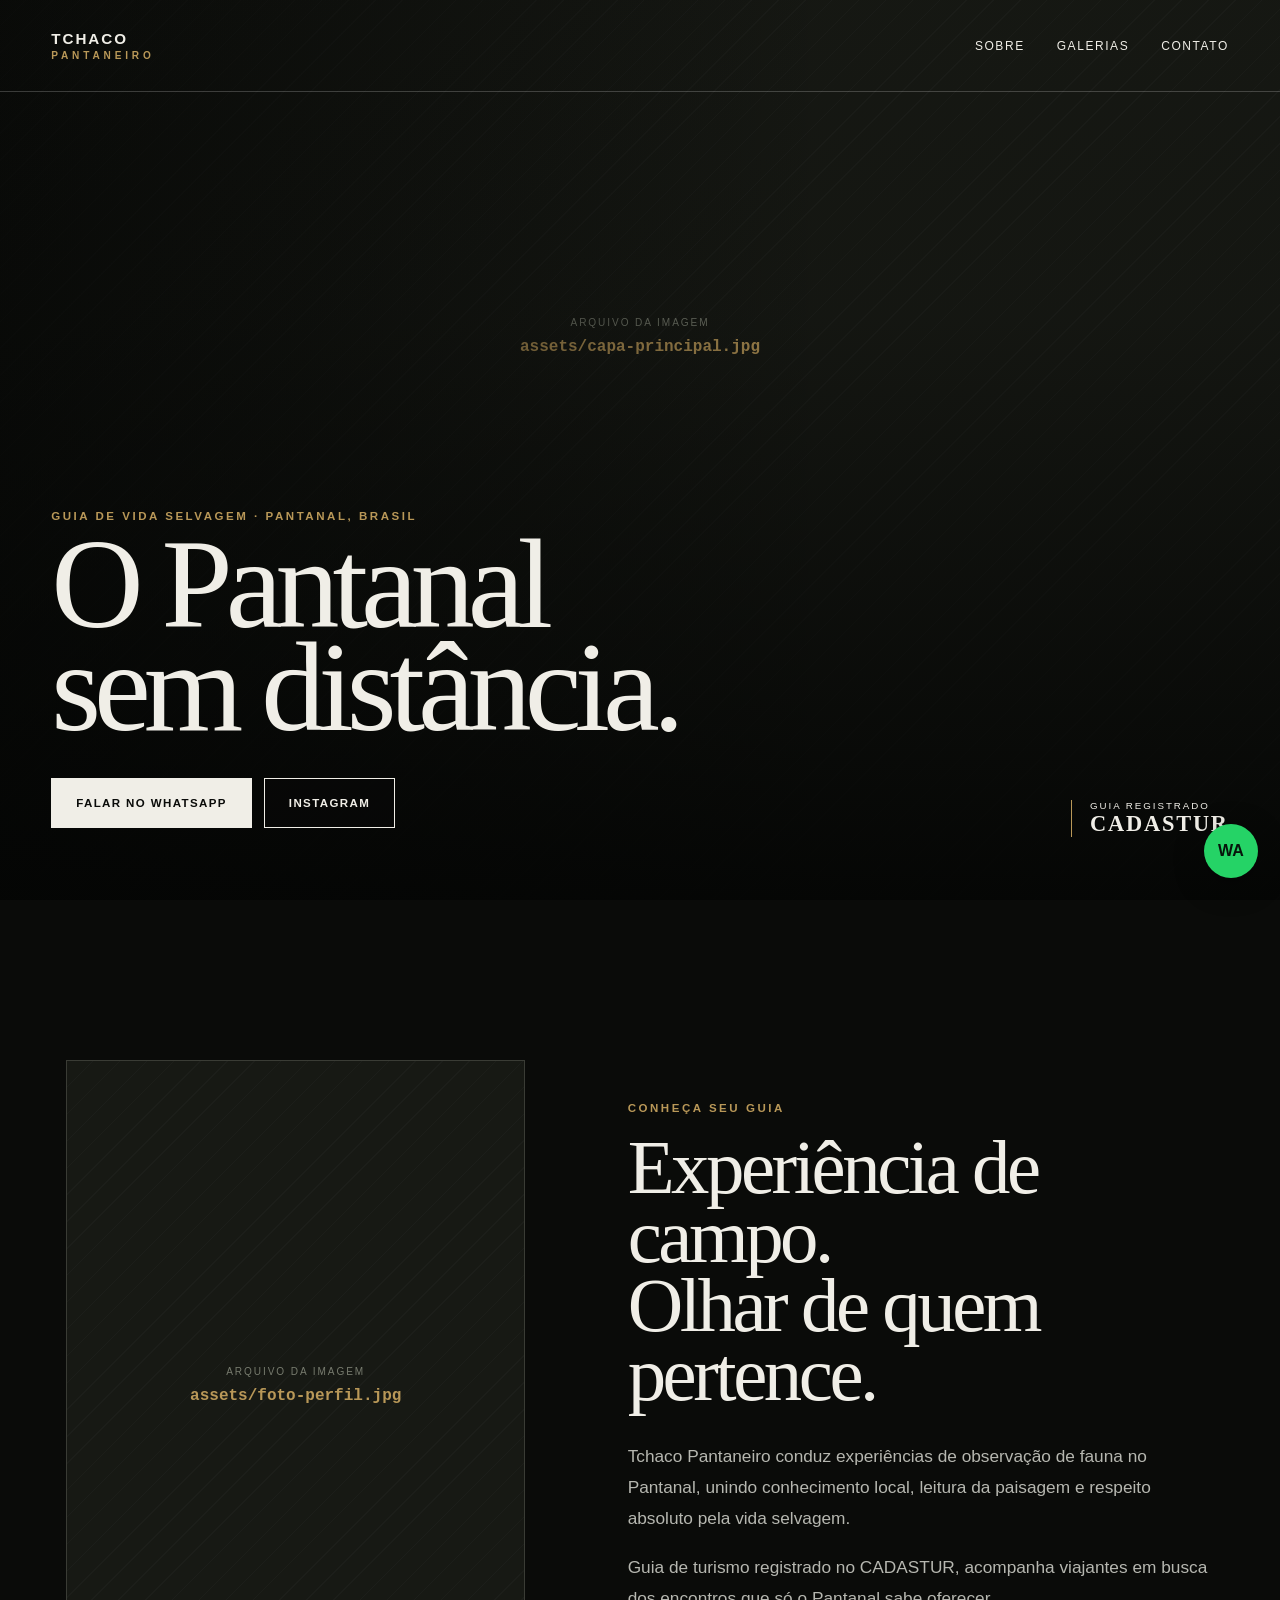
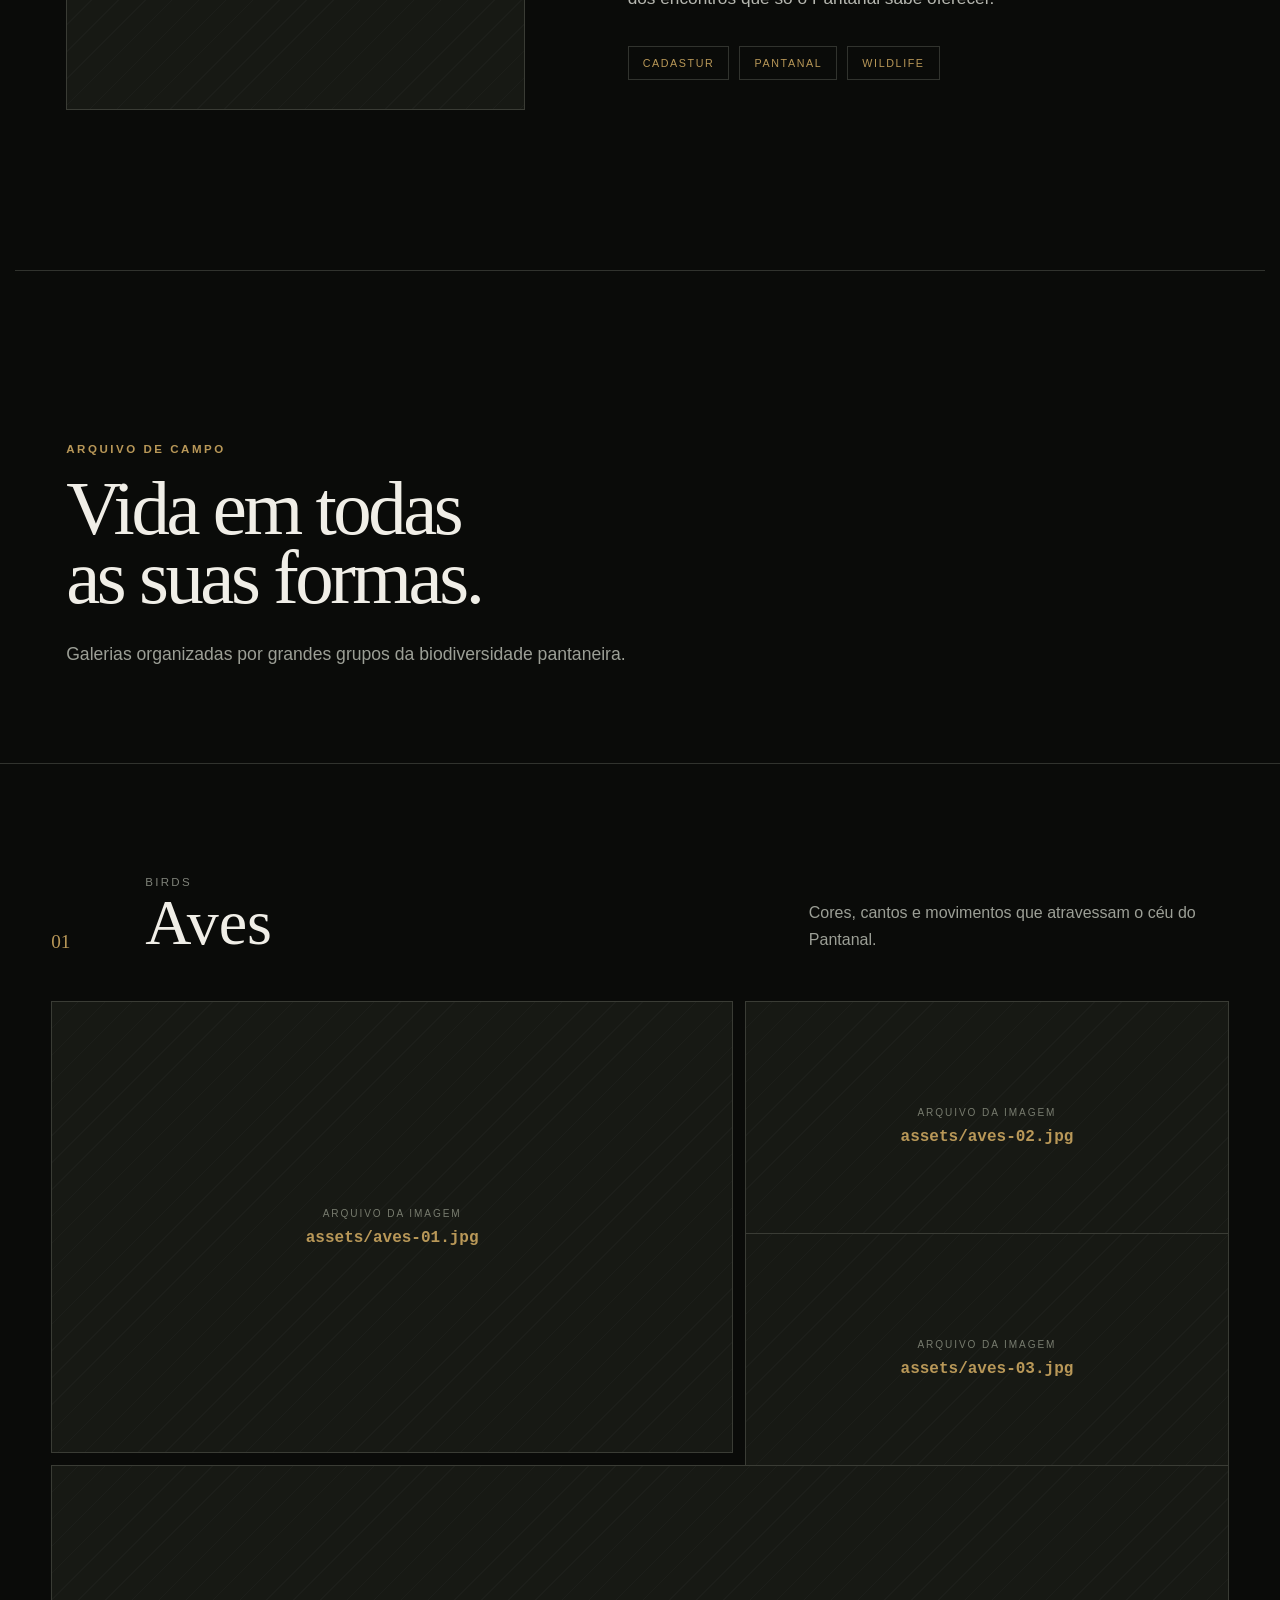
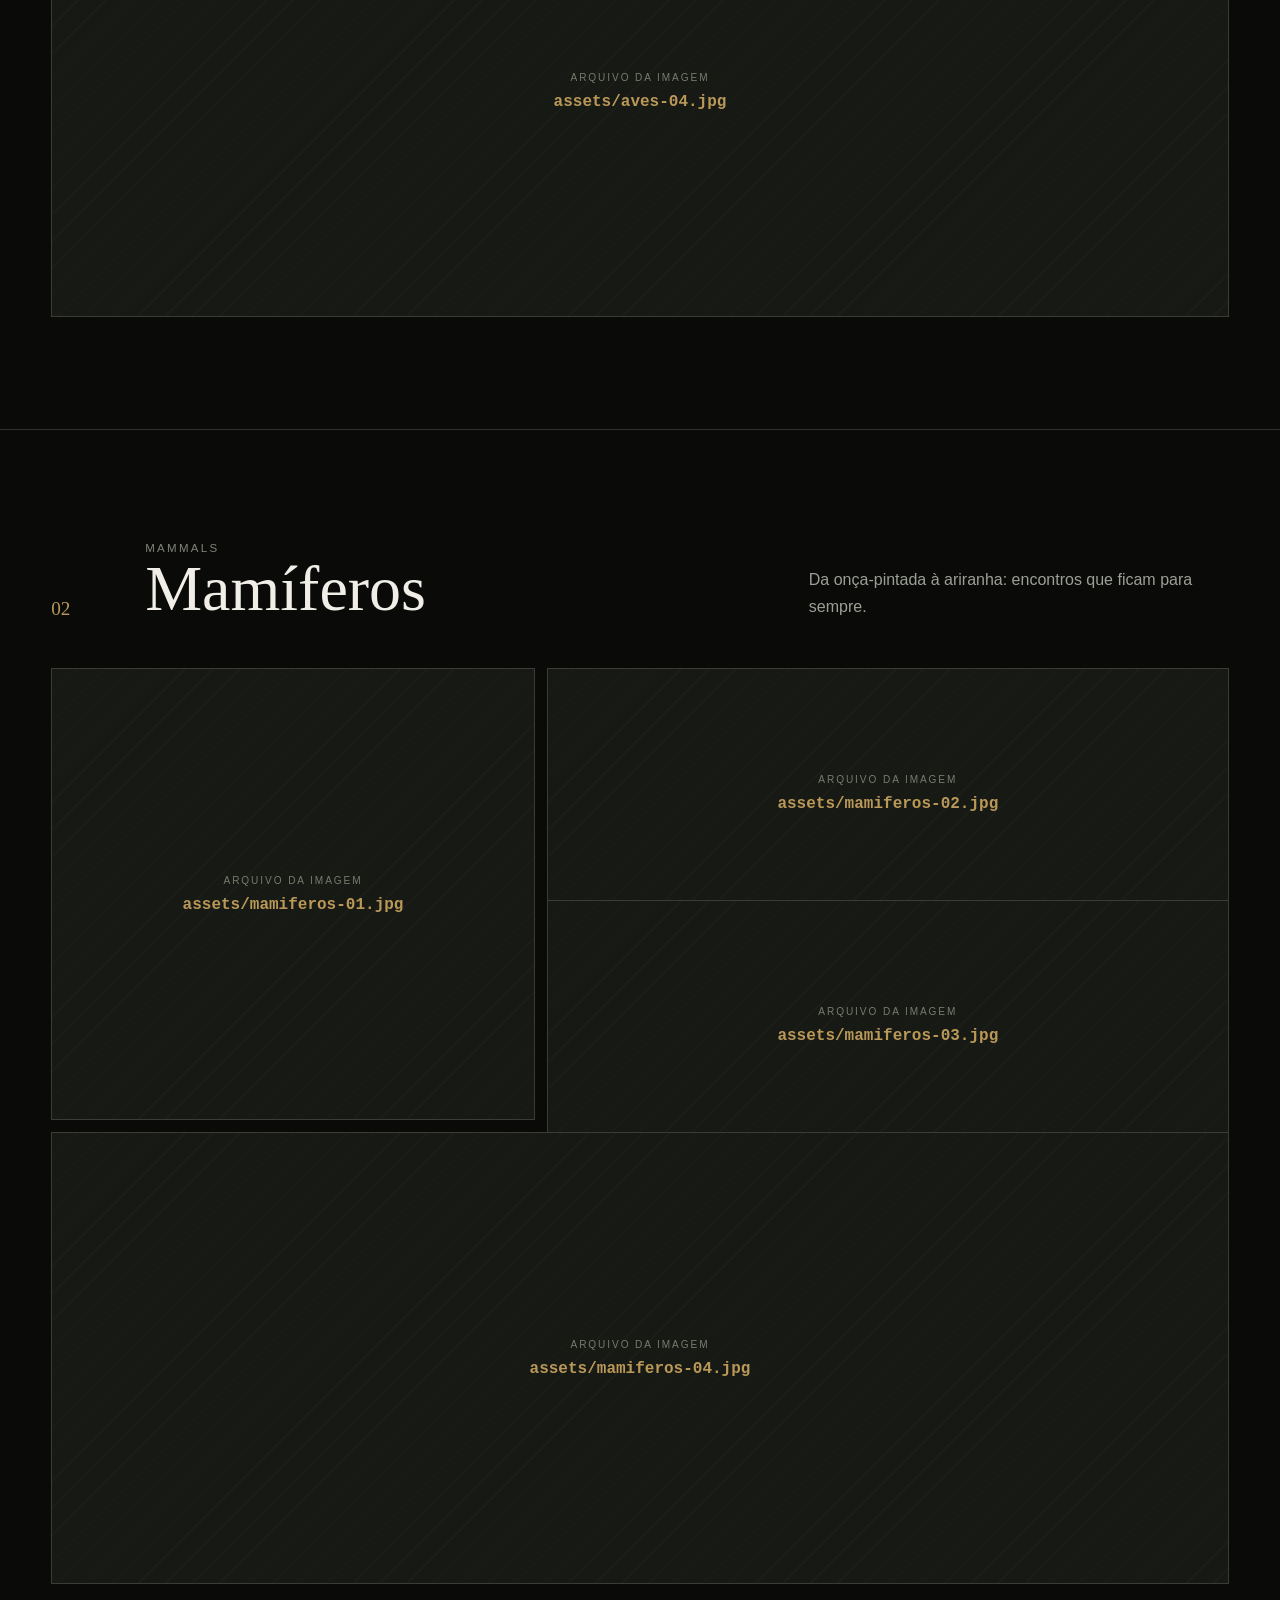
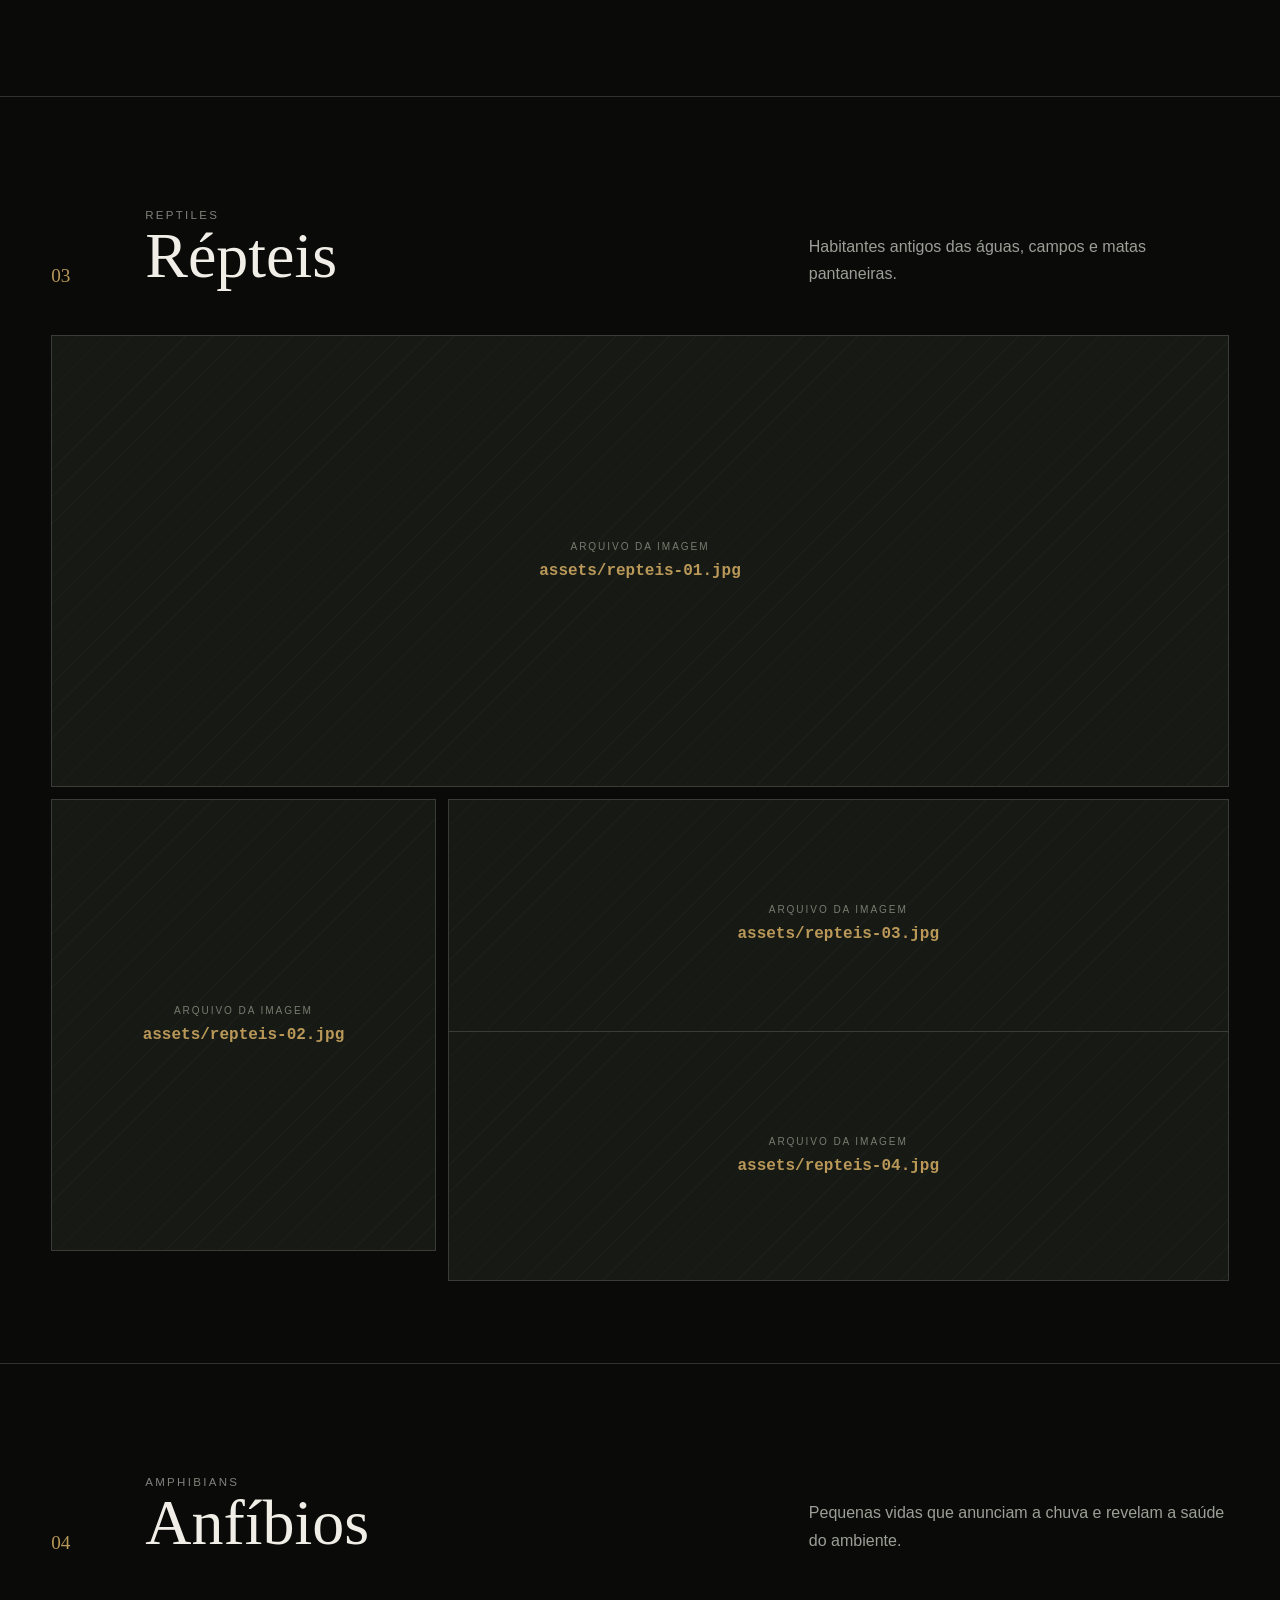
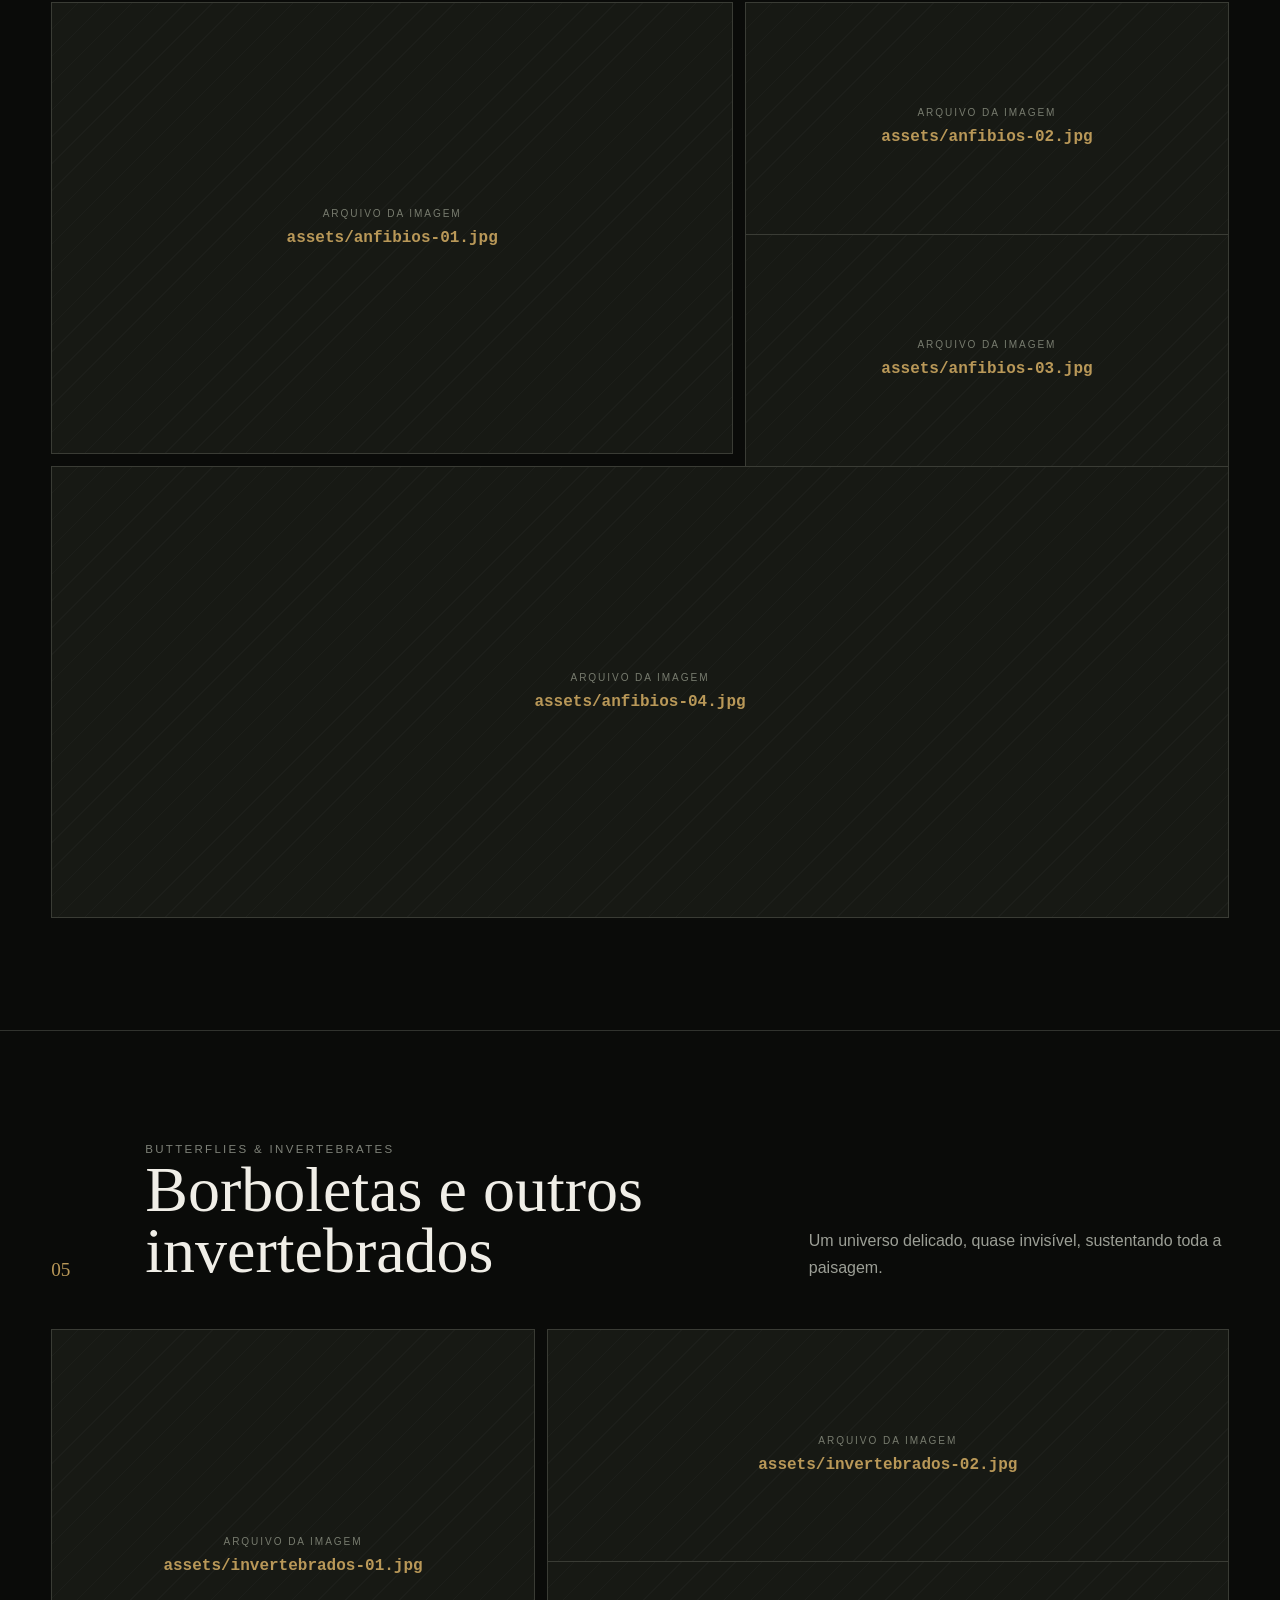
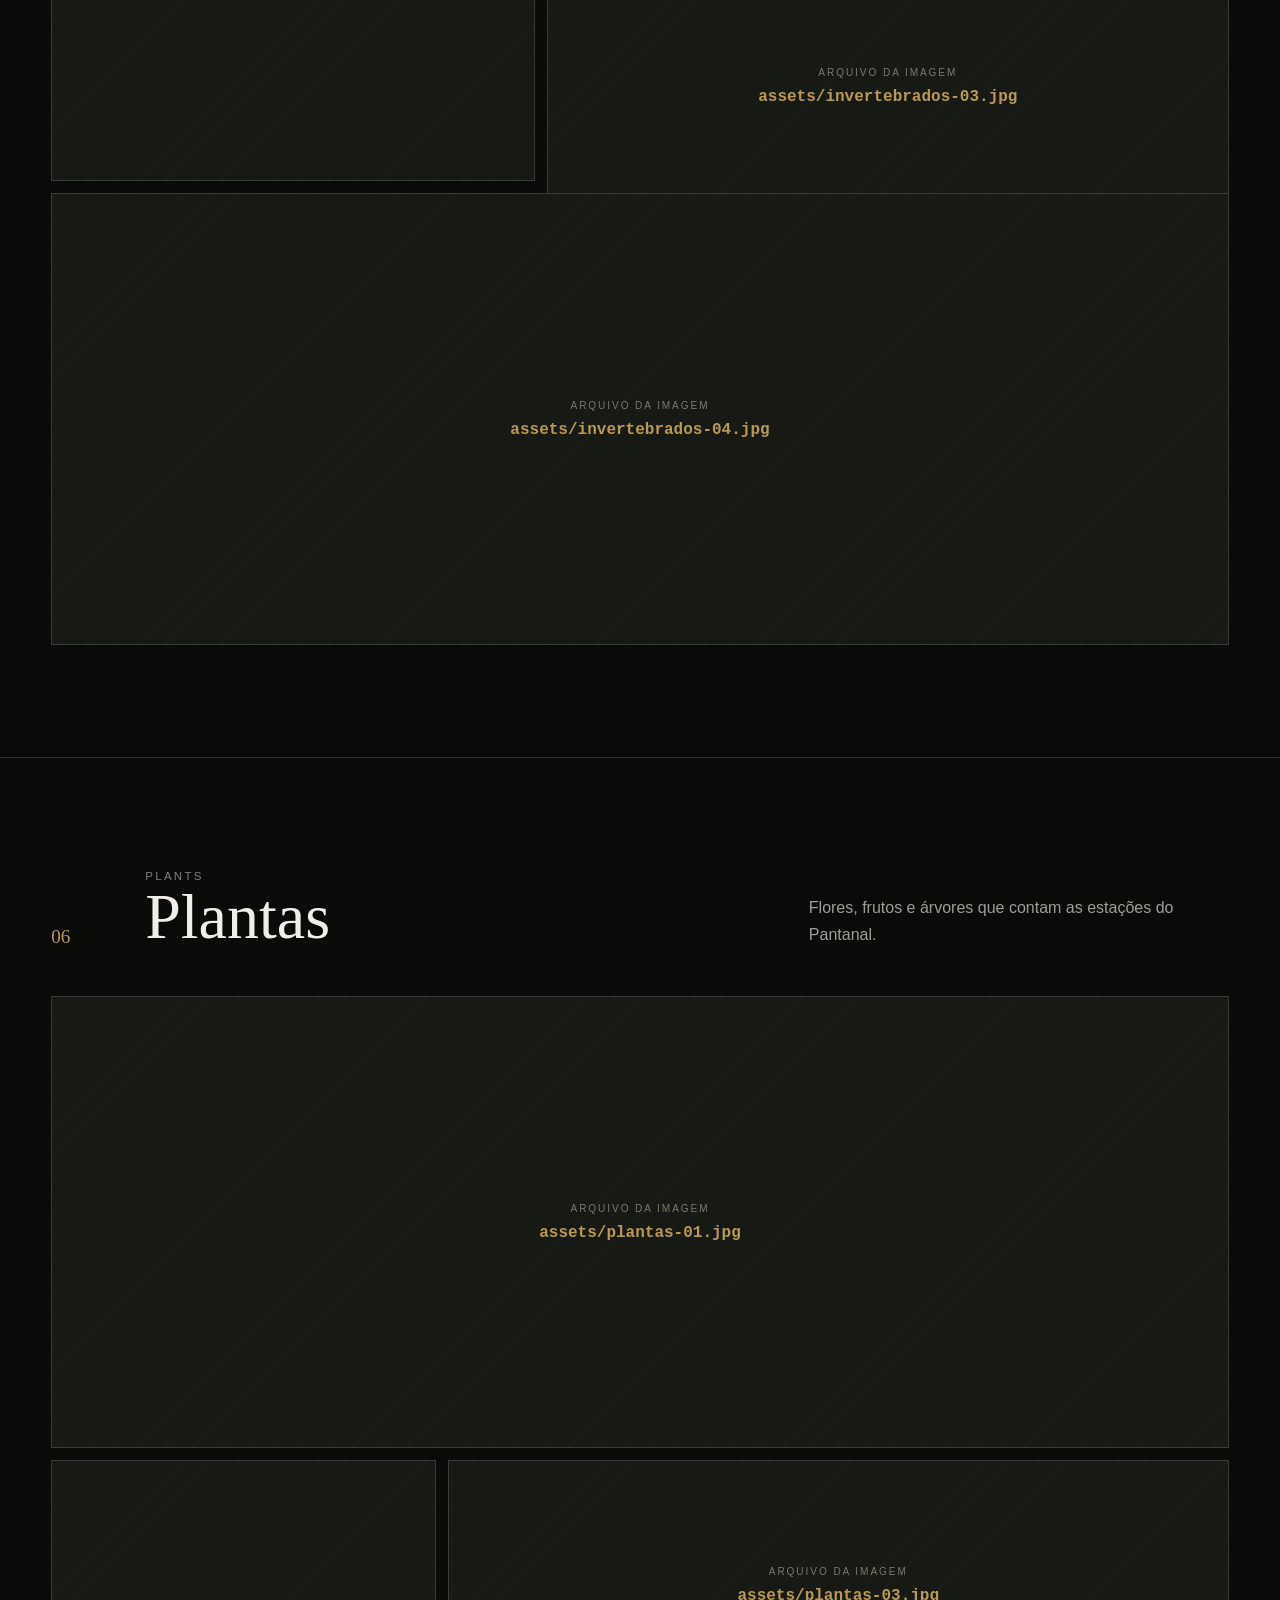
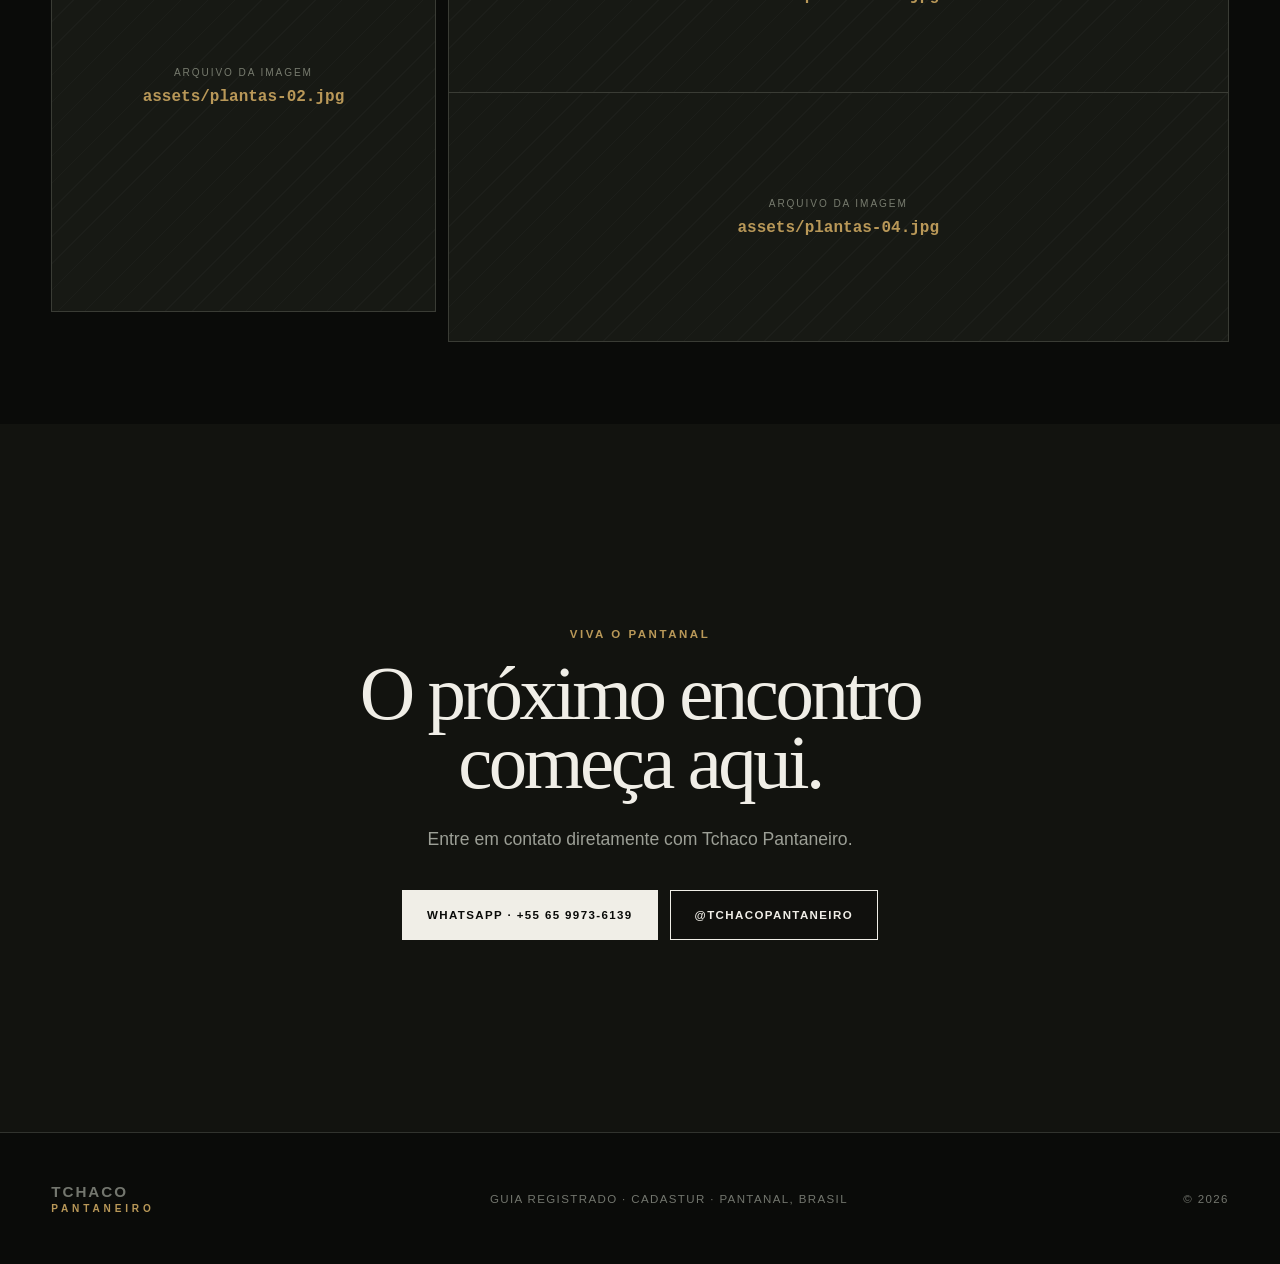
==== index.html @ cfafe38d "Add files via upload" ====
<!doctype html><html lang="pt-BR"><head><meta charset="UTF-8"><meta name="viewport" content="width=device-width,initial-scale=1"><title>Tchaco Pantaneiro | Guia de Vida Selvagem</title><meta name="description" content="Guia de turismo registrado no CADASTUR. Expedições e biodiversidade no Pantanal."><link rel="stylesheet" href="styles.css"></head><body><main>
<header class="hero" id="inicio"><figure class="image-slot hero-image"><div class="slot-copy"><span>ARQUIVO DA IMAGEM</span><strong>assets/capa-principal.jpg</strong></div><img src="assets/capa-principal.jpg" alt="Tchaco Pantaneiro no Pantanal" onload="this.parentElement.classList.add('has-image')" onerror="this.style.display='none'"></figure><div class="hero-shade"></div><nav class="topbar"><a class="brand" href="#inicio">TCHACO<span>PANTANEIRO</span></a><div class="navlinks"><a href="#sobre">Sobre</a><a href="#galerias">Galerias</a><a href="#contato">Contato</a></div></nav><div class="hero-copy"><p class="eyebrow">GUIA DE VIDA SELVAGEM · PANTANAL, BRASIL</p><h1>O Pantanal<br>sem distância.</h1><div class="hero-actions"><a class="button primary" href="https://wa.me/556599736139" target="_blank">Falar no WhatsApp</a><a class="button ghost" href="https://www.instagram.com/tchacopantaneiro" target="_blank">Instagram</a></div></div><div class="cadastur-badge"><span>GUIA REGISTRADO</span><strong>CADASTUR</strong></div></header>
<section class="about" id="sobre"><figure class="image-slot portrait"><div class="slot-copy"><span>ARQUIVO DA IMAGEM</span><strong>assets/foto-perfil.jpg</strong></div><img src="assets/foto-perfil.jpg" alt="Retrato de Tchaco Pantaneiro" onload="this.parentElement.classList.add('has-image')" onerror="this.style.display='none'"></figure><div class="about-copy"><p class="section-kicker">CONHEÇA SEU GUIA</p><h2>Experiência de campo.<br>Olhar de quem pertence.</h2><p>Tchaco Pantaneiro conduz experiências de observação de fauna no Pantanal, unindo conhecimento local, leitura da paisagem e respeito absoluto pela vida selvagem.</p><p>Guia de turismo registrado no CADASTUR, acompanha viajantes em busca dos encontros que só o Pantanal sabe oferecer.</p><div class="credentials"><span>CADASTUR</span><span>PANTANAL</span><span>WILDLIFE</span></div></div></section>
<section class="gallery-intro" id="galerias"><p class="section-kicker">ARQUIVO DE CAMPO</p><h2>Vida em todas<br>as suas formas.</h2><p>Galerias organizadas por grandes grupos da biodiversidade pantaneira.</p></section>
<div id="gallery-root"></div>
<section class="contact" id="contato"><p class="section-kicker">VIVA O PANTANAL</p><h2>O próximo encontro<br>começa aqui.</h2><p>Entre em contato diretamente com Tchaco Pantaneiro.</p><div class="contact-actions"><a class="button primary" href="https://wa.me/556599736139" target="_blank">WhatsApp · +55 65 9973-6139</a><a class="button ghost" href="https://www.instagram.com/tchacopantaneiro" target="_blank">@tchacopantaneiro</a></div></section>
<footer><a class="brand" href="#inicio">TCHACO<span>PANTANEIRO</span></a><p>Guia registrado · CADASTUR · Pantanal, Brasil</p><p>© 2026</p></footer><a class="floating-whatsapp" href="https://wa.me/556599736139" target="_blank" aria-label="Conversar pelo WhatsApp">WA</a></main><script src="script.js"></script></body></html>
---- styles.css ----
:root{--ink:#0a0b09;--paper:#f0eee7;--gold:#b99858;--line:#31332e}*{box-sizing:border-box}html{scroll-behavior:smooth}body{margin:0;background:var(--ink);color:var(--paper);font-family:Arial,Helvetica,sans-serif}a{color:inherit;text-decoration:none}.hero{position:relative;min-height:100svh;overflow:hidden;display:flex;align-items:flex-end}.hero-image{position:absolute!important;inset:0;width:100%;height:100%;border:0!important}.hero-image .slot-copy{padding-bottom:28vh}.hero-shade{position:absolute;inset:0;pointer-events:none;background:linear-gradient(180deg,rgba(4,5,4,.08),rgba(4,5,4,.15) 35%,rgba(4,5,4,.94)),linear-gradient(90deg,rgba(4,5,4,.7),transparent 65%)}.topbar{position:absolute;z-index:4;top:0;left:0;right:0;display:flex;justify-content:space-between;align-items:center;padding:30px 4vw;border-bottom:1px solid #ffffff33}.brand{font-weight:800;letter-spacing:.13em;font-size:.95rem}.brand span{display:block;color:var(--gold);font-size:.63rem;letter-spacing:.38em;margin-top:3px}.navlinks{display:flex;gap:2rem;text-transform:uppercase;letter-spacing:.13em;font-size:.75rem}.navlinks a:hover{color:var(--gold)}.hero-copy{position:relative;z-index:3;width:100%;padding:10vh 4vw 8vh}.eyebrow,.section-kicker{color:var(--gold);font-weight:700;letter-spacing:.22em;font-size:.72rem;text-transform:uppercase}h1,h2{font-family:Georgia,'Times New Roman',serif;font-weight:400;margin:0}h1{font-size:clamp(4rem,10vw,9rem);line-height:.8;letter-spacing:-.055em;max-width:900px}.hero-actions,.contact-actions{display:flex;gap:12px;margin-top:2.5rem;flex-wrap:wrap}.button{display:inline-flex;min-height:50px;padding:0 24px;align-items:center;justify-content:center;border:1px solid var(--paper);text-transform:uppercase;letter-spacing:.12em;font-size:.72rem;font-weight:700;transition:.25s}.button.primary{background:var(--paper);color:var(--ink)}.button.ghost{background:#0a0b0940}.button:hover{background:var(--gold);border-color:var(--gold);color:var(--ink)}.cadastur-badge{position:absolute;z-index:3;right:4vw;bottom:7vh;border-left:1px solid var(--gold);padding-left:18px}.cadastur-badge span{display:block;font-size:.61rem;letter-spacing:.2em}.cadastur-badge strong{font-family:Georgia,serif;font-size:1.4rem;letter-spacing:.08em}.image-slot{position:relative;margin:0;overflow:hidden;background:#171914;border:1px solid #3a3c35;min-height:250px}.image-slot img{position:absolute;inset:0;width:100%;height:100%;object-fit:cover;opacity:0;transition:opacity .45s,transform .7s}.image-slot.has-image img{opacity:1}.image-slot:hover img{transform:scale(1.025)}.slot-copy{position:absolute;inset:0;display:flex;flex-direction:column;align-items:center;justify-content:center;gap:10px;text-align:center;padding:24px;background:repeating-linear-gradient(135deg,transparent 0 18px,#ffffff06 18px 19px)}.slot-copy span{color:#777b6e;letter-spacing:.19em;font-size:.63rem}.slot-copy strong{color:var(--gold);font-family:ui-monospace,monospace;font-size:clamp(.8rem,1.4vw,1rem)}.about{display:grid;grid-template-columns:minmax(280px,40%) 1fr;gap:clamp(3rem,8vw,9rem);align-items:center;max-width:1250px;padding:10rem 4vw;margin:auto}.portrait{min-height:650px}.about-copy h2,.gallery-intro h2,.contact h2{font-size:clamp(3rem,6vw,6.8rem);line-height:.9;letter-spacing:-.045em;margin:1.2rem 0 2rem}.about-copy>p:not(.section-kicker){max-width:620px;color:#b6b7b0;font-size:1.08rem;line-height:1.8}.credentials{display:flex;flex-wrap:wrap;gap:10px;margin-top:2rem}.credentials span{border:1px solid var(--line);padding:10px 14px;font-size:.67rem;letter-spacing:.15em;color:var(--gold)}.gallery-intro{padding:10rem 4vw 5rem;max-width:1250px;margin:auto;border-top:1px solid var(--line)}.gallery-intro>p:last-child{color:#9c9f96;font-size:1.1rem}.gallery{padding:7rem 4vw;border-top:1px solid var(--line)}.gallery-heading{max-width:1250px;margin:0 auto 3rem;display:grid;grid-template-columns:70px minmax(280px,1fr) minmax(240px,420px);align-items:end;gap:1.5rem}.gallery-number{color:var(--gold);font-family:Georgia,serif;font-size:1.2rem}.gallery-heading>div>p{margin:0 0 5px;color:#7f8279;font-size:.72rem;letter-spacing:.2em;text-transform:uppercase}.gallery-heading h2{font-size:clamp(2.7rem,5vw,5.5rem);line-height:.95}.gallery-intro-copy{color:#9c9f96;line-height:1.7;margin:0}.gallery-grid{max-width:1400px;margin:auto;display:grid;grid-template-columns:repeat(12,1fr);grid-auto-rows:220px;gap:12px}.photo-1{grid-column:span 7;grid-row:span 2}.photo-2{grid-column:span 5}.photo-3{grid-column:span 5}.photo-4{grid-column:span 12;grid-row:span 2}.layout-1 .photo-1{grid-column:span 5}.layout-1 .photo-2,.layout-1 .photo-3{grid-column:span 7}.layout-2 .photo-1{grid-column:span 12}.layout-2 .photo-2{grid-column:span 4;grid-row:span 2}.layout-2 .photo-3{grid-column:span 8}.layout-2 .photo-4{grid-column:span 8;grid-row:span 1}.contact{padding:12rem 4vw;text-align:center;background:#12130f}.contact p:not(.section-kicker){color:#9c9f96;font-size:1.1rem}.contact-actions{justify-content:center}footer{padding:3rem 4vw;border-top:1px solid var(--line);display:flex;align-items:center;justify-content:space-between;gap:2rem;color:#73766e;font-size:.72rem;text-transform:uppercase;letter-spacing:.12em}.floating-whatsapp{position:fixed;z-index:10;right:22px;bottom:22px;width:54px;height:54px;border-radius:50%;display:flex;align-items:center;justify-content:center;background:#25d366;color:#07140b;font-weight:900;box-shadow:0 8px 30px #00000059}@media(max-width:800px){.navlinks{display:none}.hero-copy{padding-bottom:9rem}.cadastur-badge{left:4vw;right:auto;bottom:3rem}.about{grid-template-columns:1fr;padding-top:6rem}.portrait{min-height:520px}.gallery-heading{grid-template-columns:45px 1fr}.gallery-intro-copy{grid-column:2}.gallery-grid{grid-template-columns:1fr;grid-auto-rows:280px}.gallery-grid .photo{grid-column:1;grid-row:auto}.gallery-grid .photo-1,.gallery-grid .photo-4{min-height:420px}footer{flex-direction:column;align-items:flex-start}}@media(max-width:480px){h1{font-size:3.8rem}.hero-actions .button,.contact-actions .button{width:100%}.about,.gallery,.gallery-intro{padding-left:20px;padding-right:20px}.topbar,.hero-copy{padding-left:20px;padding-right:20px}.gallery-heading{grid-template-columns:1fr}.gallery-number,.gallery-intro-copy{grid-column:1}.portrait{min-height:440px}}@media(prefers-reduced-motion:reduce){html{scroll-behavior:auto}*{transition:none!important}}
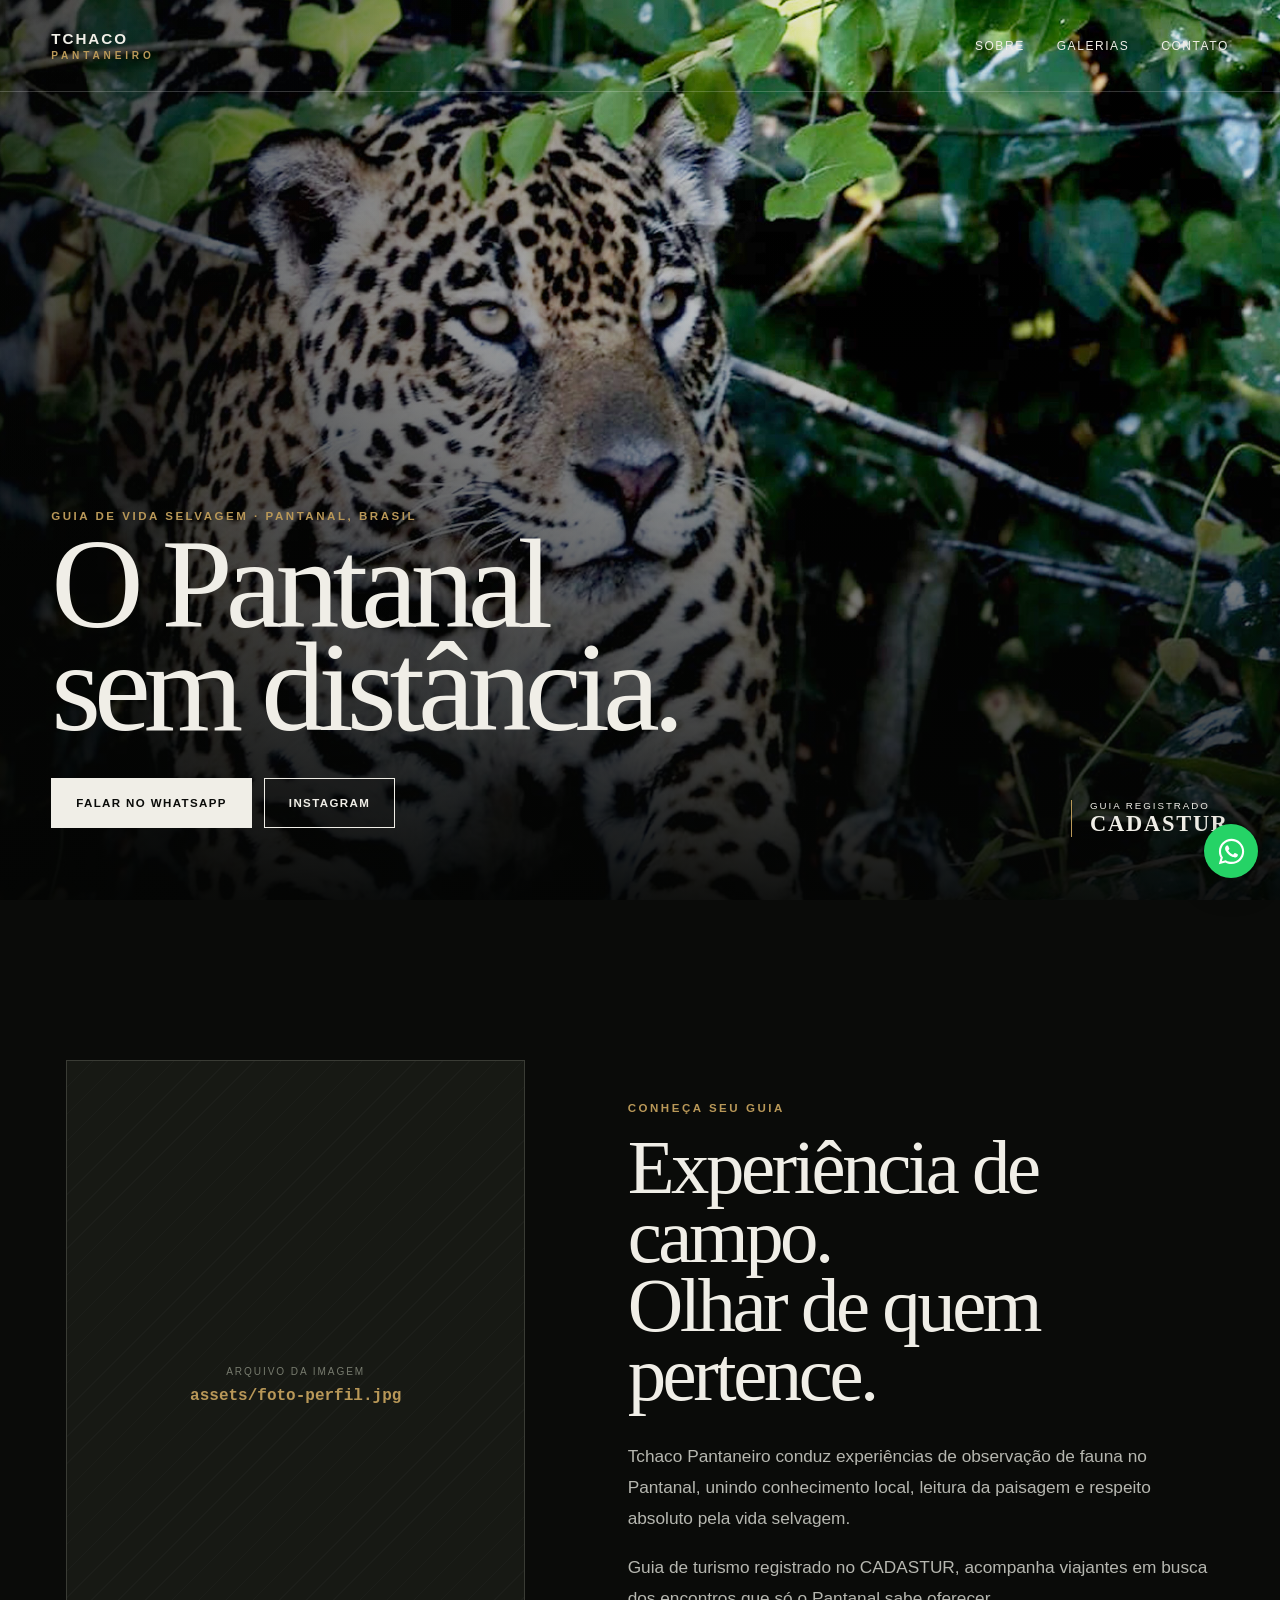
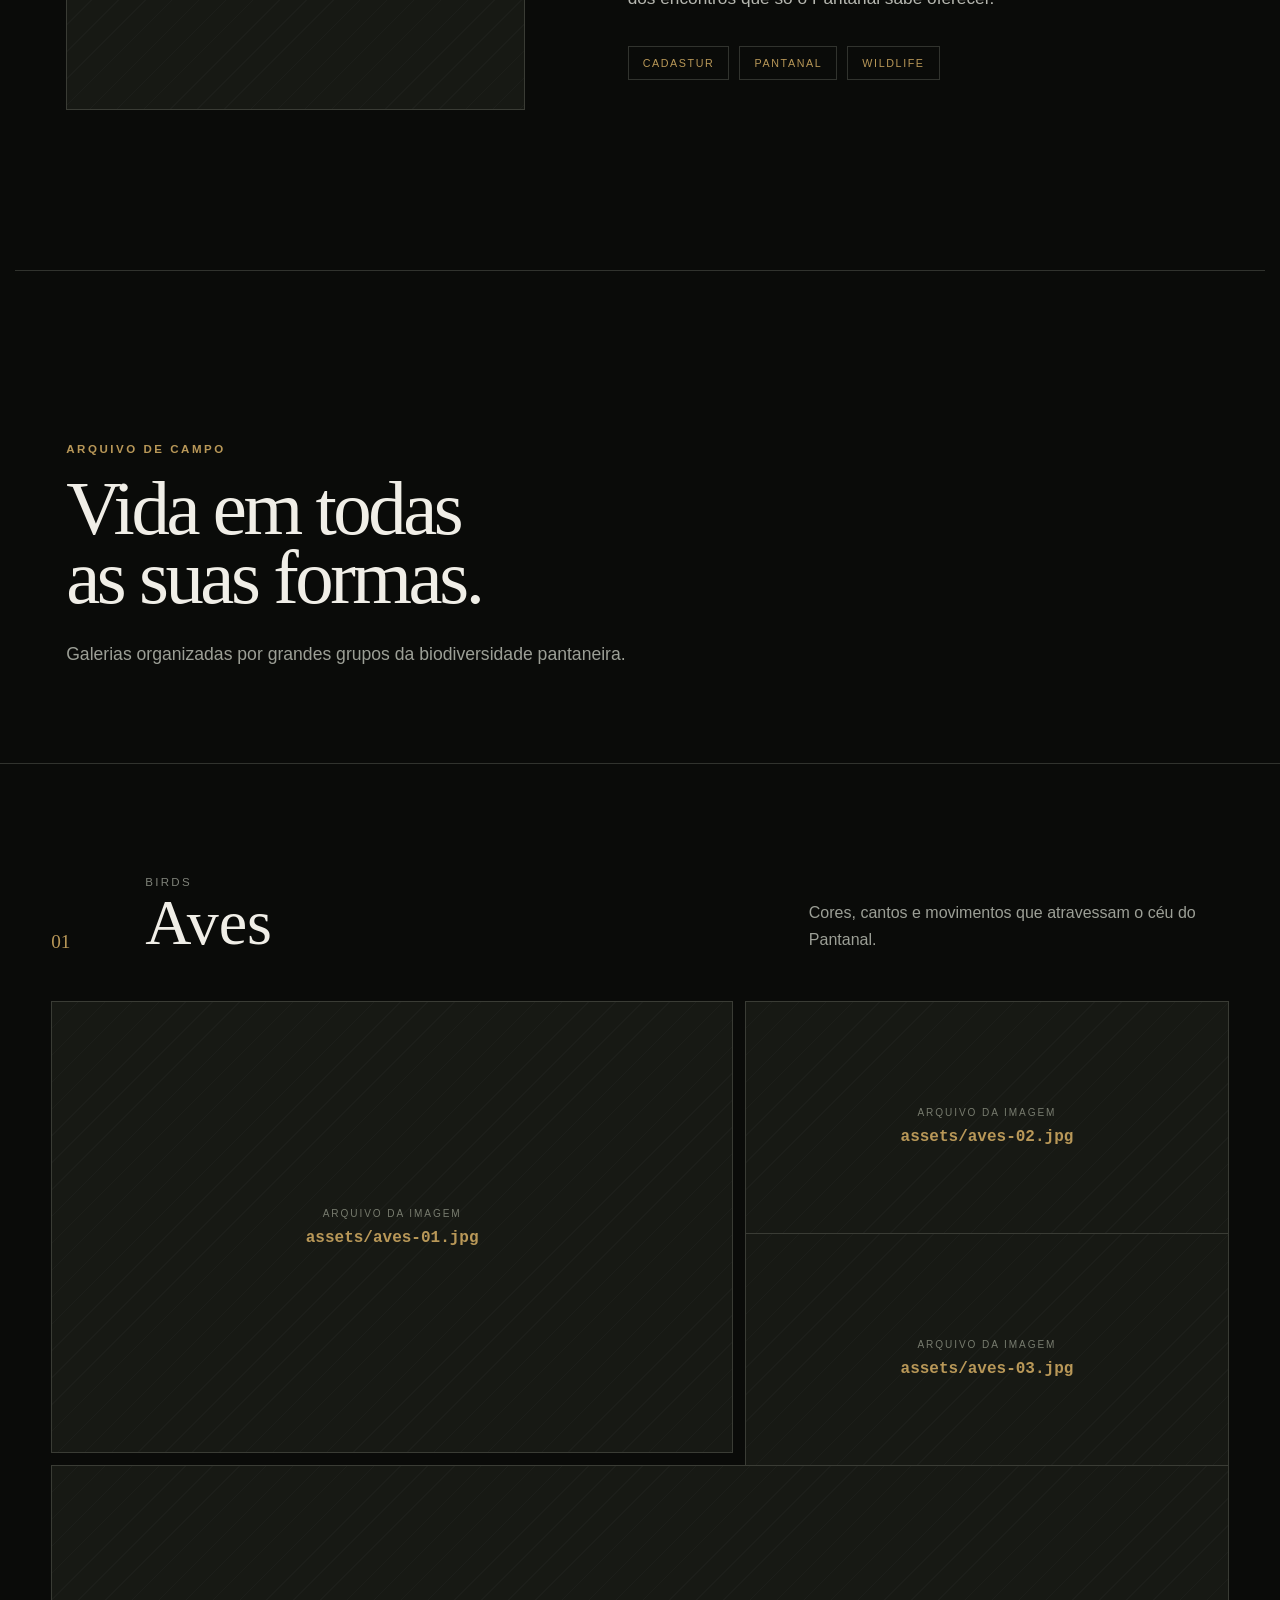
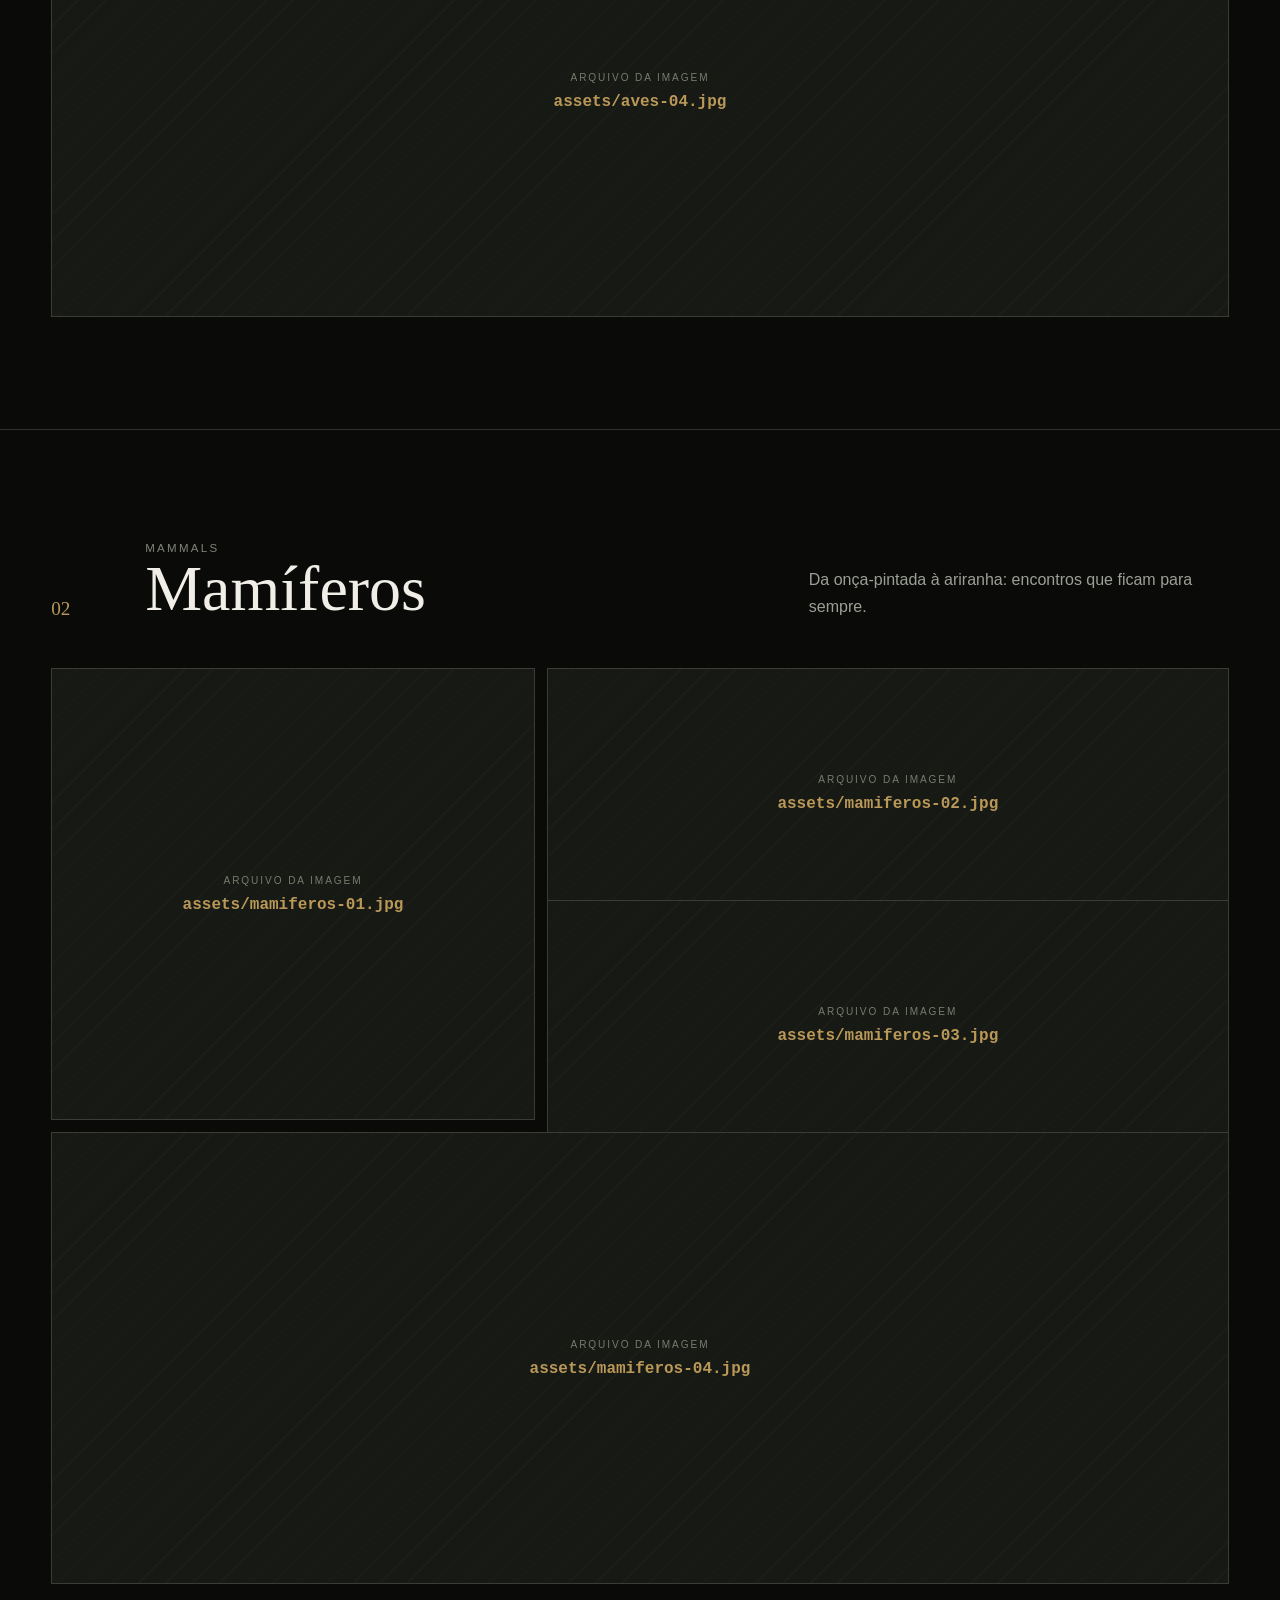
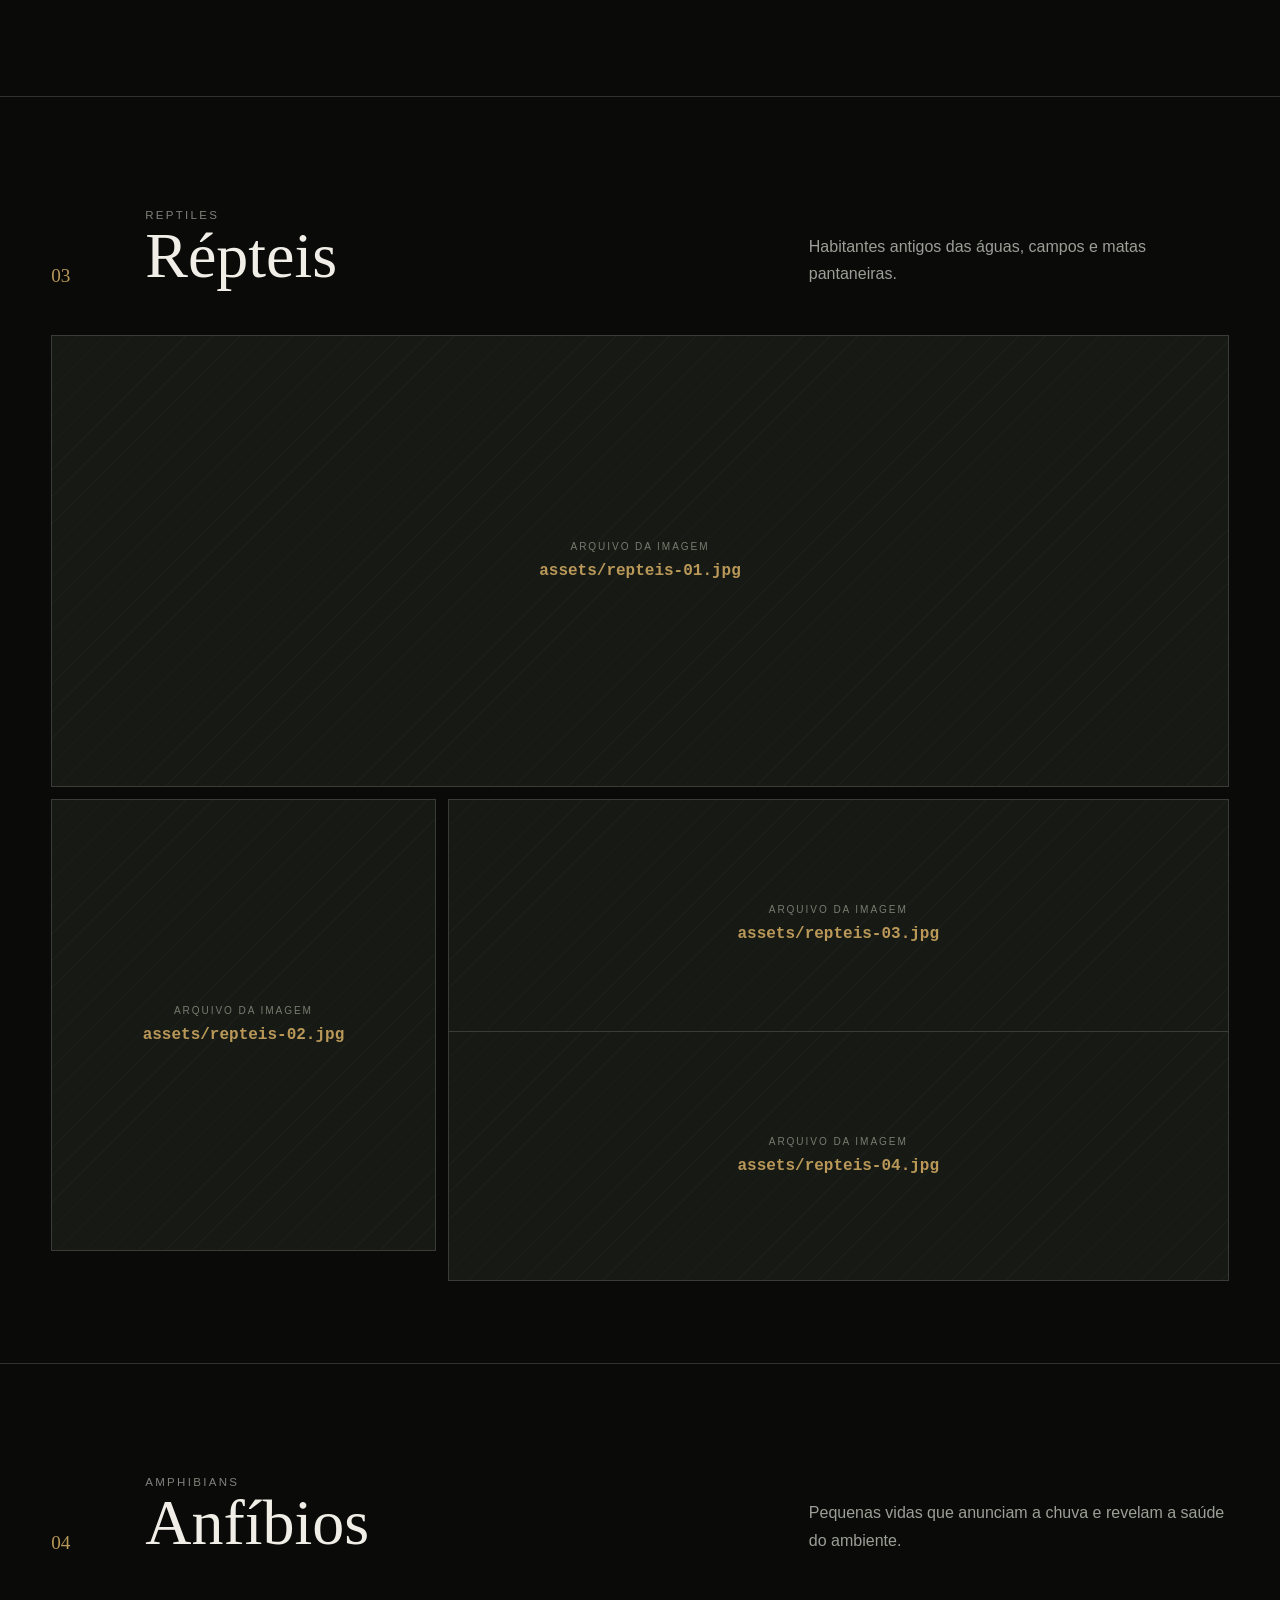
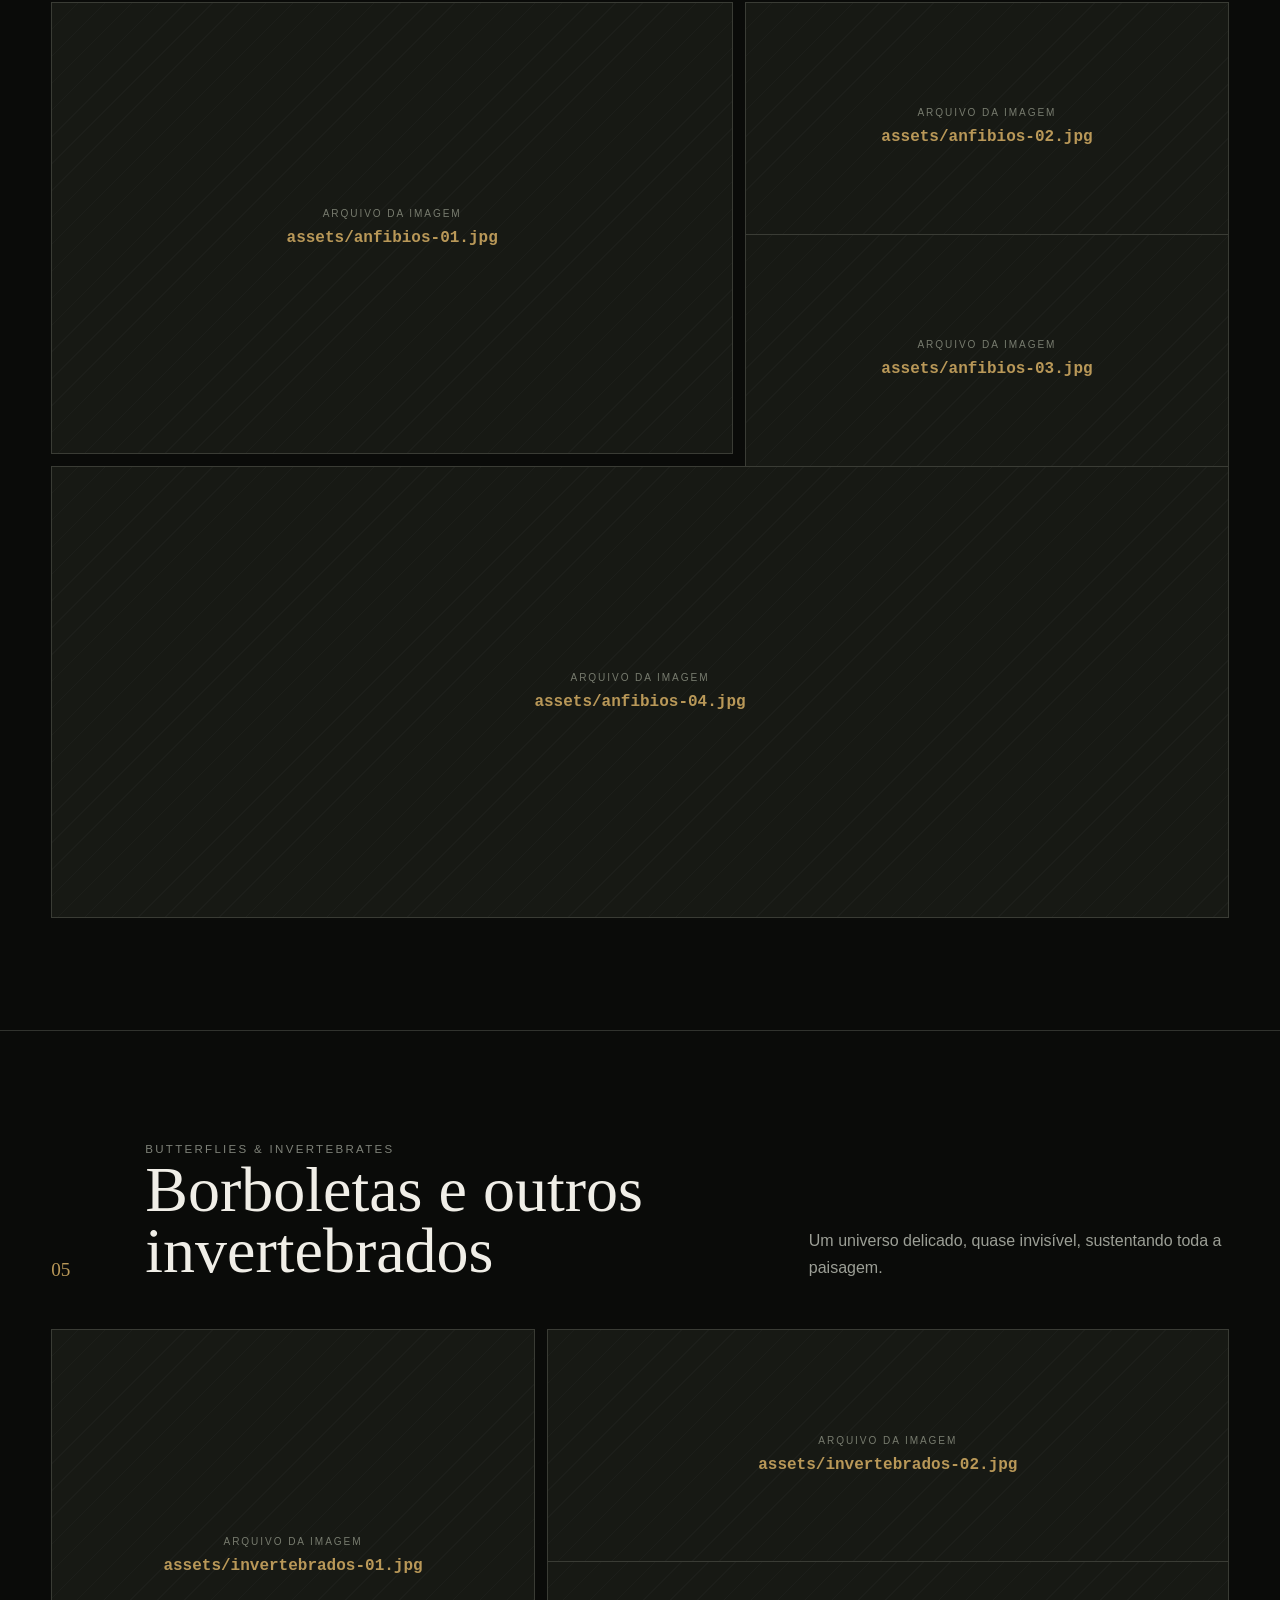
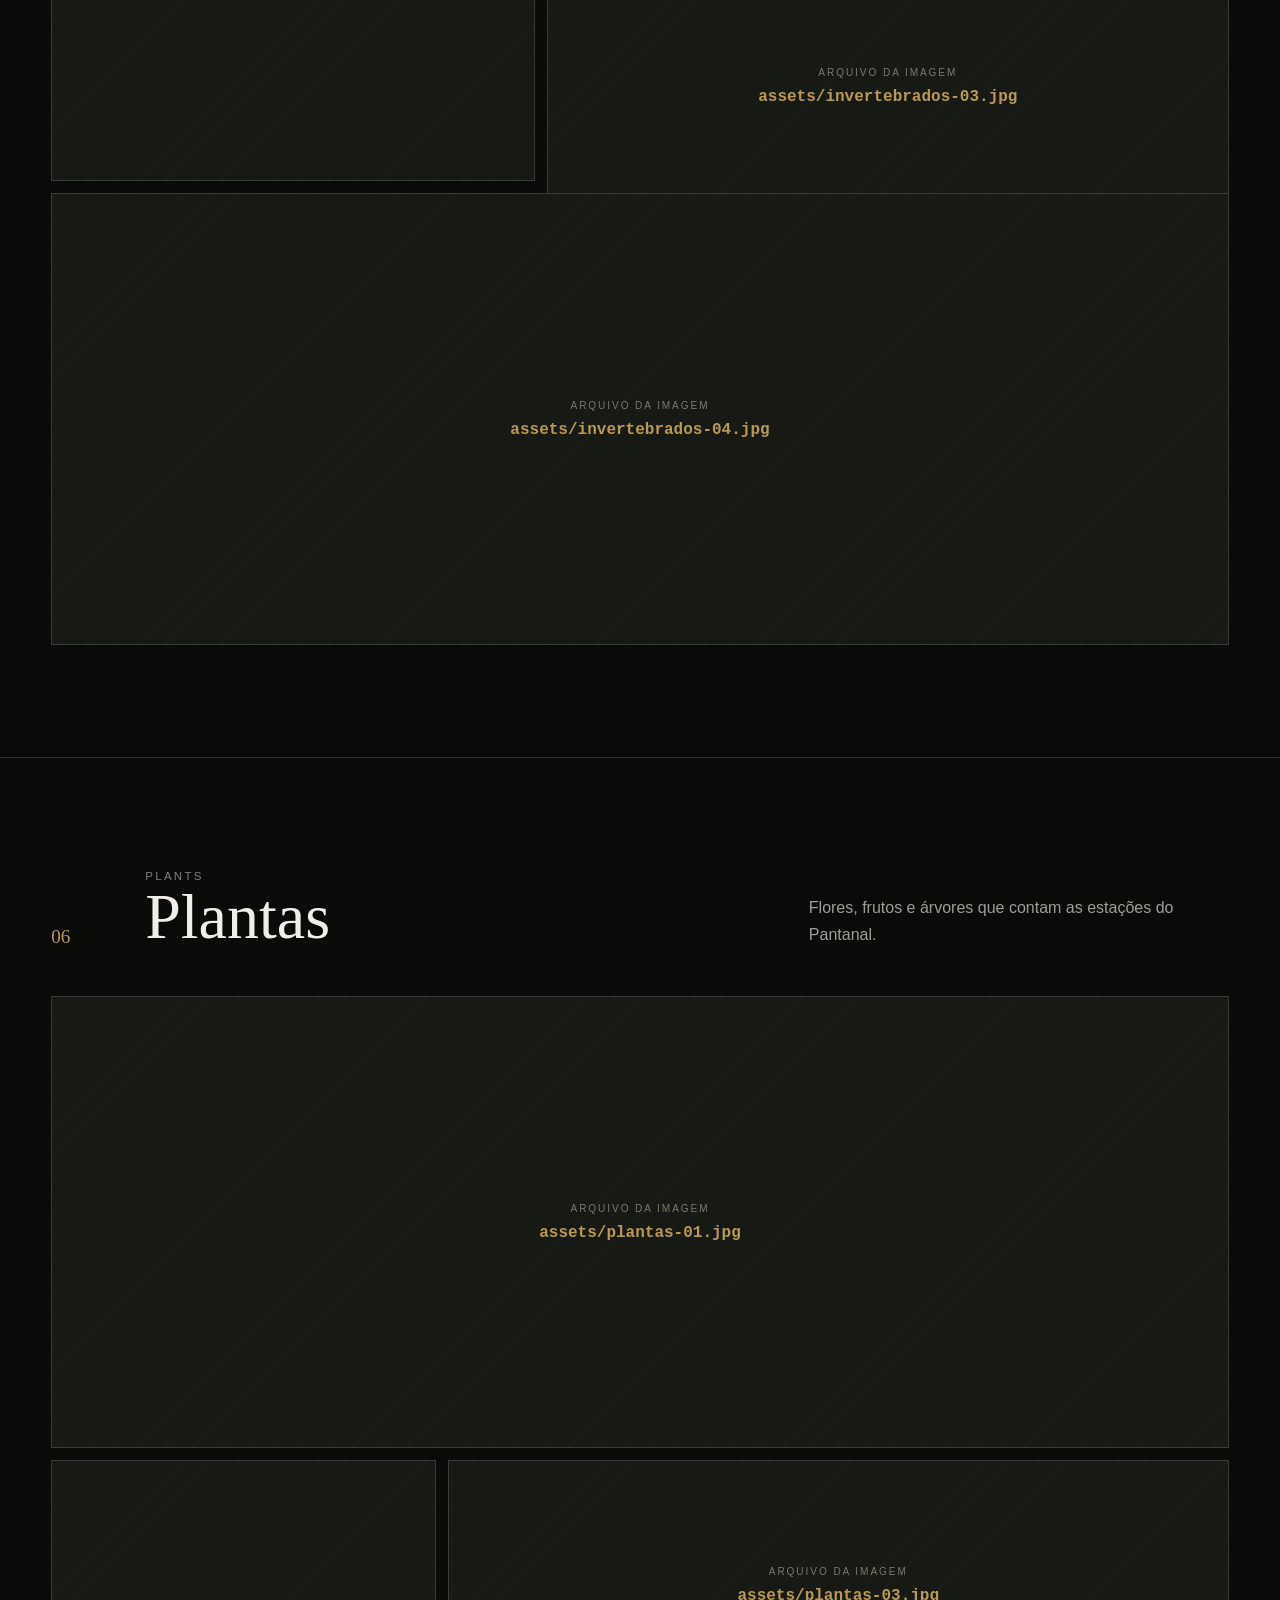
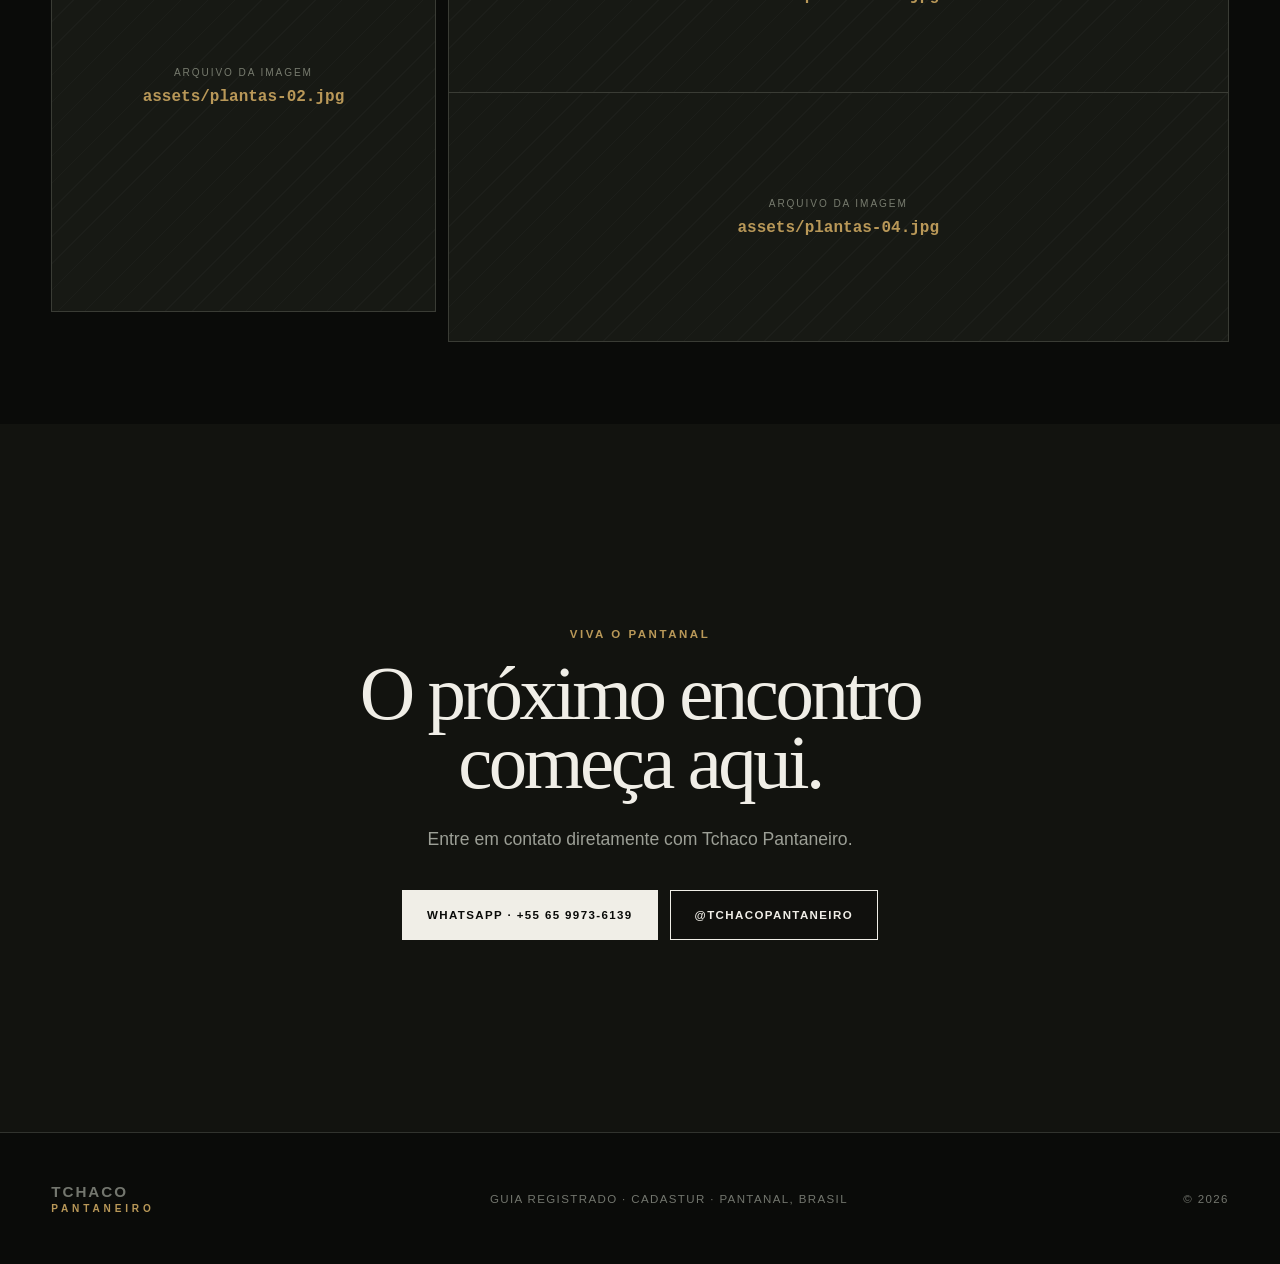
==== commit 0c487d73: "Add files via upload" ====
--- a/index.html
+++ b/index.html
@@ -4,4 +4,4 @@
 <section class="gallery-intro" id="galerias"><p class="section-kicker">ARQUIVO DE CAMPO</p><h2>Vida em todas<br>as suas formas.</h2><p>Galerias organizadas por grandes grupos da biodiversidade pantaneira.</p></section>
 <div id="gallery-root"></div>
 <section class="contact" id="contato"><p class="section-kicker">VIVA O PANTANAL</p><h2>O próximo encontro<br>começa aqui.</h2><p>Entre em contato diretamente com Tchaco Pantaneiro.</p><div class="contact-actions"><a class="button primary" href="https://wa.me/556599736139" target="_blank">WhatsApp · +55 65 9973-6139</a><a class="button ghost" href="https://www.instagram.com/tchacopantaneiro" target="_blank">@tchacopantaneiro</a></div></section>
-<footer><a class="brand" href="#inicio">TCHACO<span>PANTANEIRO</span></a><p>Guia registrado · CADASTUR · Pantanal, Brasil</p><p>© 2026</p></footer><a class="floating-whatsapp" href="https://wa.me/556599736139" target="_blank" aria-label="Conversar pelo WhatsApp">WA</a></main><script src="script.js"></script></body></html>
+<footer><a class="brand" href="#inicio">TCHACO<span>PANTANEIRO</span></a><p>Guia registrado · CADASTUR · Pantanal, Brasil</p><p>© 2026</p></footer><a class="floating-whatsapp" href="https://wa.me/556599736139" target="_blank" aria-label="Conversar pelo WhatsApp"><svg viewBox="0 0 448 512" aria-hidden="true"><path fill="currentColor" d="M380.9 97.1C339 55.1 283.2 32 223.9 32 101.5 32 2 131.9 2 254.3c0 39.1 10.2 77.3 29.6 111L.1 480l117.3-30.8c32.4 17.7 68.9 27 106 27h.1c122.3 0 224.1-99.8 224.1-222.2 0-59.3-25.2-115-67.1-157zm-157 341.6c-33.2 0-65.7-8.9-94-25.8l-6.7-4-69.8 18.3L72 359.2l-4.4-7c-18.5-29.4-28.2-63.4-28.2-98.2 0-101.7 82.8-184.5 184.6-184.5 49.3 0 95.6 19.2 130.4 54.1 34.8 34.9 56.2 81.2 56.1 130.5 0 101.8-84.9 184.6-186.6 184.6zm101.2-138.3c-5.5-2.8-32.8-16.1-37.9-18-5.1-1.9-8.8-2.8-12.5 2.8-3.7 5.6-14.3 18-17.6 21.8-3.2 3.7-6.5 4.2-12 1.4-32.6-16.3-54-29.1-75.6-66-5.7-9.8 5.7-9.1 16.3-30.3 1.8-3.7.9-6.9-.5-9.7-1.4-2.8-12.5-30.1-17.1-41.2-4.5-10.8-9.1-9.3-12.5-9.5-3.2-.2-6.9-.2-10.6-.2-3.7 0-9.7 1.4-14.8 6.9-5.1 5.6-19.4 19-19.4 46.3s19.9 53.7 22.6 57.4c2.8 3.7 39.1 59.7 94.8 83.8 35.2 15.2 49 16.5 66.6 13.9 10.7-1.6 32.8-13.4 37.4-26.4 4.6-13 4.6-24.1 3.2-26.4-1.3-2.5-5-3.9-10.5-6.6z"/></svg></a></main><script src="script.js"></script></body></html>
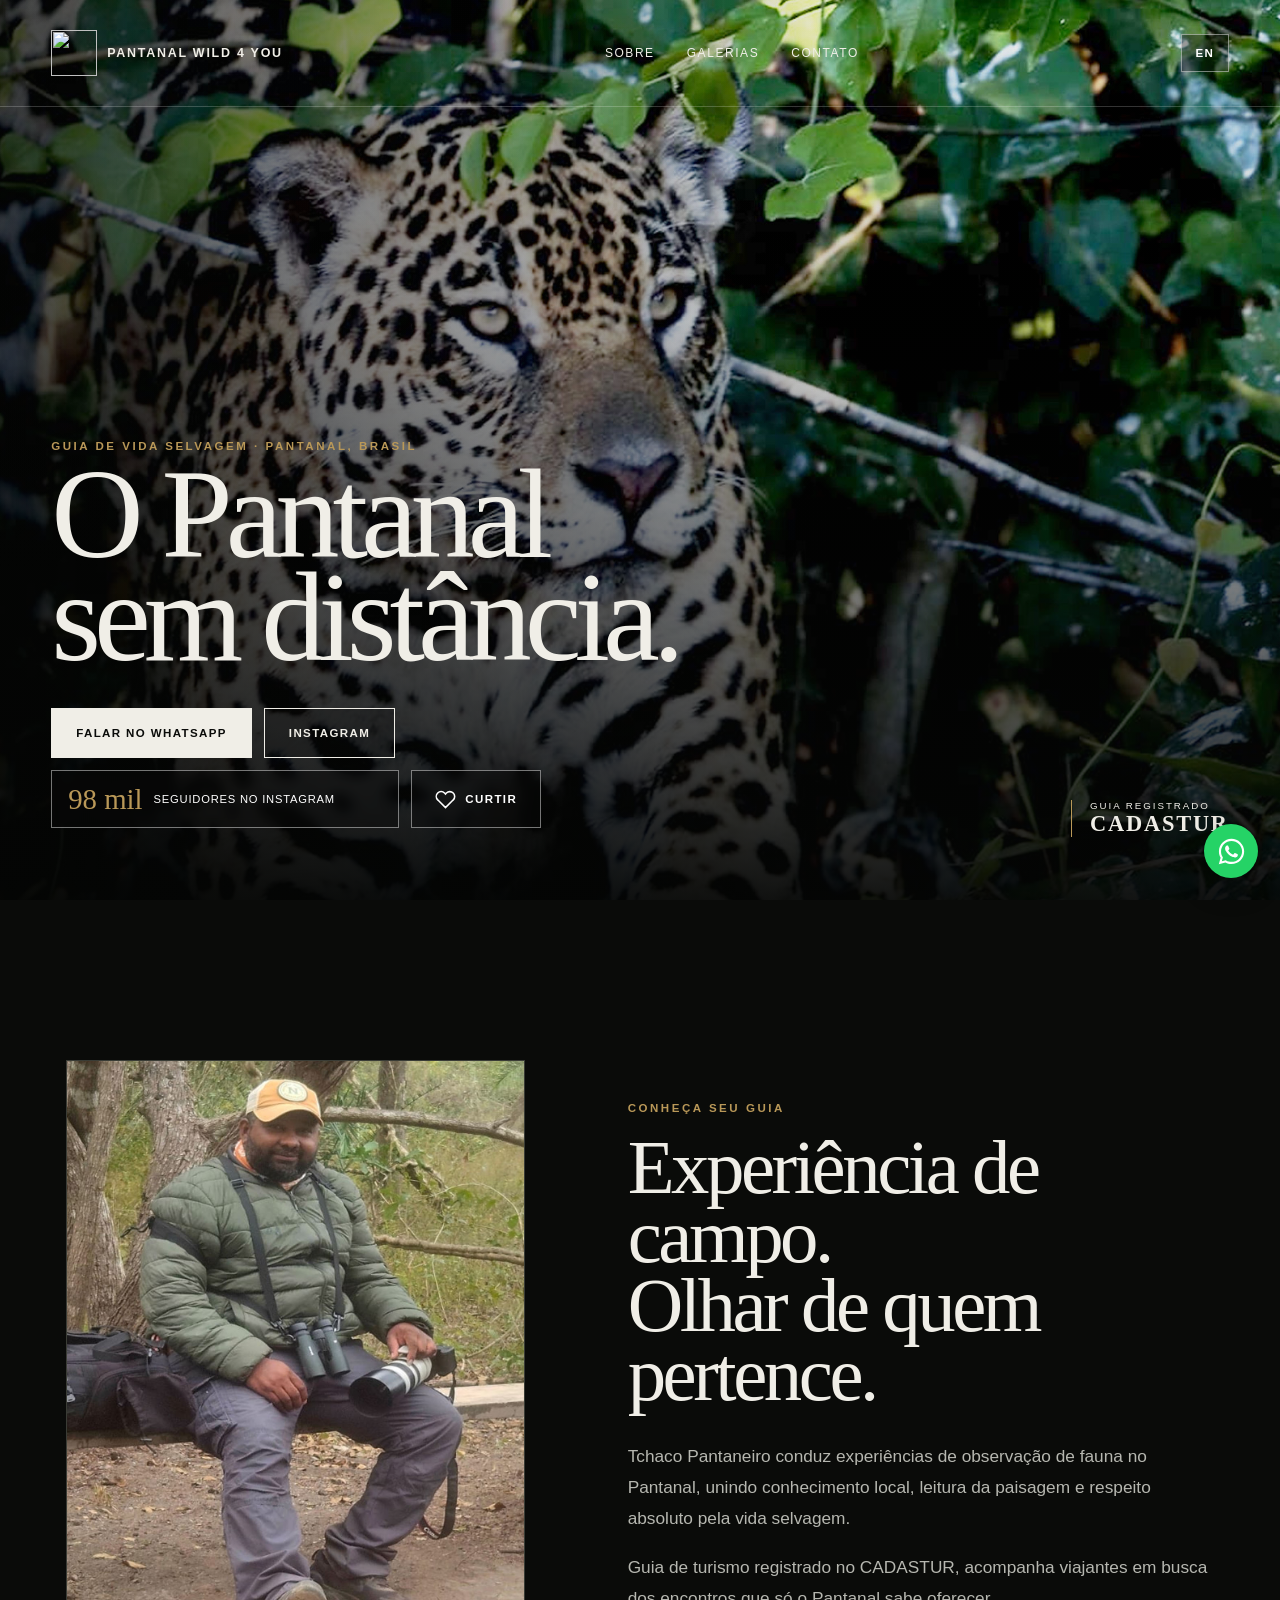
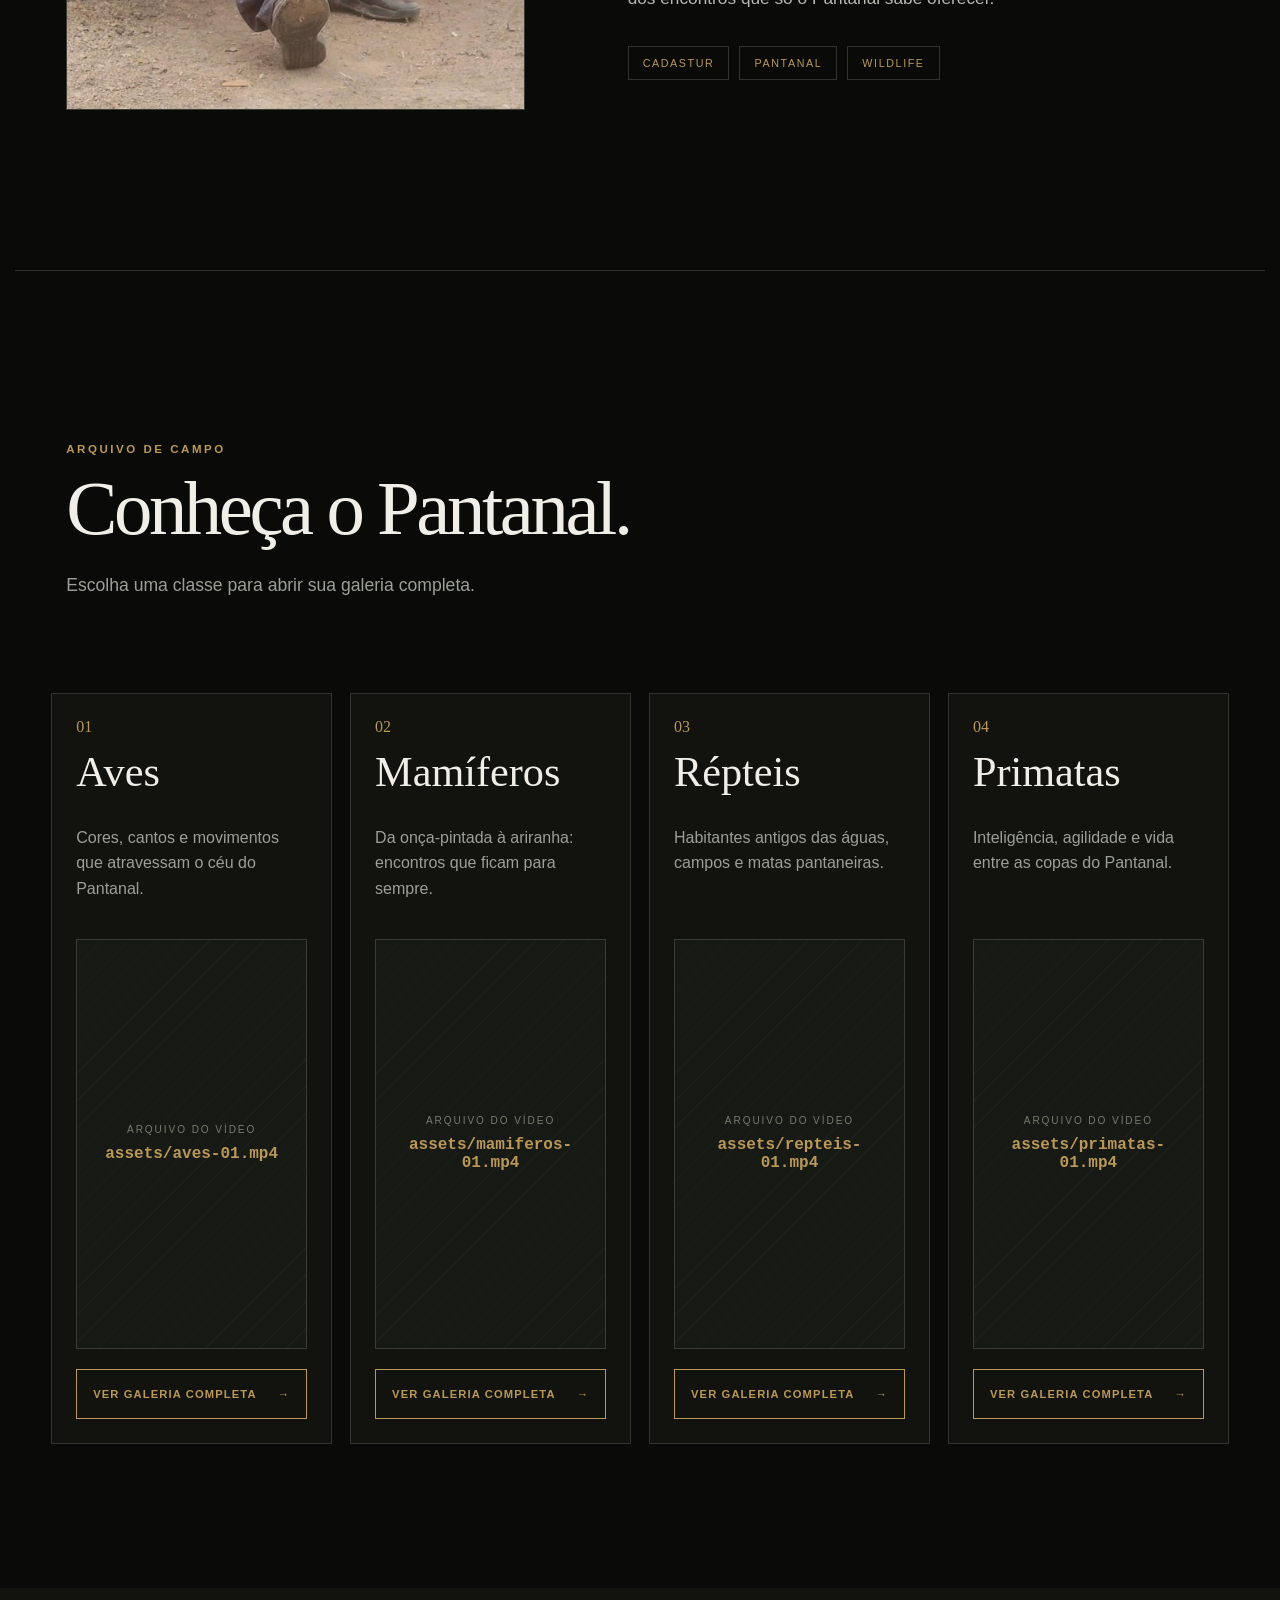
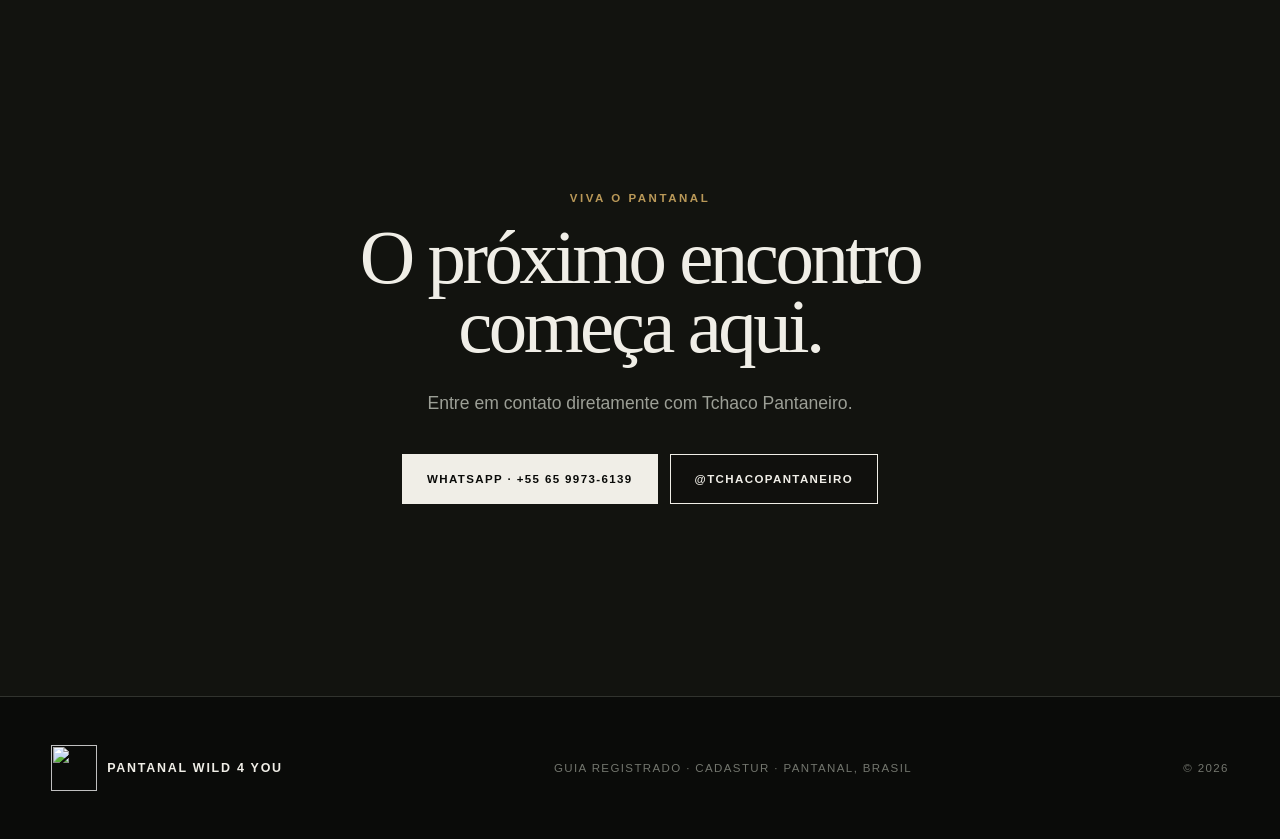
==== commit 971b2e29: "Add files via upload" ====
--- a/index.html
+++ b/index.html
@@ -1,7 +1,7 @@
 <!doctype html><html lang="pt-BR"><head><meta charset="UTF-8"><meta name="viewport" content="width=device-width,initial-scale=1"><title>Tchaco Pantaneiro | Guia de Vida Selvagem</title><meta name="description" content="Guia de turismo registrado no CADASTUR. Expedições e biodiversidade no Pantanal."><link rel="stylesheet" href="styles.css"></head><body><main>
-<header class="hero" id="inicio"><figure class="image-slot hero-image"><div class="slot-copy"><span>ARQUIVO DA IMAGEM</span><strong>assets/capa-principal.jpg</strong></div><img src="assets/capa-principal.jpg" alt="Tchaco Pantaneiro no Pantanal" onload="this.parentElement.classList.add('has-image')" onerror="this.style.display='none'"></figure><div class="hero-shade"></div><nav class="topbar"><a class="brand" href="#inicio">TCHACO<span>PANTANEIRO</span></a><div class="navlinks"><a href="#sobre">Sobre</a><a href="#galerias">Galerias</a><a href="#contato">Contato</a></div></nav><div class="hero-copy"><p class="eyebrow">GUIA DE VIDA SELVAGEM · PANTANAL, BRASIL</p><h1>O Pantanal<br>sem distância.</h1><div class="hero-actions"><a class="button primary" href="https://wa.me/556599736139" target="_blank">Falar no WhatsApp</a><a class="button ghost" href="https://www.instagram.com/tchacopantaneiro" target="_blank">Instagram</a></div></div><div class="cadastur-badge"><span>GUIA REGISTRADO</span><strong>CADASTUR</strong></div></header>
+<header class="hero" id="inicio"><figure class="image-slot hero-image"><div class="slot-copy"><span>ARQUIVO DA IMAGEM</span><strong>assets/capa-principal.jpg</strong></div><img src="assets/capa-principal.jpg" alt="Tchaco Pantaneiro no Pantanal" onload="this.parentElement.classList.add('has-image')" onerror="this.style.display='none'"></figure><div class="hero-shade"></div><nav class="topbar"><a class="brand brand-company" href="#inicio" aria-label="Pantanal Wild 4 You — Início"><img src="assets/logo-pantanal-wild-4-you.png" alt="" aria-hidden="true"><strong>PANTANAL WILD 4 YOU</strong></a><div class="navlinks"><a href="#sobre">Sobre</a><a href="#galerias">Galerias</a><a href="#contato">Contato</a></div></nav><div class="hero-copy"><p class="eyebrow">GUIA DE VIDA SELVAGEM · PANTANAL, BRASIL</p><h1>O Pantanal<br>sem distância.</h1><div class="hero-actions"><a class="button primary" href="https://wa.me/556599736139" target="_blank">Falar no WhatsApp</a><a class="button ghost" href="https://www.instagram.com/tchacopantaneiro" target="_blank">Instagram</a></div></div><div class="cadastur-badge"><span>GUIA REGISTRADO</span><strong>CADASTUR</strong></div></header>
 <section class="about" id="sobre"><figure class="image-slot portrait"><div class="slot-copy"><span>ARQUIVO DA IMAGEM</span><strong>assets/foto-perfil.jpg</strong></div><img src="assets/foto-perfil.jpg" alt="Retrato de Tchaco Pantaneiro" onload="this.parentElement.classList.add('has-image')" onerror="this.style.display='none'"></figure><div class="about-copy"><p class="section-kicker">CONHEÇA SEU GUIA</p><h2>Experiência de campo.<br>Olhar de quem pertence.</h2><p>Tchaco Pantaneiro conduz experiências de observação de fauna no Pantanal, unindo conhecimento local, leitura da paisagem e respeito absoluto pela vida selvagem.</p><p>Guia de turismo registrado no CADASTUR, acompanha viajantes em busca dos encontros que só o Pantanal sabe oferecer.</p><div class="credentials"><span>CADASTUR</span><span>PANTANAL</span><span>WILDLIFE</span></div></div></section>
 <section class="gallery-intro" id="galerias"><p class="section-kicker">ARQUIVO DE CAMPO</p><h2>Vida em todas<br>as suas formas.</h2><p>Galerias organizadas por grandes grupos da biodiversidade pantaneira.</p></section>
 <div id="gallery-root"></div>
 <section class="contact" id="contato"><p class="section-kicker">VIVA O PANTANAL</p><h2>O próximo encontro<br>começa aqui.</h2><p>Entre em contato diretamente com Tchaco Pantaneiro.</p><div class="contact-actions"><a class="button primary" href="https://wa.me/556599736139" target="_blank">WhatsApp · +55 65 9973-6139</a><a class="button ghost" href="https://www.instagram.com/tchacopantaneiro" target="_blank">@tchacopantaneiro</a></div></section>
-<footer><a class="brand" href="#inicio">TCHACO<span>PANTANEIRO</span></a><p>Guia registrado · CADASTUR · Pantanal, Brasil</p><p>© 2026</p></footer><a class="floating-whatsapp" href="https://wa.me/556599736139" target="_blank" aria-label="Conversar pelo WhatsApp"><svg viewBox="0 0 448 512" aria-hidden="true"><path fill="currentColor" d="M380.9 97.1C339 55.1 283.2 32 223.9 32 101.5 32 2 131.9 2 254.3c0 39.1 10.2 77.3 29.6 111L.1 480l117.3-30.8c32.4 17.7 68.9 27 106 27h.1c122.3 0 224.1-99.8 224.1-222.2 0-59.3-25.2-115-67.1-157zm-157 341.6c-33.2 0-65.7-8.9-94-25.8l-6.7-4-69.8 18.3L72 359.2l-4.4-7c-18.5-29.4-28.2-63.4-28.2-98.2 0-101.7 82.8-184.5 184.6-184.5 49.3 0 95.6 19.2 130.4 54.1 34.8 34.9 56.2 81.2 56.1 130.5 0 101.8-84.9 184.6-186.6 184.6zm101.2-138.3c-5.5-2.8-32.8-16.1-37.9-18-5.1-1.9-8.8-2.8-12.5 2.8-3.7 5.6-14.3 18-17.6 21.8-3.2 3.7-6.5 4.2-12 1.4-32.6-16.3-54-29.1-75.6-66-5.7-9.8 5.7-9.1 16.3-30.3 1.8-3.7.9-6.9-.5-9.7-1.4-2.8-12.5-30.1-17.1-41.2-4.5-10.8-9.1-9.3-12.5-9.5-3.2-.2-6.9-.2-10.6-.2-3.7 0-9.7 1.4-14.8 6.9-5.1 5.6-19.4 19-19.4 46.3s19.9 53.7 22.6 57.4c2.8 3.7 39.1 59.7 94.8 83.8 35.2 15.2 49 16.5 66.6 13.9 10.7-1.6 32.8-13.4 37.4-26.4 4.6-13 4.6-24.1 3.2-26.4-1.3-2.5-5-3.9-10.5-6.6z"/></svg></a></main><script src="script.js"></script></body></html>
+<footer><a class="brand brand-company" href="#inicio" aria-label="Pantanal Wild 4 You — Início"><img src="assets/logo-pantanal-wild-4-you.png" alt="" aria-hidden="true"><strong>PANTANAL WILD 4 YOU</strong></a><p>Guia registrado · CADASTUR · Pantanal, Brasil</p><p>© 2026</p></footer><a class="floating-whatsapp" href="https://wa.me/556599736139" target="_blank" aria-label="Conversar pelo WhatsApp"><svg viewBox="0 0 448 512" aria-hidden="true"><path fill="currentColor" d="M380.9 97.1C339 55.1 283.2 32 223.9 32 101.5 32 2 131.9 2 254.3c0 39.1 10.2 77.3 29.6 111L.1 480l117.3-30.8c32.4 17.7 68.9 27 106 27h.1c122.3 0 224.1-99.8 224.1-222.2 0-59.3-25.2-115-67.1-157zm-157 341.6c-33.2 0-65.7-8.9-94-25.8l-6.7-4-69.8 18.3L72 359.2l-4.4-7c-18.5-29.4-28.2-63.4-28.2-98.2 0-101.7 82.8-184.5 184.6-184.5 49.3 0 95.6 19.2 130.4 54.1 34.8 34.9 56.2 81.2 56.1 130.5 0 101.8-84.9 184.6-186.6 184.6zm101.2-138.3c-5.5-2.8-32.8-16.1-37.9-18-5.1-1.9-8.8-2.8-12.5 2.8-3.7 5.6-14.3 18-17.6 21.8-3.2 3.7-6.5 4.2-12 1.4-32.6-16.3-54-29.1-75.6-66-5.7-9.8 5.7-9.1 16.3-30.3 1.8-3.7.9-6.9-.5-9.7-1.4-2.8-12.5-30.1-17.1-41.2-4.5-10.8-9.1-9.3-12.5-9.5-3.2-.2-6.9-.2-10.6-.2-3.7 0-9.7 1.4-14.8 6.9-5.1 5.6-19.4 19-19.4 46.3s19.9 53.7 22.6 57.4c2.8 3.7 39.1 59.7 94.8 83.8 35.2 15.2 49 16.5 66.6 13.9 10.7-1.6 32.8-13.4 37.4-26.4 4.6-13 4.6-24.1 3.2-26.4-1.3-2.5-5-3.9-10.5-6.6z"/></svg></a></main><script src="script.js"></script></body></html>
--- a/styles.css
+++ b/styles.css
@@ -1 +1 @@
-:root{--ink:#0a0b09;--paper:#f0eee7;--gold:#b99858;--line:#31332e}*{box-sizing:border-box}html{scroll-behavior:smooth}body{margin:0;background:var(--ink);color:var(--paper);font-family:Arial,Helvetica,sans-serif}a{color:inherit;text-decoration:none}.hero{position:relative;min-height:100svh;overflow:hidden;display:flex;align-items:flex-end}.hero-image{position:absolute!important;inset:0;width:100%;height:100%;border:0!important}.hero-image .slot-copy{padding-bottom:28vh}.hero-shade{position:absolute;inset:0;pointer-events:none;background:linear-gradient(180deg,rgba(4,5,4,.08),rgba(4,5,4,.15) 35%,rgba(4,5,4,.94)),linear-gradient(90deg,rgba(4,5,4,.7),transparent 65%)}.topbar{position:absolute;z-index:4;top:0;left:0;right:0;display:flex;justify-content:space-between;align-items:center;padding:30px 4vw;border-bottom:1px solid #ffffff33}.brand{font-weight:800;letter-spacing:.13em;font-size:.95rem}.brand span{display:block;color:var(--gold);font-size:.63rem;letter-spacing:.38em;margin-top:3px}.navlinks{display:flex;gap:2rem;text-transform:uppercase;letter-spacing:.13em;font-size:.75rem}.navlinks a:hover{color:var(--gold)}.hero-copy{position:relative;z-index:3;width:100%;padding:10vh 4vw 8vh}.eyebrow,.section-kicker{color:var(--gold);font-weight:700;letter-spacing:.22em;font-size:.72rem;text-transform:uppercase}h1,h2{font-family:Georgia,'Times New Roman',serif;font-weight:400;margin:0}h1{font-size:clamp(4rem,10vw,9rem);line-height:.8;letter-spacing:-.055em;max-width:900px}.hero-actions,.contact-actions{display:flex;gap:12px;margin-top:2.5rem;flex-wrap:wrap}.button{display:inline-flex;min-height:50px;padding:0 24px;align-items:center;justify-content:center;border:1px solid var(--paper);text-transform:uppercase;letter-spacing:.12em;font-size:.72rem;font-weight:700;transition:.25s}.button.primary{background:var(--paper);color:var(--ink)}.button.ghost{background:#0a0b0940}.button:hover{background:var(--gold);border-color:var(--gold);color:var(--ink)}.cadastur-badge{position:absolute;z-index:3;right:4vw;bottom:7vh;border-left:1px solid var(--gold);padding-left:18px}.cadastur-badge span{display:block;font-size:.61rem;letter-spacing:.2em}.cadastur-badge strong{font-family:Georgia,serif;font-size:1.4rem;letter-spacing:.08em}.image-slot{position:relative;margin:0;overflow:hidden;background:#171914;border:1px solid #3a3c35;min-height:250px}.image-slot img{position:absolute;inset:0;width:100%;height:100%;object-fit:cover;opacity:0;transition:opacity .45s,transform .7s}.image-slot.has-image img{opacity:1}.image-slot:hover img{transform:scale(1.025)}.slot-copy{position:absolute;inset:0;display:flex;flex-direction:column;align-items:center;justify-content:center;gap:10px;text-align:center;padding:24px;background:repeating-linear-gradient(135deg,transparent 0 18px,#ffffff06 18px 19px)}.slot-copy span{color:#777b6e;letter-spacing:.19em;font-size:.63rem}.slot-copy strong{color:var(--gold);font-family:ui-monospace,monospace;font-size:clamp(.8rem,1.4vw,1rem)}.about{display:grid;grid-template-columns:minmax(280px,40%) 1fr;gap:clamp(3rem,8vw,9rem);align-items:center;max-width:1250px;padding:10rem 4vw;margin:auto}.portrait{min-height:650px}.about-copy h2,.gallery-intro h2,.contact h2{font-size:clamp(3rem,6vw,6.8rem);line-height:.9;letter-spacing:-.045em;margin:1.2rem 0 2rem}.about-copy>p:not(.section-kicker){max-width:620px;color:#b6b7b0;font-size:1.08rem;line-height:1.8}.credentials{display:flex;flex-wrap:wrap;gap:10px;margin-top:2rem}.credentials span{border:1px solid var(--line);padding:10px 14px;font-size:.67rem;letter-spacing:.15em;color:var(--gold)}.gallery-intro{padding:10rem 4vw 5rem;max-width:1250px;margin:auto;border-top:1px solid var(--line)}.gallery-intro>p:last-child{color:#9c9f96;font-size:1.1rem}.gallery{padding:7rem 4vw;border-top:1px solid var(--line)}.gallery-heading{max-width:1250px;margin:0 auto 3rem;display:grid;grid-template-columns:70px minmax(280px,1fr) minmax(240px,420px);align-items:end;gap:1.5rem}.gallery-number{color:var(--gold);font-family:Georgia,serif;font-size:1.2rem}.gallery-heading>div>p{margin:0 0 5px;color:#7f8279;font-size:.72rem;letter-spacing:.2em;text-transform:uppercase}.gallery-heading h2{font-size:clamp(2.7rem,5vw,5.5rem);line-height:.95}.gallery-intro-copy{color:#9c9f96;line-height:1.7;margin:0}.gallery-grid{max-width:1400px;margin:auto;display:grid;grid-template-columns:repeat(12,1fr);grid-auto-rows:220px;gap:12px}.photo-1{grid-column:span 7;grid-row:span 2}.photo-2{grid-column:span 5}.photo-3{grid-column:span 5}.photo-4{grid-column:span 12;grid-row:span 2}.layout-1 .photo-1{grid-column:span 5}.layout-1 .photo-2,.layout-1 .photo-3{grid-column:span 7}.layout-2 .photo-1{grid-column:span 12}.layout-2 .photo-2{grid-column:span 4;grid-row:span 2}.layout-2 .photo-3{grid-column:span 8}.layout-2 .photo-4{grid-column:span 8;grid-row:span 1}.contact{padding:12rem 4vw;text-align:center;background:#12130f}.contact p:not(.section-kicker){color:#9c9f96;font-size:1.1rem}.contact-actions{justify-content:center}footer{padding:3rem 4vw;border-top:1px solid var(--line);display:flex;align-items:center;justify-content:space-between;gap:2rem;color:#73766e;font-size:.72rem;text-transform:uppercase;letter-spacing:.12em}.floating-whatsapp{position:fixed;z-index:10;right:22px;bottom:22px;width:54px;height:54px;border-radius:50%;display:flex;align-items:center;justify-content:center;background:#25d366;color:#07140b;font-weight:900;box-shadow:0 8px 30px #00000059}@media(max-width:800px){.navlinks{display:none}.hero-copy{padding-bottom:9rem}.cadastur-badge{left:4vw;right:auto;bottom:3rem}.about{grid-template-columns:1fr;padding-top:6rem}.portrait{min-height:520px}.gallery-heading{grid-template-columns:45px 1fr}.gallery-intro-copy{grid-column:2}.gallery-grid{grid-template-columns:1fr;grid-auto-rows:280px}.gallery-grid .photo{grid-column:1;grid-row:auto}.gallery-grid .photo-1,.gallery-grid .photo-4{min-height:420px}footer{flex-direction:column;align-items:flex-start}}@media(max-width:480px){h1{font-size:3.8rem}.hero-actions .button,.contact-actions .button{width:100%}.about,.gallery,.gallery-intro{padding-left:20px;padding-right:20px}.topbar,.hero-copy{padding-left:20px;padding-right:20px}.gallery-heading{grid-template-columns:1fr}.gallery-number,.gallery-intro-copy{grid-column:1}.portrait{min-height:440px}}@media(prefers-reduced-motion:reduce){html{scroll-behavior:auto}*{transition:none!important}}
+:root{--ink:#0a0b09;--paper:#f0eee7;--gold:#b99858;--line:#31332e}*{box-sizing:border-box}html{scroll-behavior:smooth}body{margin:0;background:var(--ink);color:var(--paper);font-family:Arial,Helvetica,sans-serif}a{color:inherit;text-decoration:none}.hero{position:relative;min-height:100svh;overflow:hidden;display:flex;align-items:flex-end}.hero-image{position:absolute!important;inset:0;width:100%;height:100%;border:0!important}.hero-image .slot-copy{padding-bottom:28vh}.hero-shade{position:absolute;inset:0;pointer-events:none;background:linear-gradient(180deg,rgba(4,5,4,.08),rgba(4,5,4,.15) 35%,rgba(4,5,4,.94)),linear-gradient(90deg,rgba(4,5,4,.7),transparent 65%)}.topbar{position:absolute;z-index:4;top:0;left:0;right:0;display:flex;justify-content:space-between;align-items:center;padding:30px 4vw;border-bottom:1px solid #ffffff33}.brand{font-weight:800;letter-spacing:.13em;font-size:.95rem}.brand span{display:block;color:var(--gold);font-size:.63rem;letter-spacing:.38em;margin-top:3px}.brand-company{display:inline-flex;align-items:center;gap:10px;line-height:1;flex:none}.brand-company img{width:46px;height:46px;object-fit:contain;flex:none}.brand-company strong{color:var(--paper);font-size:.78rem;line-height:1.2;letter-spacing:.14em;white-space:nowrap}.navlinks{display:flex;gap:2rem;text-transform:uppercase;letter-spacing:.13em;font-size:.75rem}.navlinks a:hover{color:var(--gold)}.hero-copy{position:relative;z-index:3;width:100%;padding:10vh 4vw 8vh}.eyebrow,.section-kicker{color:var(--gold);font-weight:700;letter-spacing:.22em;font-size:.72rem;text-transform:uppercase}h1,h2{font-family:Georgia,'Times New Roman',serif;font-weight:400;margin:0}h1{font-size:clamp(4rem,10vw,9rem);line-height:.8;letter-spacing:-.055em;max-width:900px}.hero-actions,.contact-actions{display:flex;gap:12px;margin-top:2.5rem;flex-wrap:wrap}.button{display:inline-flex;min-height:50px;padding:0 24px;align-items:center;justify-content:center;border:1px solid var(--paper);text-transform:uppercase;letter-spacing:.12em;font-size:.72rem;font-weight:700;transition:.25s}.button.primary{background:var(--paper);color:var(--ink)}.button.ghost{background:#0a0b0940}.button:hover{background:var(--gold);border-color:var(--gold);color:var(--ink)}.cadastur-badge{position:absolute;z-index:3;right:4vw;bottom:7vh;border-left:1px solid var(--gold);padding-left:18px}.cadastur-badge span{display:block;font-size:.61rem;letter-spacing:.2em}.cadastur-badge strong{font-family:Georgia,serif;font-size:1.4rem;letter-spacing:.08em}.image-slot{position:relative;margin:0;overflow:hidden;background:#171914;border:1px solid #3a3c35;min-height:250px}.image-slot img{position:absolute;inset:0;width:100%;height:100%;object-fit:cover;opacity:0;transition:opacity .45s,transform .7s}.image-slot.has-image img{opacity:1}.image-slot:hover img{transform:scale(1.025)}.slot-copy{position:absolute;inset:0;display:flex;flex-direction:column;align-items:center;justify-content:center;gap:10px;text-align:center;padding:24px;background:repeating-linear-gradient(135deg,transparent 0 18px,#ffffff06 18px 19px)}.slot-copy span{color:#777b6e;letter-spacing:.19em;font-size:.63rem}.slot-copy strong{color:var(--gold);font-family:ui-monospace,monospace;font-size:clamp(.8rem,1.4vw,1rem)}.about{display:grid;grid-template-columns:minmax(280px,40%) 1fr;gap:clamp(3rem,8vw,9rem);align-items:center;max-width:1250px;padding:10rem 4vw;margin:auto}.portrait{min-height:650px}.about-copy h2,.gallery-intro h2,.contact h2{font-size:clamp(3rem,6vw,6.8rem);line-height:.9;letter-spacing:-.045em;margin:1.2rem 0 2rem}.about-copy>p:not(.section-kicker){max-width:620px;color:#b6b7b0;font-size:1.08rem;line-height:1.8}.credentials{display:flex;flex-wrap:wrap;gap:10px;margin-top:2rem}.credentials span{border:1px solid var(--line);padding:10px 14px;font-size:.67rem;letter-spacing:.15em;color:var(--gold)}.gallery-intro{padding:10rem 4vw 5rem;max-width:1250px;margin:auto;border-top:1px solid var(--line)}.gallery-intro>p:last-child{color:#9c9f96;font-size:1.1rem}.gallery{padding:7rem 4vw;border-top:1px solid var(--line)}.gallery-heading{max-width:1250px;margin:0 auto 3rem;display:grid;grid-template-columns:70px minmax(280px,1fr) minmax(240px,420px);align-items:end;gap:1.5rem}.gallery-number{color:var(--gold);font-family:Georgia,serif;font-size:1.2rem}.gallery-heading>div>p{margin:0 0 5px;color:#7f8279;font-size:.72rem;letter-spacing:.2em;text-transform:uppercase}.gallery-heading h2{font-size:clamp(2.7rem,5vw,5.5rem);line-height:.95}.gallery-intro-copy{color:#9c9f96;line-height:1.7;margin:0}.gallery-grid{max-width:1400px;margin:auto;display:grid;grid-template-columns:repeat(12,1fr);grid-auto-rows:220px;gap:12px}.photo-1{grid-column:span 7;grid-row:span 2}.photo-2{grid-column:span 5}.photo-3{grid-column:span 5}.photo-4{grid-column:span 12;grid-row:span 2}.layout-1 .photo-1{grid-column:span 5}.layout-1 .photo-2,.layout-1 .photo-3{grid-column:span 7}.layout-2 .photo-1{grid-column:span 12}.layout-2 .photo-2{grid-column:span 4;grid-row:span 2}.layout-2 .photo-3{grid-column:span 8}.layout-2 .photo-4{grid-column:span 8;grid-row:span 1}.contact{padding:12rem 4vw;text-align:center;background:#12130f}.contact p:not(.section-kicker){color:#9c9f96;font-size:1.1rem}.contact-actions{justify-content:center}footer{padding:3rem 4vw;border-top:1px solid var(--line);display:flex;align-items:center;justify-content:space-between;gap:2rem;color:#73766e;font-size:.72rem;text-transform:uppercase;letter-spacing:.12em}.floating-whatsapp{position:fixed;z-index:10;right:22px;bottom:22px;width:54px;height:54px;border-radius:50%;display:flex;align-items:center;justify-content:center;background:#25d366;color:#07140b;font-weight:900;box-shadow:0 8px 30px #00000059}@media(max-width:800px){.navlinks{display:none}.hero-copy{padding-bottom:9rem}.cadastur-badge{left:4vw;right:auto;bottom:3rem}.about{grid-template-columns:1fr;padding-top:6rem}.portrait{min-height:520px}.gallery-heading{grid-template-columns:45px 1fr}.gallery-intro-copy{grid-column:2}.gallery-grid{grid-template-columns:1fr;grid-auto-rows:280px}.gallery-grid .photo{grid-column:1;grid-row:auto}.gallery-grid .photo-1,.gallery-grid .photo-4{min-height:420px}footer{flex-direction:column;align-items:flex-start}}@media(max-width:480px){.brand-company{gap:8px}.brand-company img{width:42px;height:42px}.brand-company strong{font-size:.66rem;letter-spacing:.1em}h1{font-size:3.8rem}.hero-actions .button,.contact-actions .button{width:100%}.about,.gallery,.gallery-intro{padding-left:20px;padding-right:20px}.topbar,.hero-copy{padding-left:20px;padding-right:20px}.gallery-heading{grid-template-columns:1fr}.gallery-number,.gallery-intro-copy{grid-column:1}.portrait{min-height:440px}}@media(prefers-reduced-motion:reduce){html{scroll-behavior:auto}*{transition:none!important}}
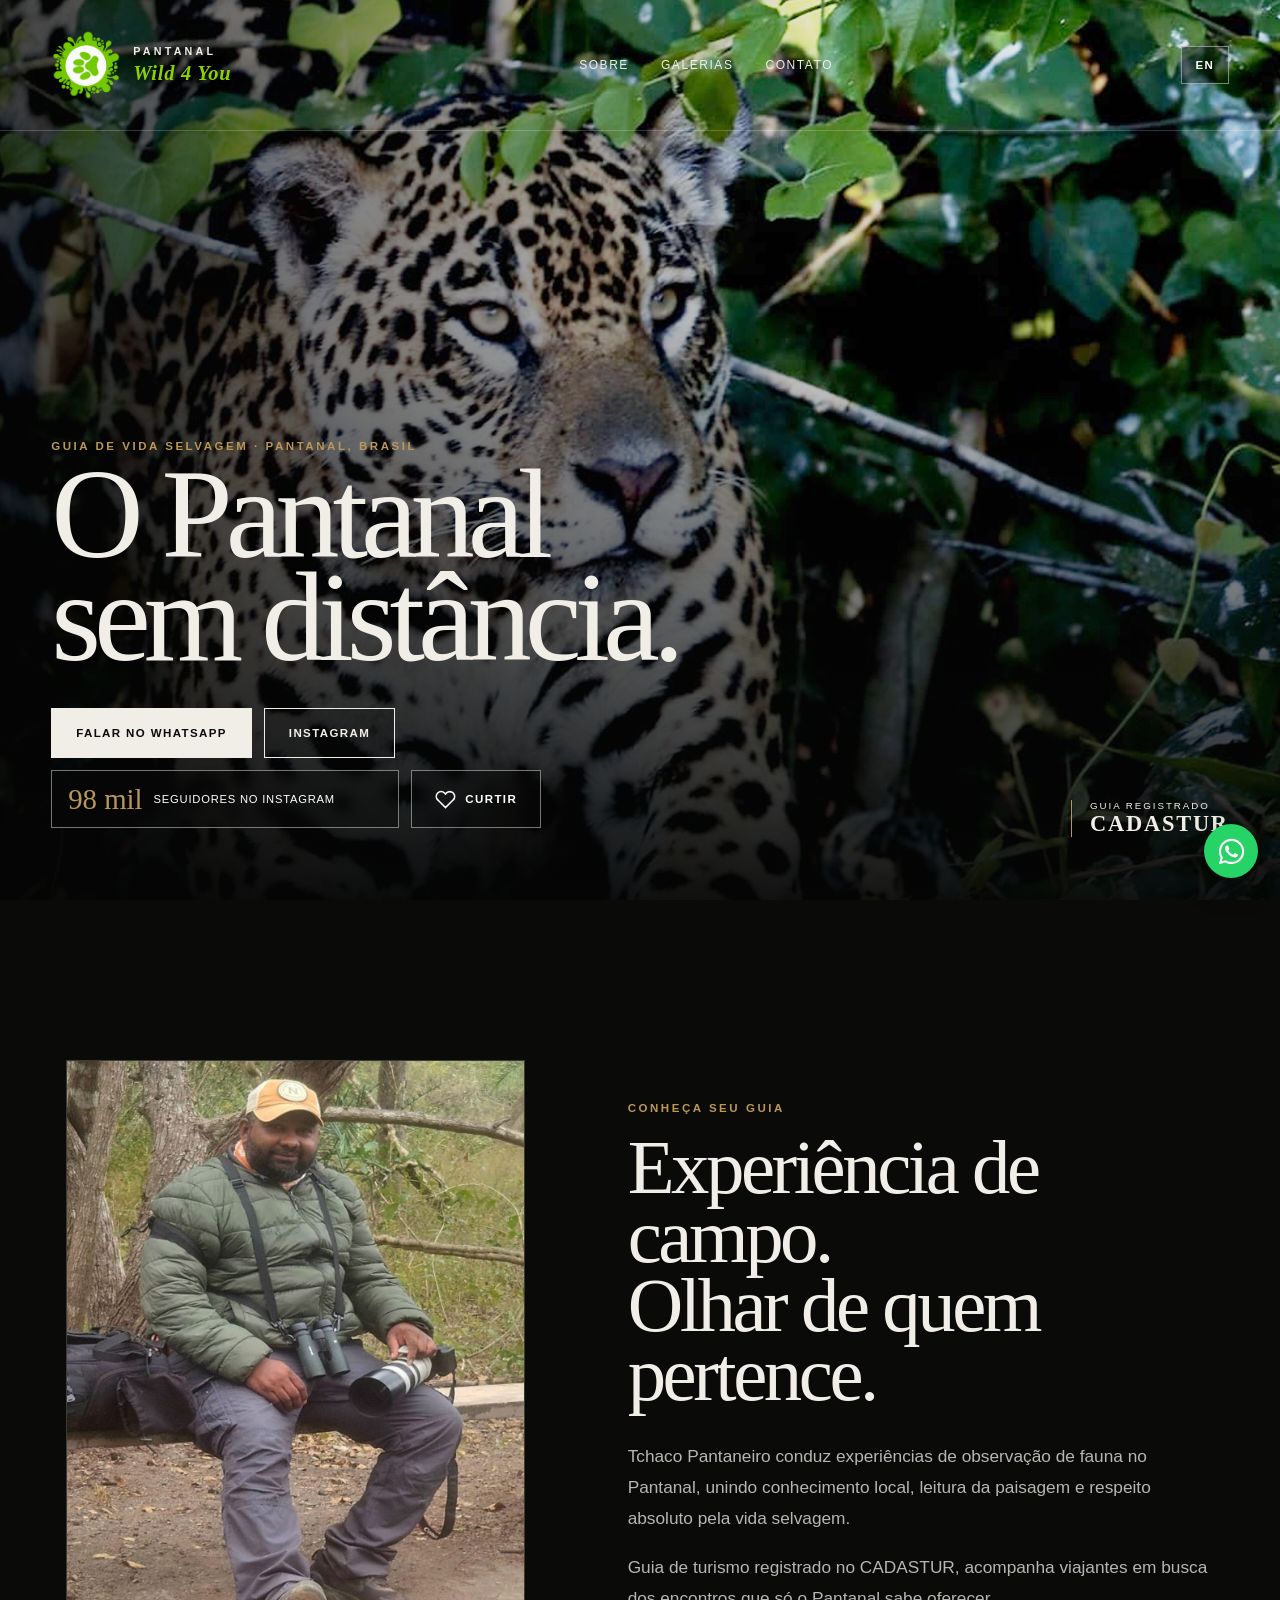
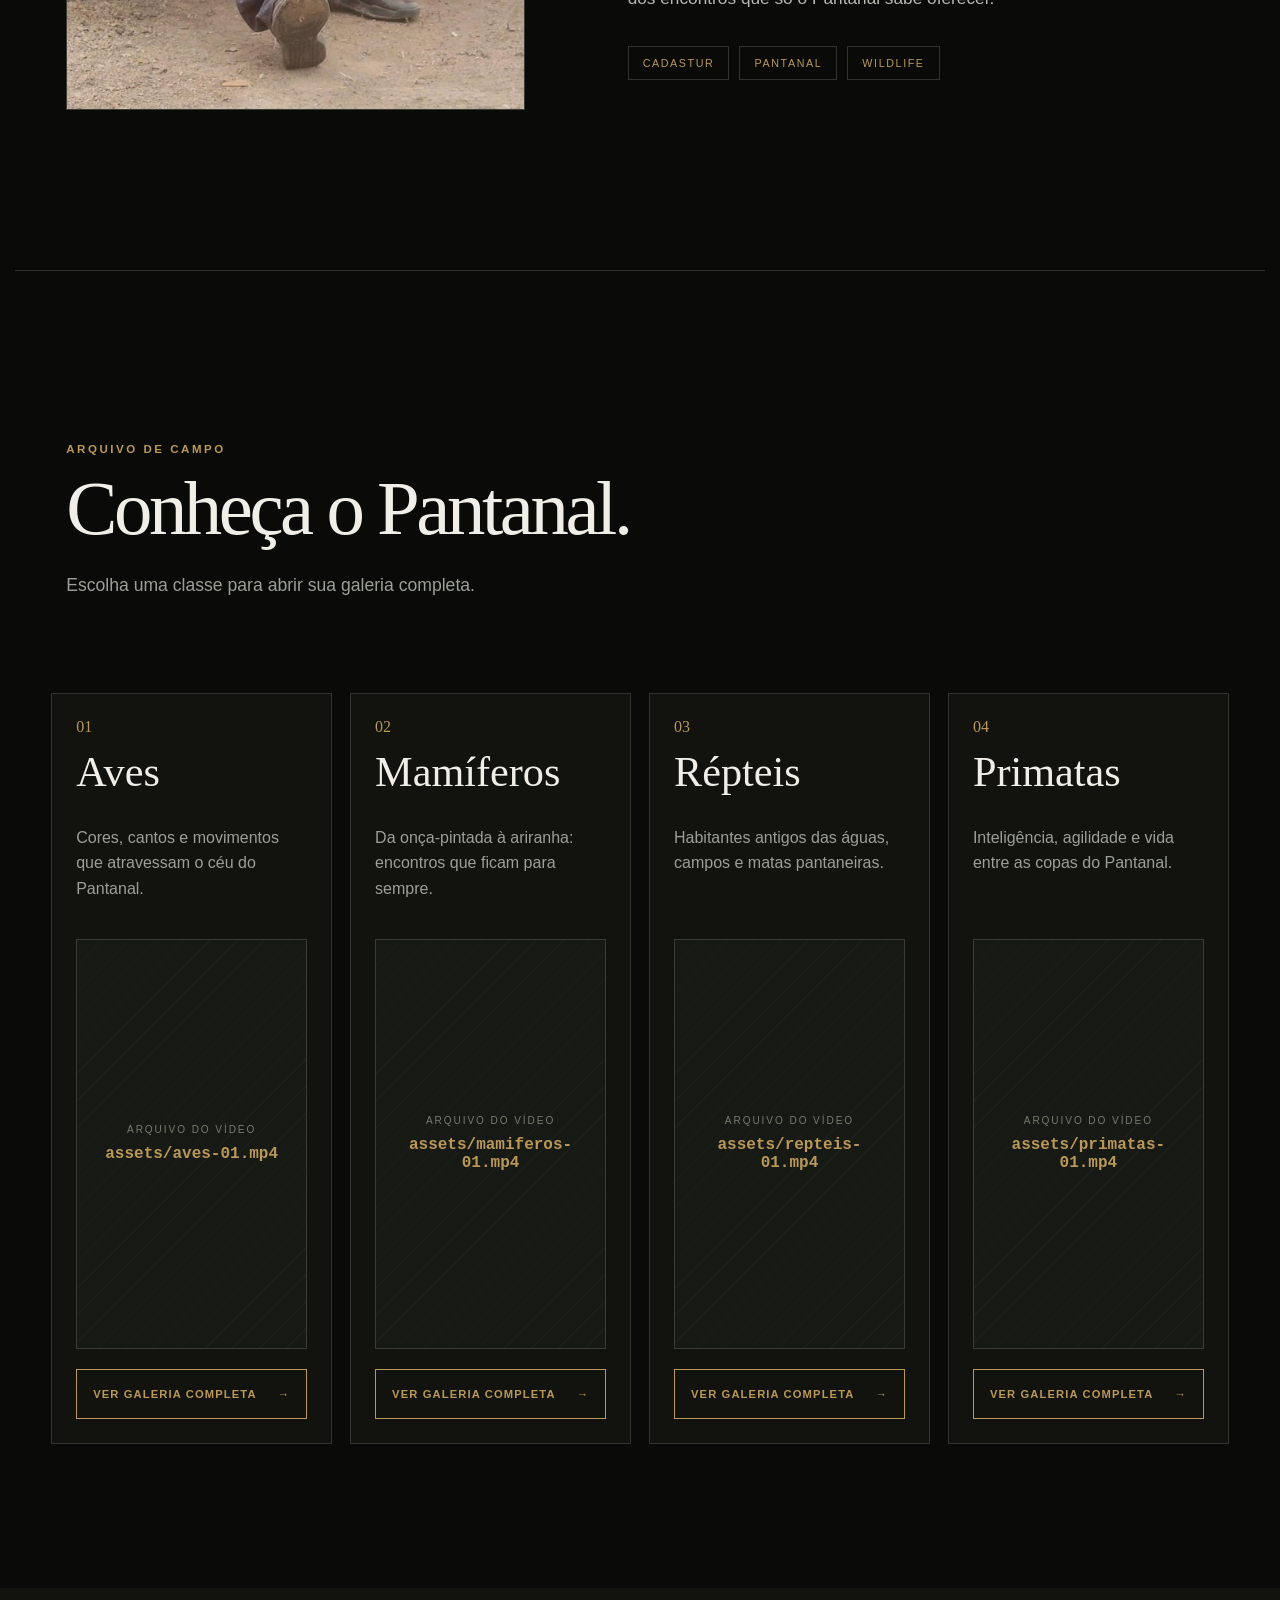
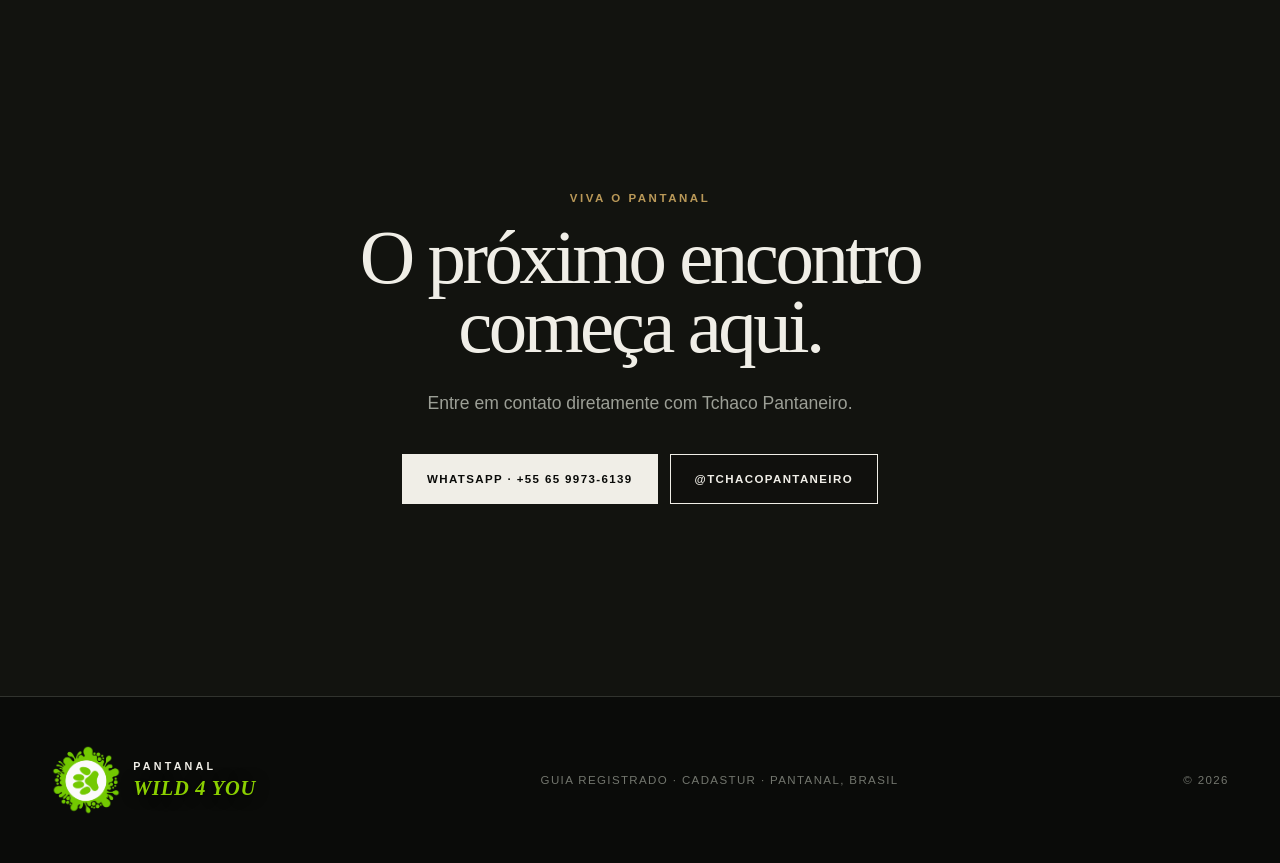
==== commit 7fec76b6: "Add files via upload" ====
--- a/index.html
+++ b/index.html
@@ -1,7 +1,7 @@
 <!doctype html><html lang="pt-BR"><head><meta charset="UTF-8"><meta name="viewport" content="width=device-width,initial-scale=1"><title>Tchaco Pantaneiro | Guia de Vida Selvagem</title><meta name="description" content="Guia de turismo registrado no CADASTUR. Expedições e biodiversidade no Pantanal."><link rel="stylesheet" href="styles.css"></head><body><main>
-<header class="hero" id="inicio"><figure class="image-slot hero-image"><div class="slot-copy"><span>ARQUIVO DA IMAGEM</span><strong>assets/capa-principal.jpg</strong></div><img src="assets/capa-principal.jpg" alt="Tchaco Pantaneiro no Pantanal" onload="this.parentElement.classList.add('has-image')" onerror="this.style.display='none'"></figure><div class="hero-shade"></div><nav class="topbar"><a class="brand brand-company" href="#inicio" aria-label="Pantanal Wild 4 You — Início"><img src="assets/logo-pantanal-wild-4-you.png" alt="" aria-hidden="true"><strong>PANTANAL WILD 4 YOU</strong></a><div class="navlinks"><a href="#sobre">Sobre</a><a href="#galerias">Galerias</a><a href="#contato">Contato</a></div></nav><div class="hero-copy"><p class="eyebrow">GUIA DE VIDA SELVAGEM · PANTANAL, BRASIL</p><h1>O Pantanal<br>sem distância.</h1><div class="hero-actions"><a class="button primary" href="https://wa.me/556599736139" target="_blank">Falar no WhatsApp</a><a class="button ghost" href="https://www.instagram.com/tchacopantaneiro" target="_blank">Instagram</a></div></div><div class="cadastur-badge"><span>GUIA REGISTRADO</span><strong>CADASTUR</strong></div></header>
+<header class="hero" id="inicio"><figure class="image-slot hero-image"><div class="slot-copy"><span>ARQUIVO DA IMAGEM</span><strong>assets/capa-principal.jpg</strong></div><img src="assets/capa-principal.jpg" alt="Tchaco Pantaneiro no Pantanal" onload="this.parentElement.classList.add('has-image')" onerror="this.style.display='none'"></figure><div class="hero-shade"></div><nav class="topbar"><a class="brand brand-company" href="#inicio" aria-label="Pantanal Wild 4 You — Início"><img src="assets/logo-pantanal-wild-4-you.png" alt="" aria-hidden="true"><strong class="brand-company-name"><span>PANTANAL</span><em>Wild 4 You</em></strong></a><div class="navlinks"><a href="#sobre">Sobre</a><a href="#galerias">Galerias</a><a href="#contato">Contato</a></div></nav><div class="hero-copy"><p class="eyebrow">GUIA DE VIDA SELVAGEM · PANTANAL, BRASIL</p><h1>O Pantanal<br>sem distância.</h1><div class="hero-actions"><a class="button primary" href="https://wa.me/556599736139" target="_blank">Falar no WhatsApp</a><a class="button ghost" href="https://www.instagram.com/tchacopantaneiro" target="_blank">Instagram</a></div></div><div class="cadastur-badge"><span>GUIA REGISTRADO</span><strong>CADASTUR</strong></div></header>
 <section class="about" id="sobre"><figure class="image-slot portrait"><div class="slot-copy"><span>ARQUIVO DA IMAGEM</span><strong>assets/foto-perfil.jpg</strong></div><img src="assets/foto-perfil.jpg" alt="Retrato de Tchaco Pantaneiro" onload="this.parentElement.classList.add('has-image')" onerror="this.style.display='none'"></figure><div class="about-copy"><p class="section-kicker">CONHEÇA SEU GUIA</p><h2>Experiência de campo.<br>Olhar de quem pertence.</h2><p>Tchaco Pantaneiro conduz experiências de observação de fauna no Pantanal, unindo conhecimento local, leitura da paisagem e respeito absoluto pela vida selvagem.</p><p>Guia de turismo registrado no CADASTUR, acompanha viajantes em busca dos encontros que só o Pantanal sabe oferecer.</p><div class="credentials"><span>CADASTUR</span><span>PANTANAL</span><span>WILDLIFE</span></div></div></section>
 <section class="gallery-intro" id="galerias"><p class="section-kicker">ARQUIVO DE CAMPO</p><h2>Vida em todas<br>as suas formas.</h2><p>Galerias organizadas por grandes grupos da biodiversidade pantaneira.</p></section>
 <div id="gallery-root"></div>
 <section class="contact" id="contato"><p class="section-kicker">VIVA O PANTANAL</p><h2>O próximo encontro<br>começa aqui.</h2><p>Entre em contato diretamente com Tchaco Pantaneiro.</p><div class="contact-actions"><a class="button primary" href="https://wa.me/556599736139" target="_blank">WhatsApp · +55 65 9973-6139</a><a class="button ghost" href="https://www.instagram.com/tchacopantaneiro" target="_blank">@tchacopantaneiro</a></div></section>
-<footer><a class="brand brand-company" href="#inicio" aria-label="Pantanal Wild 4 You — Início"><img src="assets/logo-pantanal-wild-4-you.png" alt="" aria-hidden="true"><strong>PANTANAL WILD 4 YOU</strong></a><p>Guia registrado · CADASTUR · Pantanal, Brasil</p><p>© 2026</p></footer><a class="floating-whatsapp" href="https://wa.me/556599736139" target="_blank" aria-label="Conversar pelo WhatsApp"><svg viewBox="0 0 448 512" aria-hidden="true"><path fill="currentColor" d="M380.9 97.1C339 55.1 283.2 32 223.9 32 101.5 32 2 131.9 2 254.3c0 39.1 10.2 77.3 29.6 111L.1 480l117.3-30.8c32.4 17.7 68.9 27 106 27h.1c122.3 0 224.1-99.8 224.1-222.2 0-59.3-25.2-115-67.1-157zm-157 341.6c-33.2 0-65.7-8.9-94-25.8l-6.7-4-69.8 18.3L72 359.2l-4.4-7c-18.5-29.4-28.2-63.4-28.2-98.2 0-101.7 82.8-184.5 184.6-184.5 49.3 0 95.6 19.2 130.4 54.1 34.8 34.9 56.2 81.2 56.1 130.5 0 101.8-84.9 184.6-186.6 184.6zm101.2-138.3c-5.5-2.8-32.8-16.1-37.9-18-5.1-1.9-8.8-2.8-12.5 2.8-3.7 5.6-14.3 18-17.6 21.8-3.2 3.7-6.5 4.2-12 1.4-32.6-16.3-54-29.1-75.6-66-5.7-9.8 5.7-9.1 16.3-30.3 1.8-3.7.9-6.9-.5-9.7-1.4-2.8-12.5-30.1-17.1-41.2-4.5-10.8-9.1-9.3-12.5-9.5-3.2-.2-6.9-.2-10.6-.2-3.7 0-9.7 1.4-14.8 6.9-5.1 5.6-19.4 19-19.4 46.3s19.9 53.7 22.6 57.4c2.8 3.7 39.1 59.7 94.8 83.8 35.2 15.2 49 16.5 66.6 13.9 10.7-1.6 32.8-13.4 37.4-26.4 4.6-13 4.6-24.1 3.2-26.4-1.3-2.5-5-3.9-10.5-6.6z"/></svg></a></main><script src="script.js"></script></body></html>
+<footer><a class="brand brand-company" href="#inicio" aria-label="Pantanal Wild 4 You — Início"><img src="assets/logo-pantanal-wild-4-you.png" alt="" aria-hidden="true"><strong class="brand-company-name"><span>PANTANAL</span><em>Wild 4 You</em></strong></a><p>Guia registrado · CADASTUR · Pantanal, Brasil</p><p>© 2026</p></footer><a class="floating-whatsapp" href="https://wa.me/556599736139" target="_blank" aria-label="Conversar pelo WhatsApp"><svg viewBox="0 0 448 512" aria-hidden="true"><path fill="currentColor" d="M380.9 97.1C339 55.1 283.2 32 223.9 32 101.5 32 2 131.9 2 254.3c0 39.1 10.2 77.3 29.6 111L.1 480l117.3-30.8c32.4 17.7 68.9 27 106 27h.1c122.3 0 224.1-99.8 224.1-222.2 0-59.3-25.2-115-67.1-157zm-157 341.6c-33.2 0-65.7-8.9-94-25.8l-6.7-4-69.8 18.3L72 359.2l-4.4-7c-18.5-29.4-28.2-63.4-28.2-98.2 0-101.7 82.8-184.5 184.6-184.5 49.3 0 95.6 19.2 130.4 54.1 34.8 34.9 56.2 81.2 56.1 130.5 0 101.8-84.9 184.6-186.6 184.6zm101.2-138.3c-5.5-2.8-32.8-16.1-37.9-18-5.1-1.9-8.8-2.8-12.5 2.8-3.7 5.6-14.3 18-17.6 21.8-3.2 3.7-6.5 4.2-12 1.4-32.6-16.3-54-29.1-75.6-66-5.7-9.8 5.7-9.1 16.3-30.3 1.8-3.7.9-6.9-.5-9.7-1.4-2.8-12.5-30.1-17.1-41.2-4.5-10.8-9.1-9.3-12.5-9.5-3.2-.2-6.9-.2-10.6-.2-3.7 0-9.7 1.4-14.8 6.9-5.1 5.6-19.4 19-19.4 46.3s19.9 53.7 22.6 57.4c2.8 3.7 39.1 59.7 94.8 83.8 35.2 15.2 49 16.5 66.6 13.9 10.7-1.6 32.8-13.4 37.4-26.4 4.6-13 4.6-24.1 3.2-26.4-1.3-2.5-5-3.9-10.5-6.6z"/></svg></a></main><script src="script.js"></script></body></html>
--- a/styles.css
+++ b/styles.css
@@ -1 +1 @@
-:root{--ink:#0a0b09;--paper:#f0eee7;--gold:#b99858;--line:#31332e}*{box-sizing:border-box}html{scroll-behavior:smooth}body{margin:0;background:var(--ink);color:var(--paper);font-family:Arial,Helvetica,sans-serif}a{color:inherit;text-decoration:none}.hero{position:relative;min-height:100svh;overflow:hidden;display:flex;align-items:flex-end}.hero-image{position:absolute!important;inset:0;width:100%;height:100%;border:0!important}.hero-image .slot-copy{padding-bottom:28vh}.hero-shade{position:absolute;inset:0;pointer-events:none;background:linear-gradient(180deg,rgba(4,5,4,.08),rgba(4,5,4,.15) 35%,rgba(4,5,4,.94)),linear-gradient(90deg,rgba(4,5,4,.7),transparent 65%)}.topbar{position:absolute;z-index:4;top:0;left:0;right:0;display:flex;justify-content:space-between;align-items:center;padding:30px 4vw;border-bottom:1px solid #ffffff33}.brand{font-weight:800;letter-spacing:.13em;font-size:.95rem}.brand span{display:block;color:var(--gold);font-size:.63rem;letter-spacing:.38em;margin-top:3px}.brand-company{display:inline-flex;align-items:center;gap:10px;line-height:1;flex:none}.brand-company img{width:46px;height:46px;object-fit:contain;flex:none}.brand-company strong{color:var(--paper);font-size:.78rem;line-height:1.2;letter-spacing:.14em;white-space:nowrap}.navlinks{display:flex;gap:2rem;text-transform:uppercase;letter-spacing:.13em;font-size:.75rem}.navlinks a:hover{color:var(--gold)}.hero-copy{position:relative;z-index:3;width:100%;padding:10vh 4vw 8vh}.eyebrow,.section-kicker{color:var(--gold);font-weight:700;letter-spacing:.22em;font-size:.72rem;text-transform:uppercase}h1,h2{font-family:Georgia,'Times New Roman',serif;font-weight:400;margin:0}h1{font-size:clamp(4rem,10vw,9rem);line-height:.8;letter-spacing:-.055em;max-width:900px}.hero-actions,.contact-actions{display:flex;gap:12px;margin-top:2.5rem;flex-wrap:wrap}.button{display:inline-flex;min-height:50px;padding:0 24px;align-items:center;justify-content:center;border:1px solid var(--paper);text-transform:uppercase;letter-spacing:.12em;font-size:.72rem;font-weight:700;transition:.25s}.button.primary{background:var(--paper);color:var(--ink)}.button.ghost{background:#0a0b0940}.button:hover{background:var(--gold);border-color:var(--gold);color:var(--ink)}.cadastur-badge{position:absolute;z-index:3;right:4vw;bottom:7vh;border-left:1px solid var(--gold);padding-left:18px}.cadastur-badge span{display:block;font-size:.61rem;letter-spacing:.2em}.cadastur-badge strong{font-family:Georgia,serif;font-size:1.4rem;letter-spacing:.08em}.image-slot{position:relative;margin:0;overflow:hidden;background:#171914;border:1px solid #3a3c35;min-height:250px}.image-slot img{position:absolute;inset:0;width:100%;height:100%;object-fit:cover;opacity:0;transition:opacity .45s,transform .7s}.image-slot.has-image img{opacity:1}.image-slot:hover img{transform:scale(1.025)}.slot-copy{position:absolute;inset:0;display:flex;flex-direction:column;align-items:center;justify-content:center;gap:10px;text-align:center;padding:24px;background:repeating-linear-gradient(135deg,transparent 0 18px,#ffffff06 18px 19px)}.slot-copy span{color:#777b6e;letter-spacing:.19em;font-size:.63rem}.slot-copy strong{color:var(--gold);font-family:ui-monospace,monospace;font-size:clamp(.8rem,1.4vw,1rem)}.about{display:grid;grid-template-columns:minmax(280px,40%) 1fr;gap:clamp(3rem,8vw,9rem);align-items:center;max-width:1250px;padding:10rem 4vw;margin:auto}.portrait{min-height:650px}.about-copy h2,.gallery-intro h2,.contact h2{font-size:clamp(3rem,6vw,6.8rem);line-height:.9;letter-spacing:-.045em;margin:1.2rem 0 2rem}.about-copy>p:not(.section-kicker){max-width:620px;color:#b6b7b0;font-size:1.08rem;line-height:1.8}.credentials{display:flex;flex-wrap:wrap;gap:10px;margin-top:2rem}.credentials span{border:1px solid var(--line);padding:10px 14px;font-size:.67rem;letter-spacing:.15em;color:var(--gold)}.gallery-intro{padding:10rem 4vw 5rem;max-width:1250px;margin:auto;border-top:1px solid var(--line)}.gallery-intro>p:last-child{color:#9c9f96;font-size:1.1rem}.gallery{padding:7rem 4vw;border-top:1px solid var(--line)}.gallery-heading{max-width:1250px;margin:0 auto 3rem;display:grid;grid-template-columns:70px minmax(280px,1fr) minmax(240px,420px);align-items:end;gap:1.5rem}.gallery-number{color:var(--gold);font-family:Georgia,serif;font-size:1.2rem}.gallery-heading>div>p{margin:0 0 5px;color:#7f8279;font-size:.72rem;letter-spacing:.2em;text-transform:uppercase}.gallery-heading h2{font-size:clamp(2.7rem,5vw,5.5rem);line-height:.95}.gallery-intro-copy{color:#9c9f96;line-height:1.7;margin:0}.gallery-grid{max-width:1400px;margin:auto;display:grid;grid-template-columns:repeat(12,1fr);grid-auto-rows:220px;gap:12px}.photo-1{grid-column:span 7;grid-row:span 2}.photo-2{grid-column:span 5}.photo-3{grid-column:span 5}.photo-4{grid-column:span 12;grid-row:span 2}.layout-1 .photo-1{grid-column:span 5}.layout-1 .photo-2,.layout-1 .photo-3{grid-column:span 7}.layout-2 .photo-1{grid-column:span 12}.layout-2 .photo-2{grid-column:span 4;grid-row:span 2}.layout-2 .photo-3{grid-column:span 8}.layout-2 .photo-4{grid-column:span 8;grid-row:span 1}.contact{padding:12rem 4vw;text-align:center;background:#12130f}.contact p:not(.section-kicker){color:#9c9f96;font-size:1.1rem}.contact-actions{justify-content:center}footer{padding:3rem 4vw;border-top:1px solid var(--line);display:flex;align-items:center;justify-content:space-between;gap:2rem;color:#73766e;font-size:.72rem;text-transform:uppercase;letter-spacing:.12em}.floating-whatsapp{position:fixed;z-index:10;right:22px;bottom:22px;width:54px;height:54px;border-radius:50%;display:flex;align-items:center;justify-content:center;background:#25d366;color:#07140b;font-weight:900;box-shadow:0 8px 30px #00000059}@media(max-width:800px){.navlinks{display:none}.hero-copy{padding-bottom:9rem}.cadastur-badge{left:4vw;right:auto;bottom:3rem}.about{grid-template-columns:1fr;padding-top:6rem}.portrait{min-height:520px}.gallery-heading{grid-template-columns:45px 1fr}.gallery-intro-copy{grid-column:2}.gallery-grid{grid-template-columns:1fr;grid-auto-rows:280px}.gallery-grid .photo{grid-column:1;grid-row:auto}.gallery-grid .photo-1,.gallery-grid .photo-4{min-height:420px}footer{flex-direction:column;align-items:flex-start}}@media(max-width:480px){.brand-company{gap:8px}.brand-company img{width:42px;height:42px}.brand-company strong{font-size:.66rem;letter-spacing:.1em}h1{font-size:3.8rem}.hero-actions .button,.contact-actions .button{width:100%}.about,.gallery,.gallery-intro{padding-left:20px;padding-right:20px}.topbar,.hero-copy{padding-left:20px;padding-right:20px}.gallery-heading{grid-template-columns:1fr}.gallery-number,.gallery-intro-copy{grid-column:1}.portrait{min-height:440px}}@media(prefers-reduced-motion:reduce){html{scroll-behavior:auto}*{transition:none!important}}
+:root{--ink:#0a0b09;--paper:#f0eee7;--gold:#b99858;--line:#31332e}*{box-sizing:border-box}html{scroll-behavior:smooth}body{margin:0;background:var(--ink);color:var(--paper);font-family:Arial,Helvetica,sans-serif}a{color:inherit;text-decoration:none}.hero{position:relative;min-height:100svh;overflow:hidden;display:flex;align-items:flex-end}.hero-image{position:absolute!important;inset:0;width:100%;height:100%;border:0!important}.hero-image .slot-copy{padding-bottom:28vh}.hero-shade{position:absolute;inset:0;pointer-events:none;background:linear-gradient(180deg,rgba(4,5,4,.08),rgba(4,5,4,.15) 35%,rgba(4,5,4,.94)),linear-gradient(90deg,rgba(4,5,4,.7),transparent 65%)}.topbar{position:absolute;z-index:4;top:0;left:0;right:0;display:flex;justify-content:space-between;align-items:center;padding:30px 4vw;border-bottom:1px solid #ffffff33}.brand{font-weight:800;letter-spacing:.13em;font-size:.95rem}.brand span{display:block;color:var(--gold);font-size:.63rem;letter-spacing:.38em;margin-top:3px}.brand-company{display:inline-flex;align-items:center;gap:12px;line-height:1;flex:none}.brand-company img{width:70px;height:70px;object-fit:contain;flex:none}.brand-company-name{display:flex;flex-direction:column;align-items:flex-start;white-space:nowrap}.brand-company-name span{display:block;color:var(--paper);font-family:Arial,Helvetica,sans-serif;font-size:.67rem;line-height:1;font-weight:800;letter-spacing:.3em;margin:0 0 6px}.brand-company-name em{display:block;color:#8bd000;font-family:Georgia,"Times New Roman",serif;font-size:1.28rem;line-height:1;font-weight:700;font-style:italic;letter-spacing:.035em;text-shadow:0 1px 14px #000}.navlinks{display:flex;gap:2rem;text-transform:uppercase;letter-spacing:.13em;font-size:.75rem}.navlinks a:hover{color:var(--gold)}.hero-copy{position:relative;z-index:3;width:100%;padding:10vh 4vw 8vh}.eyebrow,.section-kicker{color:var(--gold);font-weight:700;letter-spacing:.22em;font-size:.72rem;text-transform:uppercase}h1,h2{font-family:Georgia,'Times New Roman',serif;font-weight:400;margin:0}h1{font-size:clamp(4rem,10vw,9rem);line-height:.8;letter-spacing:-.055em;max-width:900px}.hero-actions,.contact-actions{display:flex;gap:12px;margin-top:2.5rem;flex-wrap:wrap}.button{display:inline-flex;min-height:50px;padding:0 24px;align-items:center;justify-content:center;border:1px solid var(--paper);text-transform:uppercase;letter-spacing:.12em;font-size:.72rem;font-weight:700;transition:.25s}.button.primary{background:var(--paper);color:var(--ink)}.button.ghost{background:#0a0b0940}.button:hover{background:var(--gold);border-color:var(--gold);color:var(--ink)}.cadastur-badge{position:absolute;z-index:3;right:4vw;bottom:7vh;border-left:1px solid var(--gold);padding-left:18px}.cadastur-badge span{display:block;font-size:.61rem;letter-spacing:.2em}.cadastur-badge strong{font-family:Georgia,serif;font-size:1.4rem;letter-spacing:.08em}.image-slot{position:relative;margin:0;overflow:hidden;background:#171914;border:1px solid #3a3c35;min-height:250px}.image-slot img{position:absolute;inset:0;width:100%;height:100%;object-fit:cover;opacity:0;transition:opacity .45s,transform .7s}.image-slot.has-image img{opacity:1}.image-slot:hover img{transform:scale(1.025)}.slot-copy{position:absolute;inset:0;display:flex;flex-direction:column;align-items:center;justify-content:center;gap:10px;text-align:center;padding:24px;background:repeating-linear-gradient(135deg,transparent 0 18px,#ffffff06 18px 19px)}.slot-copy span{color:#777b6e;letter-spacing:.19em;font-size:.63rem}.slot-copy strong{color:var(--gold);font-family:ui-monospace,monospace;font-size:clamp(.8rem,1.4vw,1rem)}.about{display:grid;grid-template-columns:minmax(280px,40%) 1fr;gap:clamp(3rem,8vw,9rem);align-items:center;max-width:1250px;padding:10rem 4vw;margin:auto}.portrait{min-height:650px}.about-copy h2,.gallery-intro h2,.contact h2{font-size:clamp(3rem,6vw,6.8rem);line-height:.9;letter-spacing:-.045em;margin:1.2rem 0 2rem}.about-copy>p:not(.section-kicker){max-width:620px;color:#b6b7b0;font-size:1.08rem;line-height:1.8}.credentials{display:flex;flex-wrap:wrap;gap:10px;margin-top:2rem}.credentials span{border:1px solid var(--line);padding:10px 14px;font-size:.67rem;letter-spacing:.15em;color:var(--gold)}.gallery-intro{padding:10rem 4vw 5rem;max-width:1250px;margin:auto;border-top:1px solid var(--line)}.gallery-intro>p:last-child{color:#9c9f96;font-size:1.1rem}.gallery{padding:7rem 4vw;border-top:1px solid var(--line)}.gallery-heading{max-width:1250px;margin:0 auto 3rem;display:grid;grid-template-columns:70px minmax(280px,1fr) minmax(240px,420px);align-items:end;gap:1.5rem}.gallery-number{color:var(--gold);font-family:Georgia,serif;font-size:1.2rem}.gallery-heading>div>p{margin:0 0 5px;color:#7f8279;font-size:.72rem;letter-spacing:.2em;text-transform:uppercase}.gallery-heading h2{font-size:clamp(2.7rem,5vw,5.5rem);line-height:.95}.gallery-intro-copy{color:#9c9f96;line-height:1.7;margin:0}.gallery-grid{max-width:1400px;margin:auto;display:grid;grid-template-columns:repeat(12,1fr);grid-auto-rows:220px;gap:12px}.photo-1{grid-column:span 7;grid-row:span 2}.photo-2{grid-column:span 5}.photo-3{grid-column:span 5}.photo-4{grid-column:span 12;grid-row:span 2}.layout-1 .photo-1{grid-column:span 5}.layout-1 .photo-2,.layout-1 .photo-3{grid-column:span 7}.layout-2 .photo-1{grid-column:span 12}.layout-2 .photo-2{grid-column:span 4;grid-row:span 2}.layout-2 .photo-3{grid-column:span 8}.layout-2 .photo-4{grid-column:span 8;grid-row:span 1}.contact{padding:12rem 4vw;text-align:center;background:#12130f}.contact p:not(.section-kicker){color:#9c9f96;font-size:1.1rem}.contact-actions{justify-content:center}footer{padding:3rem 4vw;border-top:1px solid var(--line);display:flex;align-items:center;justify-content:space-between;gap:2rem;color:#73766e;font-size:.72rem;text-transform:uppercase;letter-spacing:.12em}.floating-whatsapp{position:fixed;z-index:10;right:22px;bottom:22px;width:54px;height:54px;border-radius:50%;display:flex;align-items:center;justify-content:center;background:#25d366;color:#07140b;font-weight:900;box-shadow:0 8px 30px #00000059}@media(max-width:800px){.navlinks{display:none}.hero-copy{padding-bottom:9rem}.cadastur-badge{left:4vw;right:auto;bottom:3rem}.about{grid-template-columns:1fr;padding-top:6rem}.portrait{min-height:520px}.gallery-heading{grid-template-columns:45px 1fr}.gallery-intro-copy{grid-column:2}.gallery-grid{grid-template-columns:1fr;grid-auto-rows:280px}.gallery-grid .photo{grid-column:1;grid-row:auto}.gallery-grid .photo-1,.gallery-grid .photo-4{min-height:420px}footer{flex-direction:column;align-items:flex-start}}@media(max-width:480px){.brand-company{gap:9px}.brand-company img{width:60px;height:60px}.brand-company-name span{font-size:.57rem;letter-spacing:.24em;margin-bottom:5px}.brand-company-name em{font-size:1.08rem}h1{font-size:3.8rem}.hero-actions .button,.contact-actions .button{width:100%}.about,.gallery,.gallery-intro{padding-left:20px;padding-right:20px}.topbar,.hero-copy{padding-left:20px;padding-right:20px}.gallery-heading{grid-template-columns:1fr}.gallery-number,.gallery-intro-copy{grid-column:1}.portrait{min-height:440px}}@media(prefers-reduced-motion:reduce){html{scroll-behavior:auto}*{transition:none!important}}
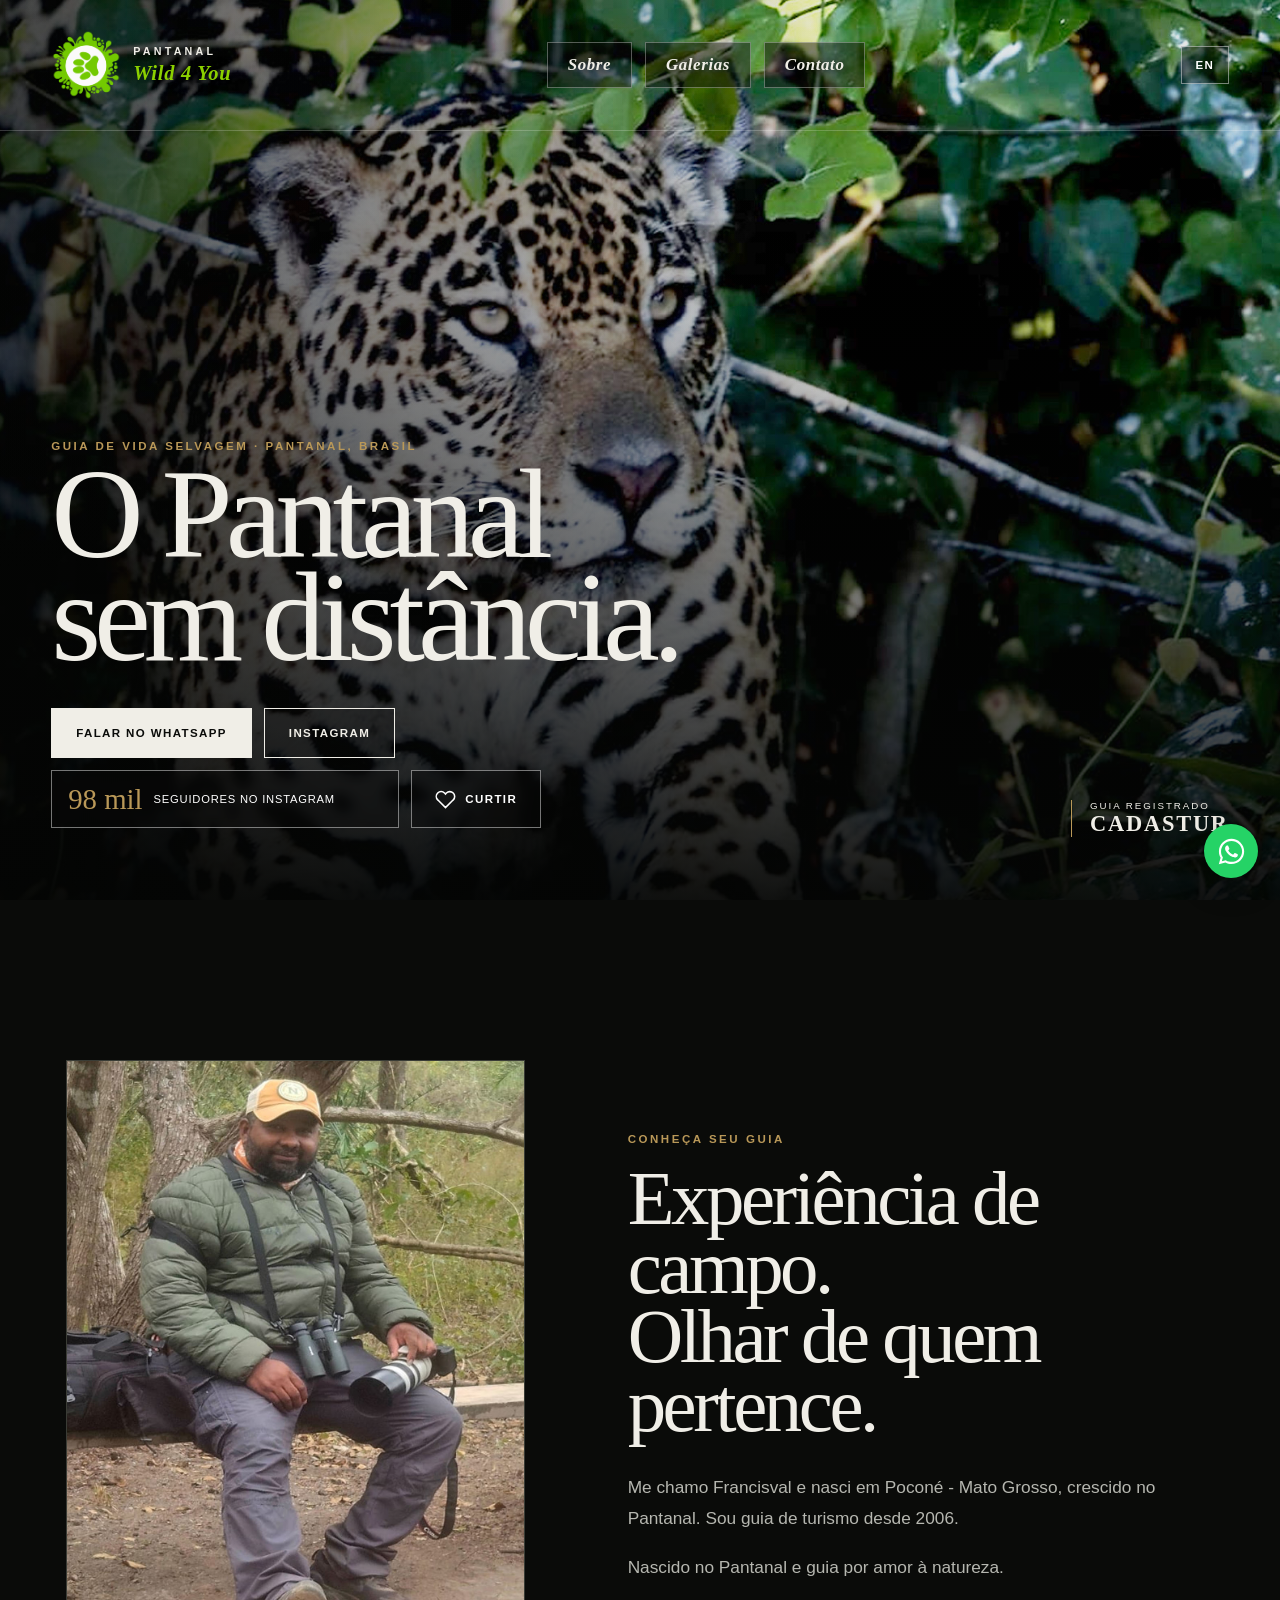
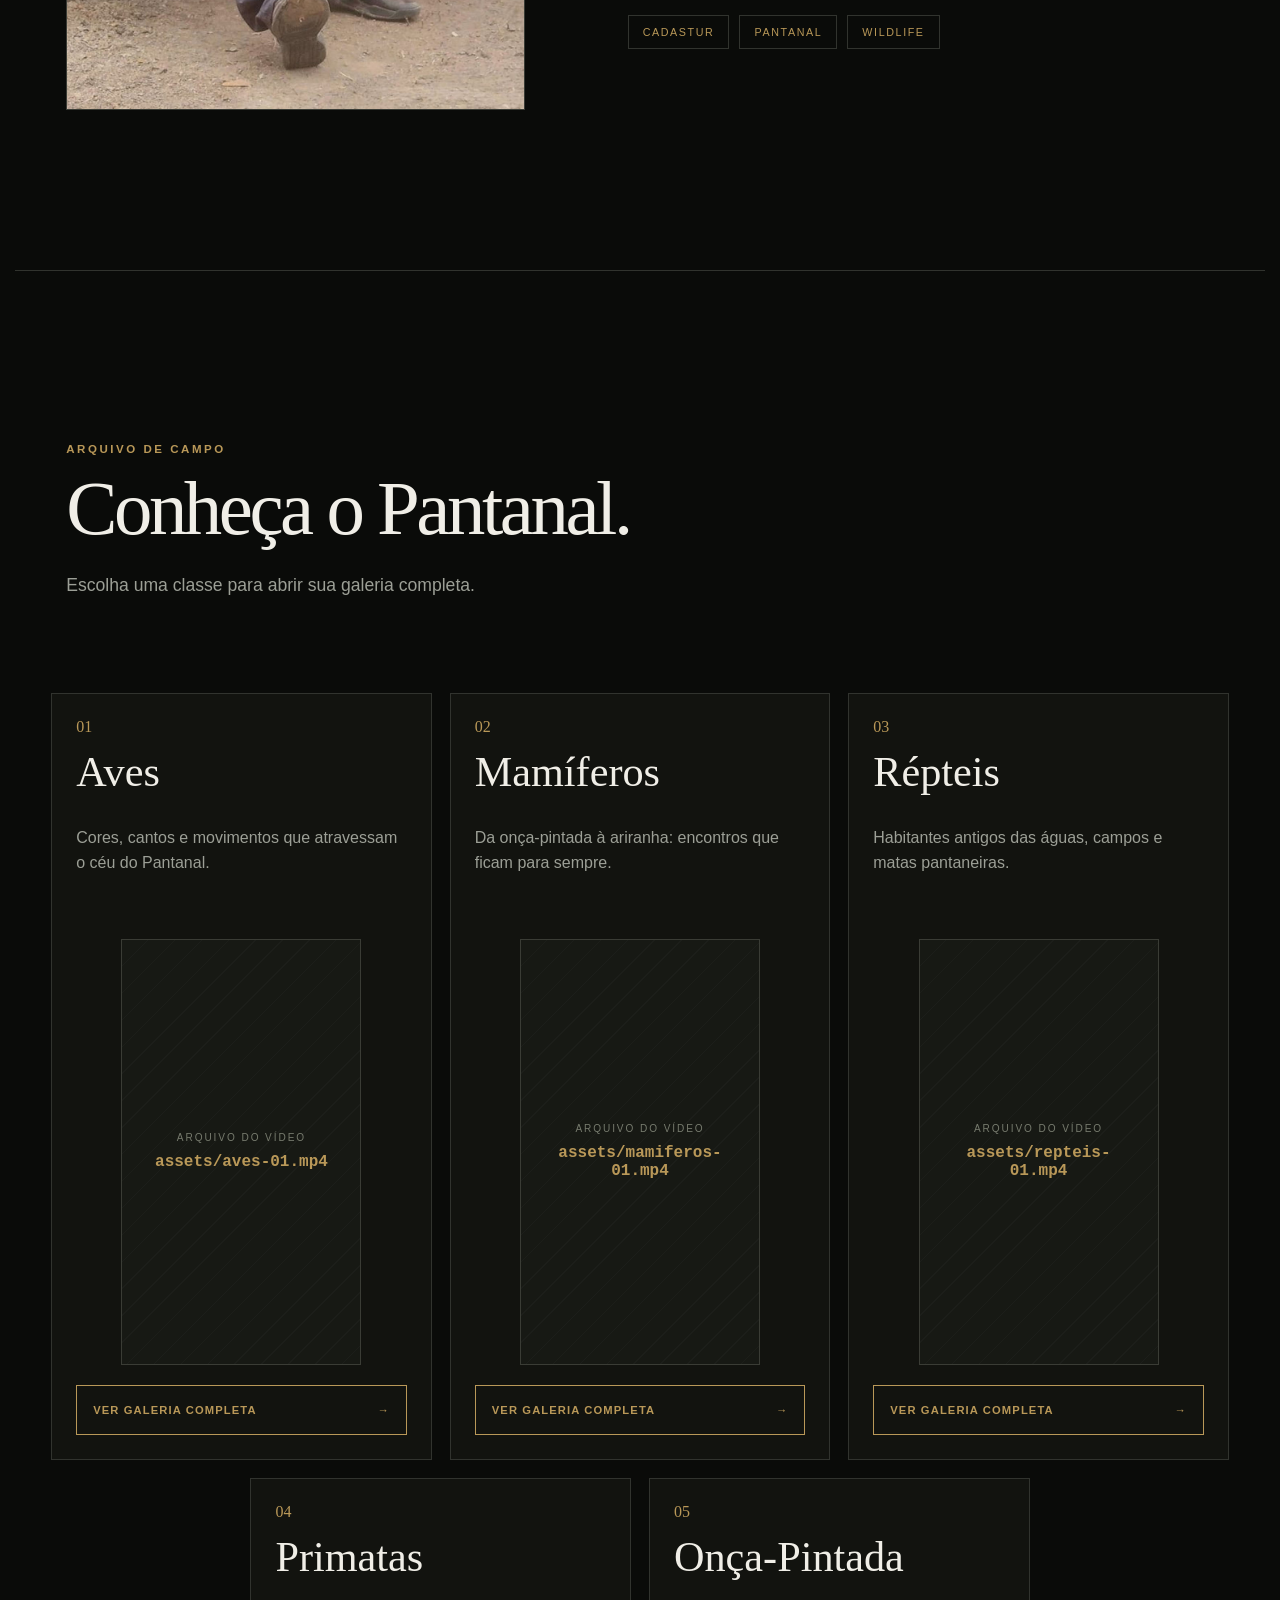
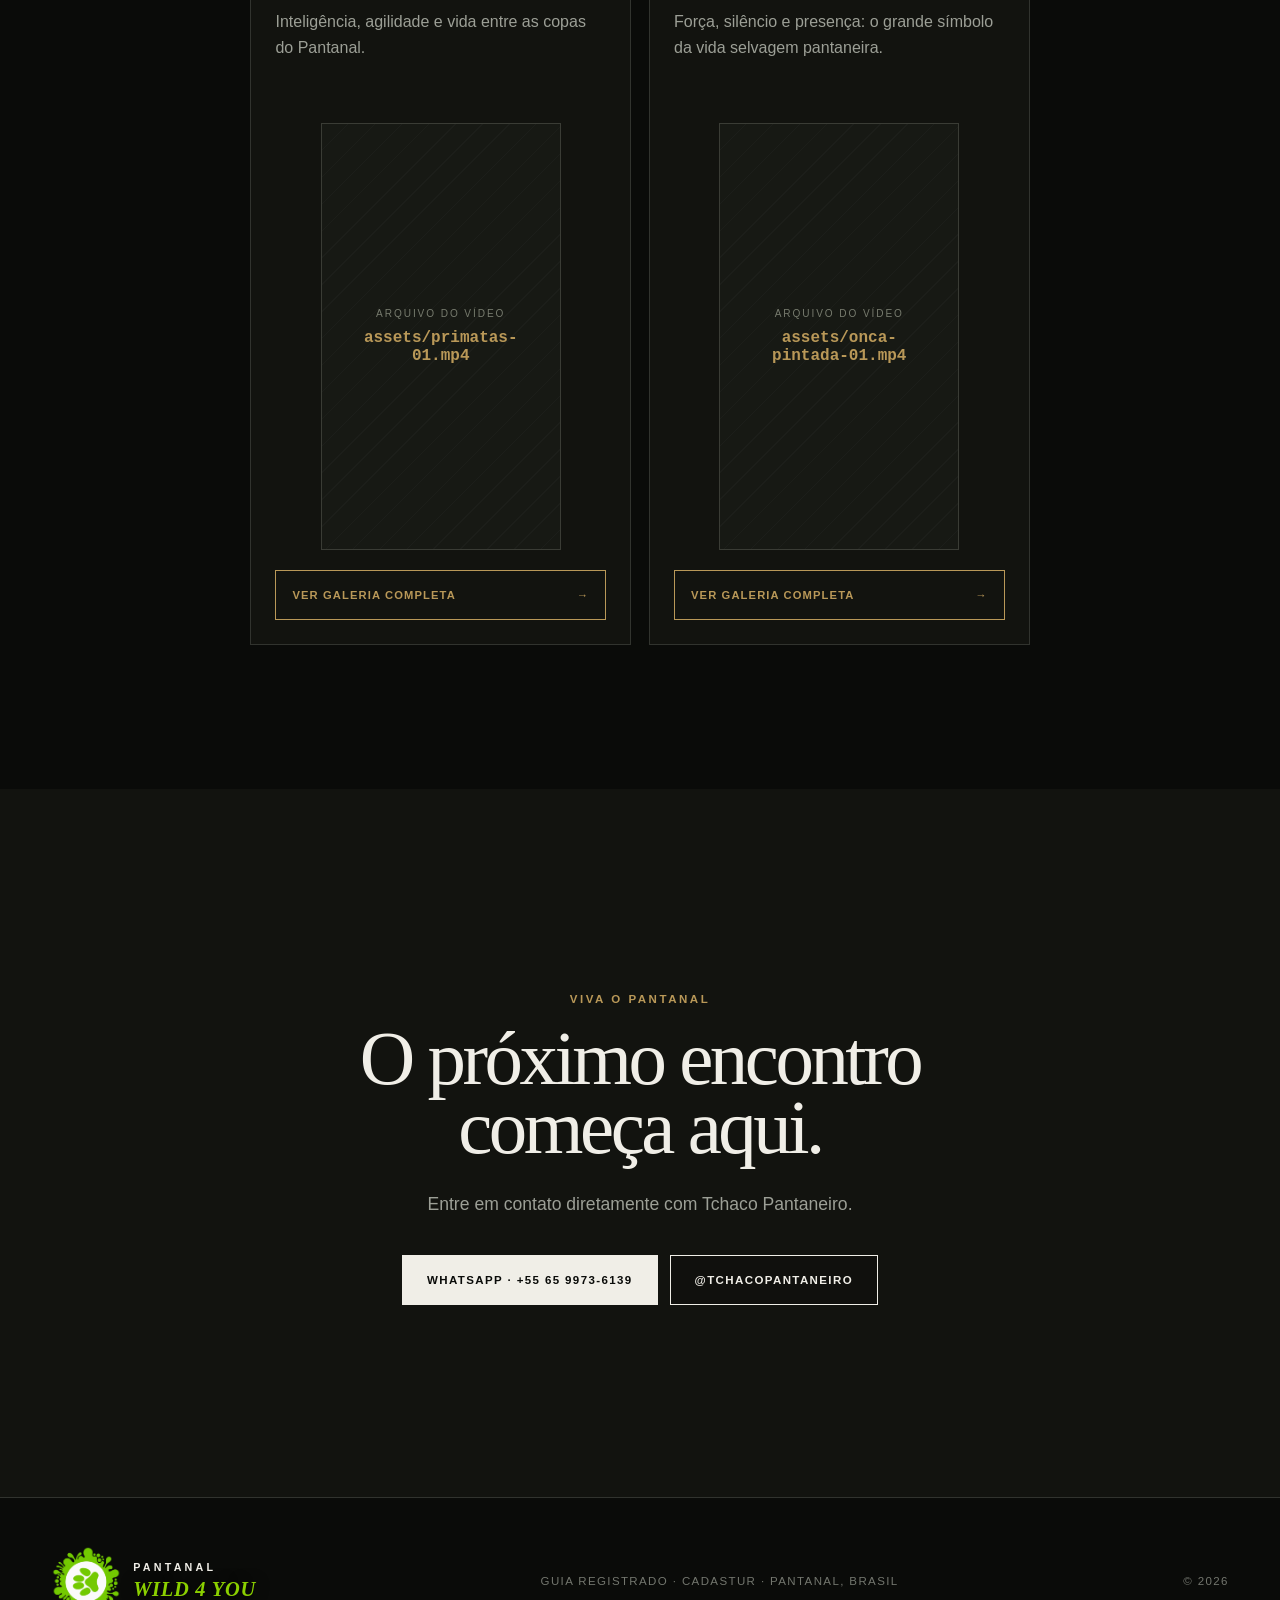
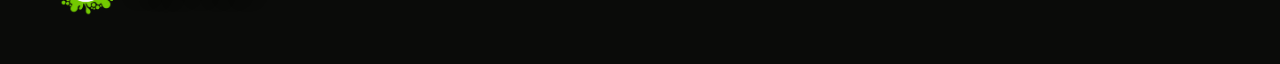
==== commit 35785446: "Add files via upload" ====
--- a/index.html
+++ b/index.html
@@ -1,6 +1,6 @@
 <!doctype html><html lang="pt-BR"><head><meta charset="UTF-8"><meta name="viewport" content="width=device-width,initial-scale=1"><title>Tchaco Pantaneiro | Guia de Vida Selvagem</title><meta name="description" content="Guia de turismo registrado no CADASTUR. Expedições e biodiversidade no Pantanal."><link rel="stylesheet" href="styles.css"></head><body><main>
 <header class="hero" id="inicio"><figure class="image-slot hero-image"><div class="slot-copy"><span>ARQUIVO DA IMAGEM</span><strong>assets/capa-principal.jpg</strong></div><img src="assets/capa-principal.jpg" alt="Tchaco Pantaneiro no Pantanal" onload="this.parentElement.classList.add('has-image')" onerror="this.style.display='none'"></figure><div class="hero-shade"></div><nav class="topbar"><a class="brand brand-company" href="#inicio" aria-label="Pantanal Wild 4 You — Início"><img src="assets/logo-pantanal-wild-4-you.png" alt="" aria-hidden="true"><strong class="brand-company-name"><span>PANTANAL</span><em>Wild 4 You</em></strong></a><div class="navlinks"><a href="#sobre">Sobre</a><a href="#galerias">Galerias</a><a href="#contato">Contato</a></div></nav><div class="hero-copy"><p class="eyebrow">GUIA DE VIDA SELVAGEM · PANTANAL, BRASIL</p><h1>O Pantanal<br>sem distância.</h1><div class="hero-actions"><a class="button primary" href="https://wa.me/556599736139" target="_blank">Falar no WhatsApp</a><a class="button ghost" href="https://www.instagram.com/tchacopantaneiro" target="_blank">Instagram</a></div></div><div class="cadastur-badge"><span>GUIA REGISTRADO</span><strong>CADASTUR</strong></div></header>
-<section class="about" id="sobre"><figure class="image-slot portrait"><div class="slot-copy"><span>ARQUIVO DA IMAGEM</span><strong>assets/foto-perfil.jpg</strong></div><img src="assets/foto-perfil.jpg" alt="Retrato de Tchaco Pantaneiro" onload="this.parentElement.classList.add('has-image')" onerror="this.style.display='none'"></figure><div class="about-copy"><p class="section-kicker">CONHEÇA SEU GUIA</p><h2>Experiência de campo.<br>Olhar de quem pertence.</h2><p>Tchaco Pantaneiro conduz experiências de observação de fauna no Pantanal, unindo conhecimento local, leitura da paisagem e respeito absoluto pela vida selvagem.</p><p>Guia de turismo registrado no CADASTUR, acompanha viajantes em busca dos encontros que só o Pantanal sabe oferecer.</p><div class="credentials"><span>CADASTUR</span><span>PANTANAL</span><span>WILDLIFE</span></div></div></section>
+<section class="about" id="sobre"><figure class="image-slot portrait"><div class="slot-copy"><span>ARQUIVO DA IMAGEM</span><strong>assets/foto-perfil.jpg</strong></div><img src="assets/foto-perfil.jpg" alt="Retrato de Tchaco Pantaneiro" onload="this.parentElement.classList.add('has-image')" onerror="this.style.display='none'"></figure><div class="about-copy"><p class="section-kicker">CONHEÇA SEU GUIA</p><h2>Experiência de campo.<br>Olhar de quem pertence.</h2><p>Me chamo Francisval e nasci em Poconé - Mato Grosso, crescido no Pantanal. Sou guia de turismo desde 2006.</p><p>Nascido no Pantanal e guia por amor à natureza.</p><div class="credentials"><span>CADASTUR</span><span>PANTANAL</span><span>WILDLIFE</span></div></div></section>
 <section class="gallery-intro" id="galerias"><p class="section-kicker">ARQUIVO DE CAMPO</p><h2>Vida em todas<br>as suas formas.</h2><p>Galerias organizadas por grandes grupos da biodiversidade pantaneira.</p></section>
 <div id="gallery-root"></div>
 <section class="contact" id="contato"><p class="section-kicker">VIVA O PANTANAL</p><h2>O próximo encontro<br>começa aqui.</h2><p>Entre em contato diretamente com Tchaco Pantaneiro.</p><div class="contact-actions"><a class="button primary" href="https://wa.me/556599736139" target="_blank">WhatsApp · +55 65 9973-6139</a><a class="button ghost" href="https://www.instagram.com/tchacopantaneiro" target="_blank">@tchacopantaneiro</a></div></section>
--- a/styles.css
+++ b/styles.css
@@ -1 +1,2 @@
 :root{--ink:#0a0b09;--paper:#f0eee7;--gold:#b99858;--line:#31332e}*{box-sizing:border-box}html{scroll-behavior:smooth}body{margin:0;background:var(--ink);color:var(--paper);font-family:Arial,Helvetica,sans-serif}a{color:inherit;text-decoration:none}.hero{position:relative;min-height:100svh;overflow:hidden;display:flex;align-items:flex-end}.hero-image{position:absolute!important;inset:0;width:100%;height:100%;border:0!important}.hero-image .slot-copy{padding-bottom:28vh}.hero-shade{position:absolute;inset:0;pointer-events:none;background:linear-gradient(180deg,rgba(4,5,4,.08),rgba(4,5,4,.15) 35%,rgba(4,5,4,.94)),linear-gradient(90deg,rgba(4,5,4,.7),transparent 65%)}.topbar{position:absolute;z-index:4;top:0;left:0;right:0;display:flex;justify-content:space-between;align-items:center;padding:30px 4vw;border-bottom:1px solid #ffffff33}.brand{font-weight:800;letter-spacing:.13em;font-size:.95rem}.brand span{display:block;color:var(--gold);font-size:.63rem;letter-spacing:.38em;margin-top:3px}.brand-company{display:inline-flex;align-items:center;gap:12px;line-height:1;flex:none}.brand-company img{width:70px;height:70px;object-fit:contain;flex:none}.brand-company-name{display:flex;flex-direction:column;align-items:flex-start;white-space:nowrap}.brand-company-name span{display:block;color:var(--paper);font-family:Arial,Helvetica,sans-serif;font-size:.67rem;line-height:1;font-weight:800;letter-spacing:.3em;margin:0 0 6px}.brand-company-name em{display:block;color:#8bd000;font-family:Georgia,"Times New Roman",serif;font-size:1.28rem;line-height:1;font-weight:700;font-style:italic;letter-spacing:.035em;text-shadow:0 1px 14px #000}.navlinks{display:flex;gap:2rem;text-transform:uppercase;letter-spacing:.13em;font-size:.75rem}.navlinks a:hover{color:var(--gold)}.hero-copy{position:relative;z-index:3;width:100%;padding:10vh 4vw 8vh}.eyebrow,.section-kicker{color:var(--gold);font-weight:700;letter-spacing:.22em;font-size:.72rem;text-transform:uppercase}h1,h2{font-family:Georgia,'Times New Roman',serif;font-weight:400;margin:0}h1{font-size:clamp(4rem,10vw,9rem);line-height:.8;letter-spacing:-.055em;max-width:900px}.hero-actions,.contact-actions{display:flex;gap:12px;margin-top:2.5rem;flex-wrap:wrap}.button{display:inline-flex;min-height:50px;padding:0 24px;align-items:center;justify-content:center;border:1px solid var(--paper);text-transform:uppercase;letter-spacing:.12em;font-size:.72rem;font-weight:700;transition:.25s}.button.primary{background:var(--paper);color:var(--ink)}.button.ghost{background:#0a0b0940}.button:hover{background:var(--gold);border-color:var(--gold);color:var(--ink)}.cadastur-badge{position:absolute;z-index:3;right:4vw;bottom:7vh;border-left:1px solid var(--gold);padding-left:18px}.cadastur-badge span{display:block;font-size:.61rem;letter-spacing:.2em}.cadastur-badge strong{font-family:Georgia,serif;font-size:1.4rem;letter-spacing:.08em}.image-slot{position:relative;margin:0;overflow:hidden;background:#171914;border:1px solid #3a3c35;min-height:250px}.image-slot img{position:absolute;inset:0;width:100%;height:100%;object-fit:cover;opacity:0;transition:opacity .45s,transform .7s}.image-slot.has-image img{opacity:1}.image-slot:hover img{transform:scale(1.025)}.slot-copy{position:absolute;inset:0;display:flex;flex-direction:column;align-items:center;justify-content:center;gap:10px;text-align:center;padding:24px;background:repeating-linear-gradient(135deg,transparent 0 18px,#ffffff06 18px 19px)}.slot-copy span{color:#777b6e;letter-spacing:.19em;font-size:.63rem}.slot-copy strong{color:var(--gold);font-family:ui-monospace,monospace;font-size:clamp(.8rem,1.4vw,1rem)}.about{display:grid;grid-template-columns:minmax(280px,40%) 1fr;gap:clamp(3rem,8vw,9rem);align-items:center;max-width:1250px;padding:10rem 4vw;margin:auto}.portrait{min-height:650px}.about-copy h2,.gallery-intro h2,.contact h2{font-size:clamp(3rem,6vw,6.8rem);line-height:.9;letter-spacing:-.045em;margin:1.2rem 0 2rem}.about-copy>p:not(.section-kicker){max-width:620px;color:#b6b7b0;font-size:1.08rem;line-height:1.8}.credentials{display:flex;flex-wrap:wrap;gap:10px;margin-top:2rem}.credentials span{border:1px solid var(--line);padding:10px 14px;font-size:.67rem;letter-spacing:.15em;color:var(--gold)}.gallery-intro{padding:10rem 4vw 5rem;max-width:1250px;margin:auto;border-top:1px solid var(--line)}.gallery-intro>p:last-child{color:#9c9f96;font-size:1.1rem}.gallery{padding:7rem 4vw;border-top:1px solid var(--line)}.gallery-heading{max-width:1250px;margin:0 auto 3rem;display:grid;grid-template-columns:70px minmax(280px,1fr) minmax(240px,420px);align-items:end;gap:1.5rem}.gallery-number{color:var(--gold);font-family:Georgia,serif;font-size:1.2rem}.gallery-heading>div>p{margin:0 0 5px;color:#7f8279;font-size:.72rem;letter-spacing:.2em;text-transform:uppercase}.gallery-heading h2{font-size:clamp(2.7rem,5vw,5.5rem);line-height:.95}.gallery-intro-copy{color:#9c9f96;line-height:1.7;margin:0}.gallery-grid{max-width:1400px;margin:auto;display:grid;grid-template-columns:repeat(12,1fr);grid-auto-rows:220px;gap:12px}.photo-1{grid-column:span 7;grid-row:span 2}.photo-2{grid-column:span 5}.photo-3{grid-column:span 5}.photo-4{grid-column:span 12;grid-row:span 2}.layout-1 .photo-1{grid-column:span 5}.layout-1 .photo-2,.layout-1 .photo-3{grid-column:span 7}.layout-2 .photo-1{grid-column:span 12}.layout-2 .photo-2{grid-column:span 4;grid-row:span 2}.layout-2 .photo-3{grid-column:span 8}.layout-2 .photo-4{grid-column:span 8;grid-row:span 1}.contact{padding:12rem 4vw;text-align:center;background:#12130f}.contact p:not(.section-kicker){color:#9c9f96;font-size:1.1rem}.contact-actions{justify-content:center}footer{padding:3rem 4vw;border-top:1px solid var(--line);display:flex;align-items:center;justify-content:space-between;gap:2rem;color:#73766e;font-size:.72rem;text-transform:uppercase;letter-spacing:.12em}.floating-whatsapp{position:fixed;z-index:10;right:22px;bottom:22px;width:54px;height:54px;border-radius:50%;display:flex;align-items:center;justify-content:center;background:#25d366;color:#07140b;font-weight:900;box-shadow:0 8px 30px #00000059}@media(max-width:800px){.navlinks{display:none}.hero-copy{padding-bottom:9rem}.cadastur-badge{left:4vw;right:auto;bottom:3rem}.about{grid-template-columns:1fr;padding-top:6rem}.portrait{min-height:520px}.gallery-heading{grid-template-columns:45px 1fr}.gallery-intro-copy{grid-column:2}.gallery-grid{grid-template-columns:1fr;grid-auto-rows:280px}.gallery-grid .photo{grid-column:1;grid-row:auto}.gallery-grid .photo-1,.gallery-grid .photo-4{min-height:420px}footer{flex-direction:column;align-items:flex-start}}@media(max-width:480px){.brand-company{gap:9px}.brand-company img{width:60px;height:60px}.brand-company-name span{font-size:.57rem;letter-spacing:.24em;margin-bottom:5px}.brand-company-name em{font-size:1.08rem}h1{font-size:3.8rem}.hero-actions .button,.contact-actions .button{width:100%}.about,.gallery,.gallery-intro{padding-left:20px;padding-right:20px}.topbar,.hero-copy{padding-left:20px;padding-right:20px}.gallery-heading{grid-template-columns:1fr}.gallery-number,.gallery-intro-copy{grid-column:1}.portrait{min-height:440px}}@media(prefers-reduced-motion:reduce){html{scroll-behavior:auto}*{transition:none!important}}
+.navlinks{gap:.8rem;text-transform:none;letter-spacing:normal;font-size:1rem}.navlinks a{display:inline-flex;align-items:center;justify-content:center;min-height:46px;padding:0 20px;border:1px solid #ffffff52;background:#0a0b0973;color:var(--paper);font-family:Georgia,"Times New Roman",serif;font-size:1.06rem;font-style:italic;font-weight:700;letter-spacing:.035em;text-shadow:0 1px 10px #000;transition:.25s}.navlinks a:hover,.navlinks a:focus-visible{background:#8bd000;border-color:#8bd000;color:var(--ink);text-shadow:none;outline:none}
